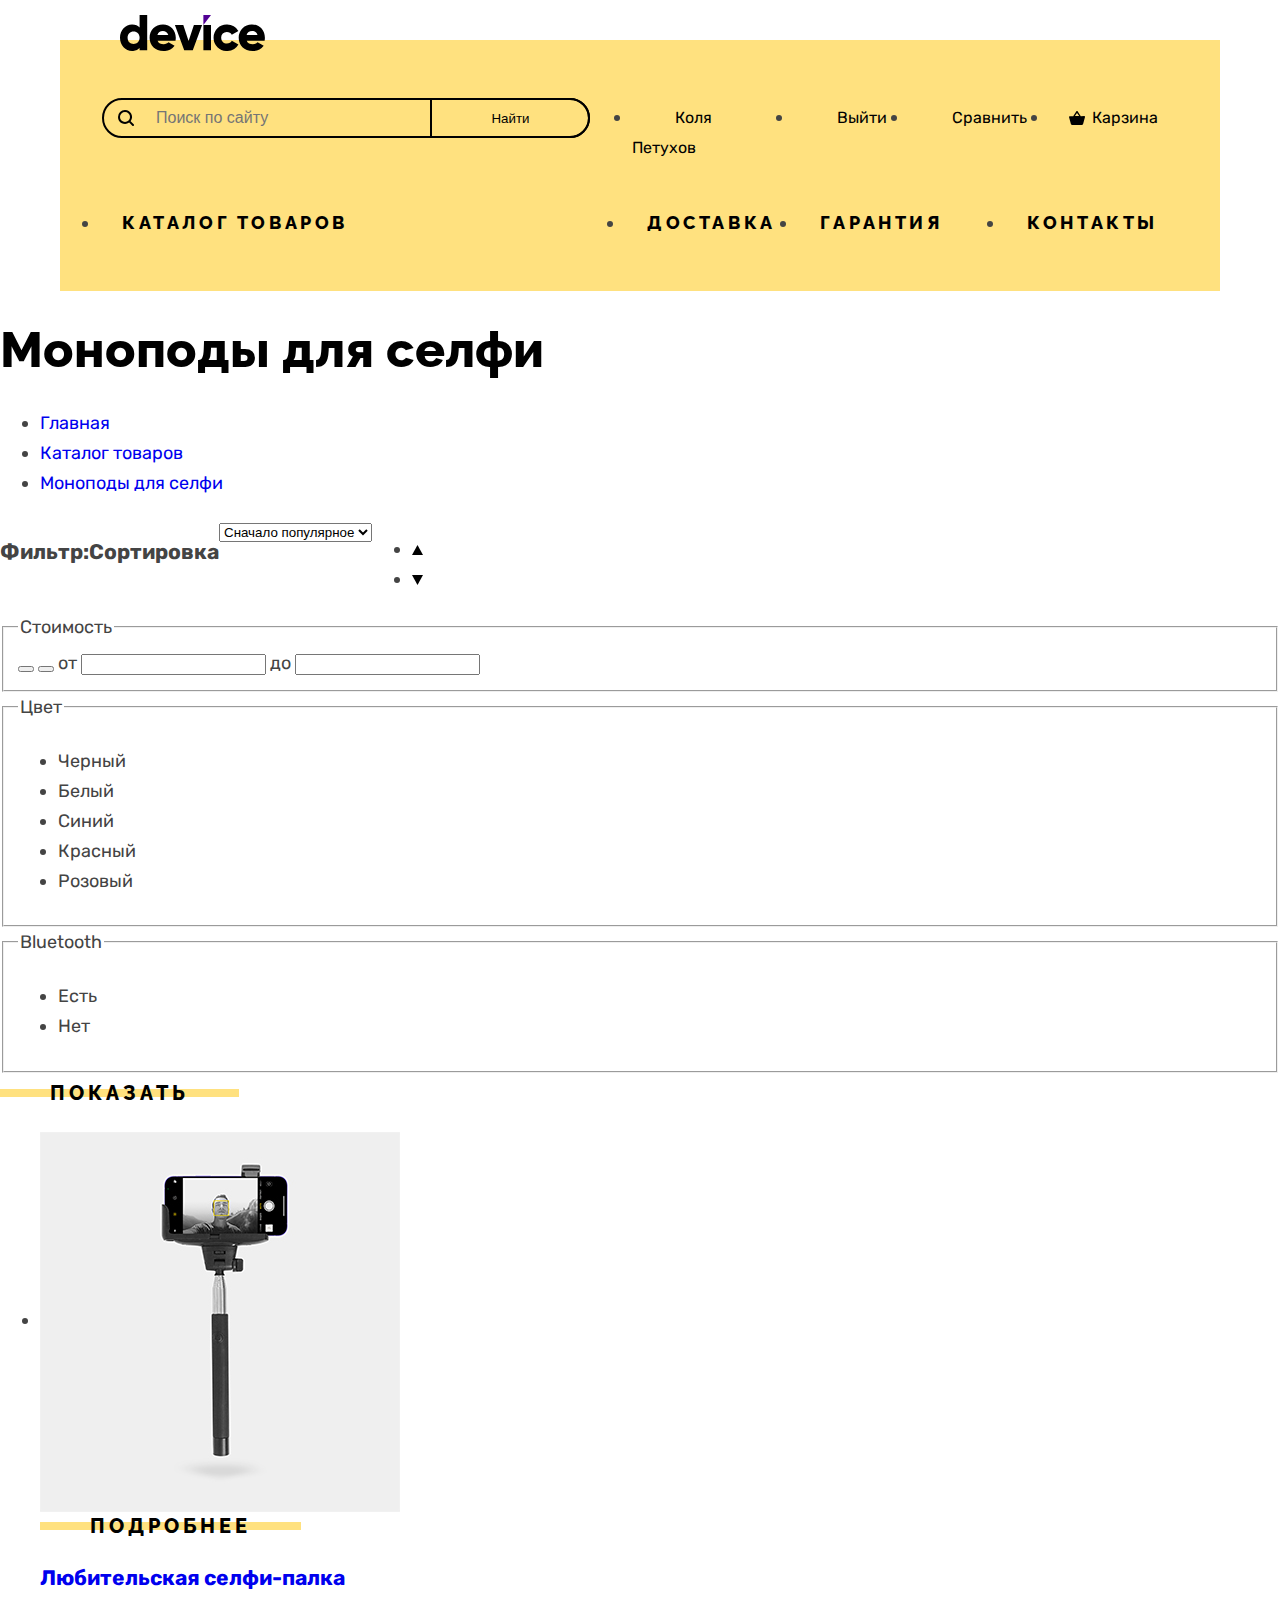
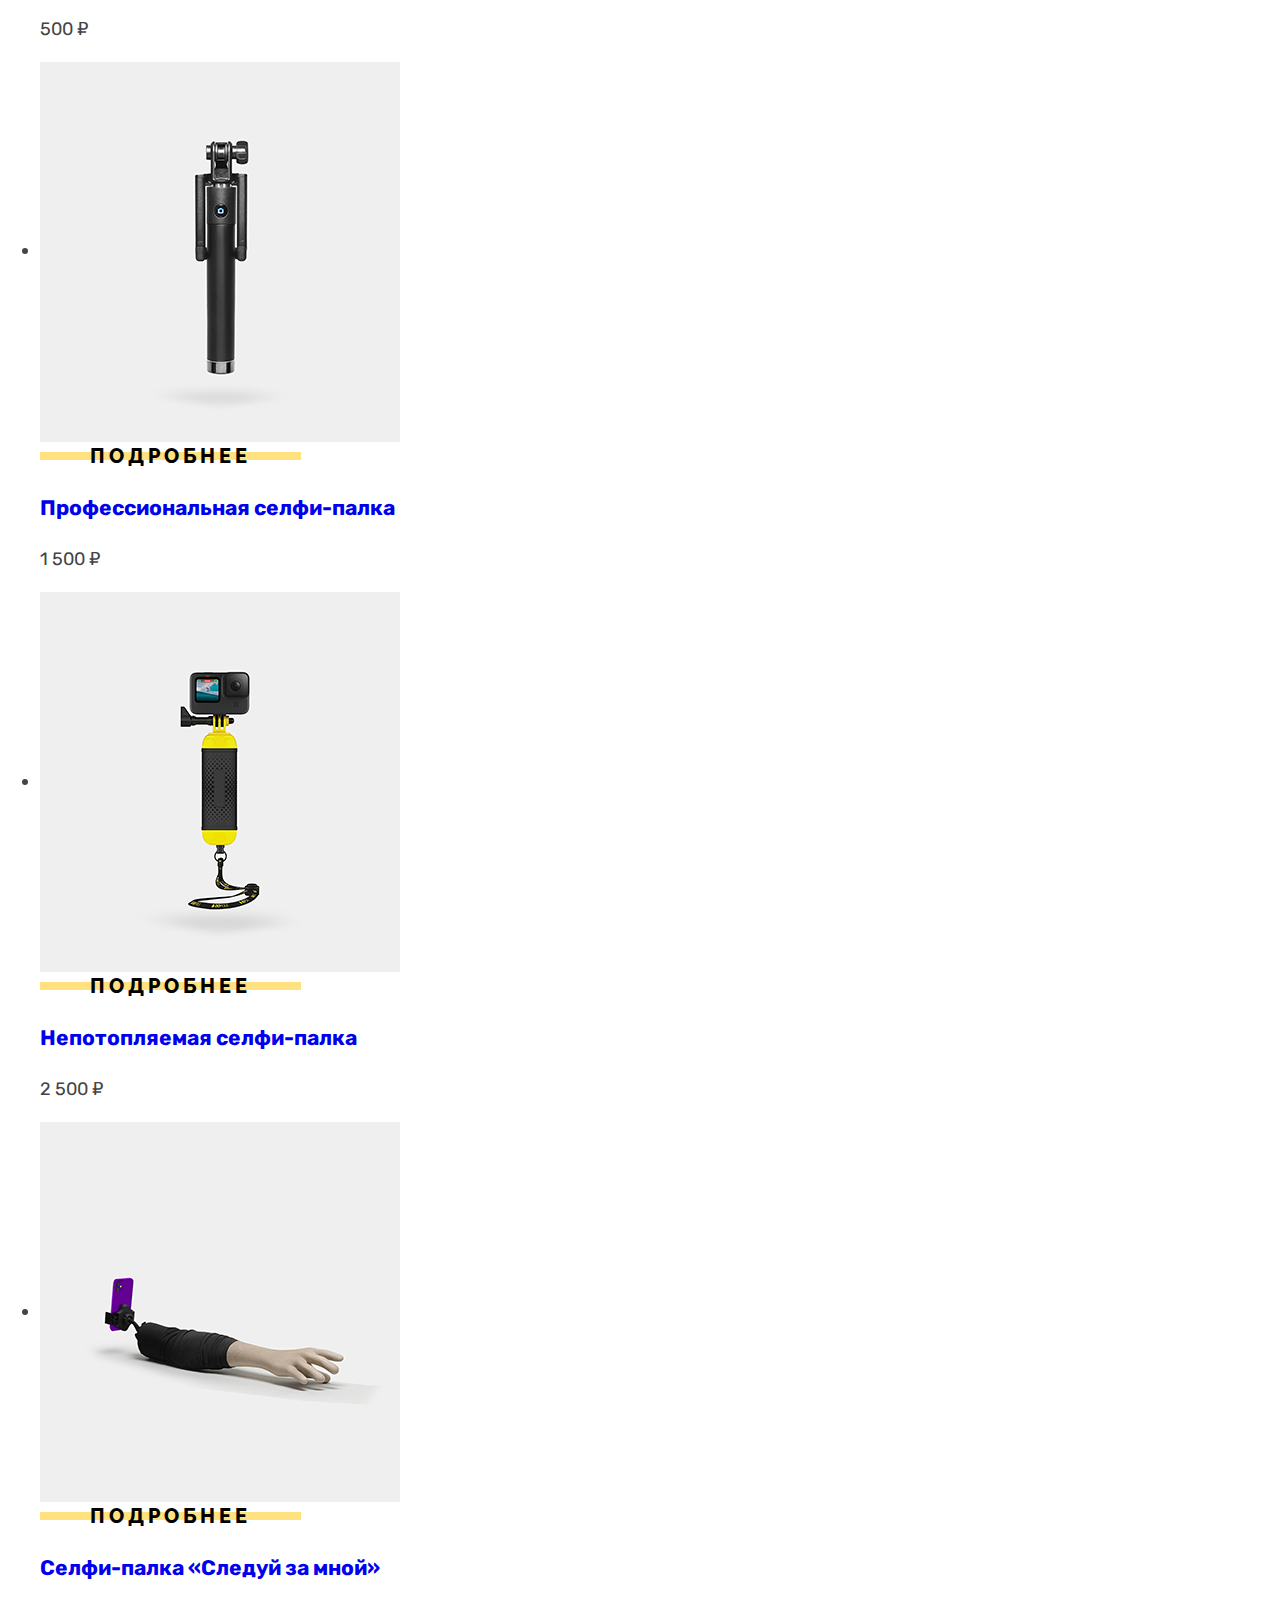
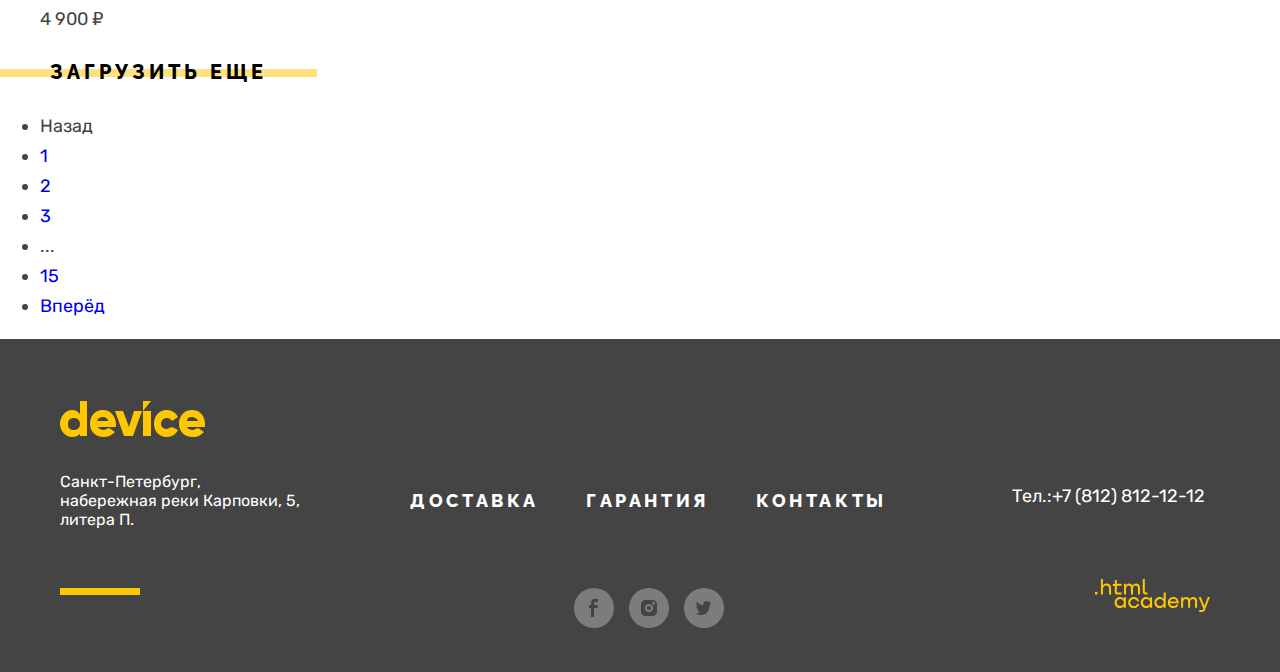
==== catalog.html @ 6f9716b8 "верстка основной страницы" ====
<!DOCTYPE html>
<html lang="ru">
<head>
  <meta charset="UTF-8">
  <meta http-equiv="X-UA-Compatible" content="IE=edge">
  <meta name="viewport" content="width=device-width, initial-scale=1.0">
  <link rel="stylesheet" href="css/style.css">
  <title>HTML Academy: Девайс</title>
</head>
<body>
<!-- HEADER START -->
<header class="container page-header">
  <a class="logo" href="index.html" title="logo-device">
    <span class="visually-hidden">Магазин Device</span>
    <img class="logo-img" src="./img/logo.svg" width="145" height="36" alt="Магазин Device">
  </a>
  <!-- HEADER-ROW START -->
  <div class="header-row">
    <form class="header-search" action="https://echo.htmlacademy.ru/" method="POST">
      <label class="visually-hidden" for="search-btn">Поиск</label>
      <input class="header-search-input" type="search" id="search-btn" name="search" placeholder="Поиск по сайту">

      <button class="header-search-btn" type="submit">
        Найти
      </button>
    </form>

    <ul class="user-menu profile">
      <li class="user-menu-item">
        <a href="#" class="user-menu-link">Коля Петухов</a>
      </li>
      <li class="user-menu-item">
        <a href="#" class="user-menu-link user-menu-link-exit">Выйти</a>
      </li>
      <li class="user-menu-item">
        <a href="#" class="user-menu-link">Сравнить</a>
      </li>
      <li class="user-menu-item">
        <a href="#" class="user-menu-link user-menu-link-basket">Карзина</a>
      </li>
    </ul>
  </div>
  <!-- HEADER-ROW END -->

  <!-- NAVIGATION START -->
  <nav class="navigation">
    <ul class="navigation-list">
      <li class="navigation-item">
        <a class="navigation-link" href="#">Каталог товаров</a>
        <ul class="sub-menu">
          <li class="submenu-item">
            <a href="#" class="submenu-link">Виртуальная реальность</a>
          </li>
          <li class="submenu-item">
            <a href="#" class="submenu-link">Моноподы для cелфи</a>
          </li>
          <li class="submenu-item">
            <a href="#" class="submenu-link">Экшн-камеры</a>
          </li>
          <li class="submenu-item">
            <a href="#" class="submenu-link">Фитнес-браслеты</a>
          </li>
          <li class="submenu-item">
            <a href="#" class="submenu-link">Умные часы</a>
          </li>
          <li class="submenu-item">
            <a href="#" class="submenu-link">Квадрокоптеры</a>
          </li>
        </ul>
      </li>
      <li class="navigation-item">
        <a class="navigation-link" href="#">Доставка</a>
      </li>
      <li class="navigation-item">
        <a class="navigation-link" href="#">Гарантия</a>
      </li>
      <li class="navigation-item">
        <a class="navigation-link" href="#">Контакты</a>
      </li>
    </ul>
  </nav>
  <!-- NAVIGATION END -->
</header>
<!-- HEADER END -->

<!-- MAIN START -->
<main class="inner-main">
  <!-- HEADER-MAIN START -->
  <header class="page-intro">
    <h1 class="title page-title">Моноподы для селфи</h1>

    <ul class="breadcrumbs">
      <li class="breadcrumbs-item">
        <a class="breadcrumbs-link" href="index.html">Главная</a>
      </li>
      <li class="breadcrumbs-item">
        <a class="breadcrumbs-link" href="#">Каталог товаров</a>
      </li>
      <li class="breadcrumbs-item">
        <a class="breadcrumbs-link" href="#">Моноподы для селфи</a>
      </li>
    </ul>
  </header>
  <!-- HEADER-MAIN END -->

  <!-- CATALOG START -->
  <section class="catalog">
    <!-- CATALOG-HEADER START -->
    <div class="catalog-header">
      <h3 class="catalog-title catalog-filter-title">Фильтр:</h3>
      <div class="catalog-sort">
        <h3 class="catalog-title catalog-sort-title">Сортировка</h3>
        <form action="https://echo.htmlacademy.ru/" class="sorting-type">
          <label class="visually-hidden" for="sorting">Сортировка:</label>
          <select class="select-control" name="sorting" id="sorting">
            <option value="popular">Сначало популярное</option>
            <option value="cheap">Сначало дешёвое</option>
            <option value="expensive">Сначало дорогое</option>
          </select>
        </form>

        <ul class="catalog-direction">
          <li class="catalog-direction-item">
            <a href="#" class="catalog-direction-link catalog-direction-link-up ">
              <span class="visually-hidden">Показать по-возрастанию</span>
              <svg class="arrow-up" width="11" height="10" viewBox="0 0 11 10" fill="none"
                   xmlns="http://www.w3.org/2000/svg">
                <path d="M5.5 0L11 10H0" fill="black"/>
              </svg>
            </a>
          </li>
          <li class="catalog-direction-item">
            <a href="#" class="catalog-direction-link catalog-direction-link-down catalog-direction-link-current">
              <span class="visually-hidden">Показать по-убыванию</span>
              <svg class="arrow-down" width="11" height="10" viewBox="0 0 11 10" fill="none"
                   xmlns="http://www.w3.org/2000/svg">
                <path d="M5.5 10L0 0H11" fill="black"/>
              </svg>
            </a>
          </li>
        </ul>
      </div>
    </div>
    <!-- CATALOG-HEADER END -->

    <!-- CATALOG-BODY START -->
    <div class="catalog-body">
      <form class="catalog-filter" action="https://echo.htmlacademy.ru/" method="GET">
        <fieldset class="catalog-filter-group">
          <legend class="catalog-filter-legend">Стоимость</legend>
          <button class="range-toggle toggle-min" type="button">
            <span class="visually-hidden">Изменить минимальную цену</span>
          </button>
          <button class="range-toggle toggle-max" type="button">
            <span class="visually-hidden">Изменить максимальную цену</span>
          </button>
          <label class="catalog-filter-label">
            от <input class="catalog-filter-input" type="number" name="min-price">
          </label>
          <label class="catalog-filter-label">
            до <input class="catalog-filter-input" type="number" name="max-price">
          </label>
        </fieldset>

        <fieldset class="catalog-filter-group">
          <legend class="catalog-filter-title">Цвет</legend>
          <ul class="catalog-filter-list">
            <li class="catalog-filter-item">
              <label class="catalog-filter-label">
                <input class="visually-hidden" type="checkbox" name="black" checked>
                <span class="filter-checkbox"></span>
                <span class="filter-label">Черный</span>
              </label>
            </li>
            <li class="catalog-filter-item">
              <label class="control">
                <input class="visually-hidden" type="checkbox" name="white" checked>
                <span class="filter-checkbox"></span>
                <span class="filter-label">Белый</span>
              </label>
            </li>
            <li class="catalog-filter-item">
              <label class="control">
                <input class="visually-hidden" type="checkbox" name="blue">
                <span class="filter-checkbox"></span>
                <span class="filter-label">Синий</span>
              </label>
            </li>
            <li class="catalog-filter-item">
              <label class="control">
                <input class="visually-hidden" type="checkbox" name="red">
                <span class="filter-checkbox"></span>
                <span class="filter-label">Красный</span>
              </label>
            </li>
            <li class="catalog-filter-item">
              <label class="control">
                <input class="visually-hidden" type="checkbox" name="pink">
                <span class="filter-checkbox"></span>
                <span class="filter-label">Розовый</span>
              </label>
            </li>
          </ul>
        </fieldset>

        <fieldset class="catalog-filter-group">
          <legend class="catalog-filter-title">Bluetooth</legend>
          <ul class="catalog-filter-list">
            <li class="catalog-filter-item">
              <label class="control">
                <input class="visually-hidden color-input" type="radio" name="Bluetooth" value="Yes" checked>
                <span class="filter-radio"></span>
                <span class="filter-label">Есть</span>
              </label>
            </li>
            <li class="catalog-filter-item">
              <label class="control">
                <input class="visually-hidden color-input" type="radio" name="Bluetooth" value="No">
                <span class="filter-radio "></span>
                <span class="filter-label">Нет</span>
              </label>
            </li>
          </ul>
        </fieldset>
        <button class="button" type="submit">Показать</button>
      </form>
      <div class="catalog-result">
        <ul class="catalog-result-list">
          <li class="card">
            <div class="card-header">
              <a class="card-link" href="product.html">
                <img src="./img/catalog/product-1.png" width="360" height="380" alt="Любительская селфи-палка"
                     class="card-previwe">
                <div class="card-overlay">
                  <span class="button">Подробнее</span>
                </div>
              </a>
            </div>
            <div class="card-footer">
              <a href="#" class="card-footer-link">
                <h3 class="card-title">Любительская селфи-палка</h3>
              </a>
              <p class="card-price">500 ₽</p>
            </div>
          </li>

          <li class="card">
            <div class="card-header">
              <a class="card-link" href="product.html">
                <img src="./img/catalog/product-2.png" width="360" height="380" alt="Любительская селфи-палка"
                     class="card-previwe">
                <div class="card-overlay">
                  <span class="button">Подробнее</span>
                </div>
              </a>
            </div>
            <div class="card-footer">
              <a href="#" class="card-footer-link">
                <h3 class="card-title">Профессиональная селфи-палка</h3>
              </a>
              <p class="card-price">1 500 ₽</p>
            </div>
          </li>

          <li class="card">
            <div class="card-header">
              <a class="card-link" href="product.html">
                <img src="./img/catalog/product-3.png" width="360" height="380" alt="Любительская селфи-палка"
                     class="card-previwe">
                <div class="card-overlay">
                  <span class="button">Подробнее</span>
                </div>
              </a>
            </div>
            <div class="card-footer">
              <a href="#" class="card-footer-link">
                <h3 class="card-title">Непотопляемая селфи-палка</h3>
              </a>
              <p class="card-price">2 500 ₽</p>
            </div>
          </li>

          <li class="card">
            <div class="card-header">
              <a class="card-link" href="product.html">
                <img src="./img/catalog/product-4.png" width="360" height="380" alt="Любительская селфи-палка"
                     class="card-previwe">
                <div class="card-overlay">
                  <span class="button">Подробнее</span>
                </div>
              </a>
            </div>
            <div class="card-footer">
              <a href="#" class="card-footer-link">
                <h3 class="card-title">Селфи-палка «Следуй за мной»</h3>
              </a>
              <p class="card-price">4 900 ₽</p>
            </div>
          </li>
        </ul>
        <button class="button show-more" type="button">Загрузить еще</button>
        <!-- PAGINATION START -->
        <ul class="pagination-list">
          <li class="pagination-item">
            <a class="pagination-link pagination-prev pagination-disabled">Назад</a>
          </li>
          <li class="pagination-item">
            <a href="#" class="pagination-link">1</a>
          </li>
          <li class="pagination-item">
            <a href="#" class="pagination-link">2</a>
          </li>
          <li class="pagination-item">
            <a href="#" class="pagination-link">3</a>
          </li>
          <li class="pagination-item">
            <a class="pagination-link">...</a>
          </li>
          <li class="pagination-item">
            <a href="#" class="pagination-link">15</a>
          </li>
          <li class="pagination-item">
            <a href="#" class="pagination-link pagination-next">Вперёд</a>
          </li>
        </ul>
        <!-- PAGINATION END -->
      </div>


    </div>
    <!-- CATALOG-BODY END -->
  </section>
  <!-- CATALOG END -->

</main>
<!-- MAIN END -->

<!-- FOOTER START -->
<footer class="page-footer">
  <div class="page-footer-container container">
    <div class="footer-address">
      <a class="footer-logo" title="footer-logo-device">
        <span class="visually-hidden">Магазин Device</span>
        <img class="footer-logo-img" src="./img/footer-logo.svg" width="145" height="36" alt="Магазин Device">
      </a>
      <p class="footer-address-text">Санкт-Петербург, набережная реки Карповки, 5, литера П.</p>
    </div>

    <div class="footer-information">
      <ul class="footer-menu rs-list">
        <li class="footer-menu-item"><a class="footer-menu-link" href="#">Доставка</a></li>
        <li class="footer-menu-item"><a class="footer-menu-link" href="#">Гарантия</a></li>
        <li class="footer-menu-item"><a class="footer-menu-link" href="#">Контакты</a></li>
      </ul>

      <ul class="social rs-list">
        <li class="social-item">
          <a class="social-link" href="#">
            <svg class="social-icon" width="9" height="18" viewBox="0 0 9 18" fill="none"
                 xmlns="http://www.w3.org/2000/svg">
              <path d="M6.5 3H9V0H5.6C2.8 0 2 1.7 2 4.2V6H0V9H2V18H5V9H8.3L8.9 6H5V4.5C5 3.7 5.3 3 6.5 3Z" fill="none"/>
            </svg>
            <span class="visually-hidden">Facebook</span>
          </a>
        </li>
        <li class="social-item">
          <a class="social-link" href="#">
            <svg class="social-icon" width="16" height="16" viewBox="0 0 16 16" fill="none"
                 xmlns="http://www.w3.org/2000/svg">
              <path
                d="M8 10C9.10457 10 10 9.10457 10 8C10 6.89543 9.10457 6 8 6C6.89543 6 6 6.89543 6 8C6 9.10457 6.89543 10 8 10Z"
                fill="none"/>
              <path
                d="M14.7 1.3C13.8 0.4 12.7 0 11.3 0H4.7C1.9 0 0 1.9 0 4.7V11.3C0 12.7 0.4 13.9 1.4 14.7C2.3 15.6 3.4 16 4.7 16H11.3C12.7 16 13.9 15.6 14.7 14.7C15.5 13.8 16 12.7 16 11.3V4.7C16 3.3 15.6 2.1 14.7 1.3ZM8 12.1C5.8 12.1 3.9 10.3 3.9 8C3.9 5.7 5.8 3.9 8 3.9C10.2 3.9 12.1 5.7 12.1 8C12.1 10.3 10.2 12.1 8 12.1ZM12.6 4.7C11.9 4.7 11.3 4.2 11.3 3.4C11.3 2.6 11.8 2.1 12.6 2.1C13.3 2.1 13.9 2.7 13.9 3.4C13.9 4.1 13.3 4.7 12.6 4.7Z"
                fill="none"/>
            </svg>
            <span class="visually-hidden">Instagram</span>
          </a>
        </li>
        <li class="social-item">
          <a class="social-link" href="#">
            <svg class="social-icon" width="15" height="14" viewBox="0 0 15 14" fill="none"
                 xmlns="http://www.w3.org/2000/svg">
              <path
                d="M9.7 0.0999675C11.2 -0.400033 12.3 0.399967 12.9 1.19997C13.4 0.999967 14 0.799967 14.6 0.599967C14.6 1.39997 14.1 1.99997 13.8 2.19997C14.5 2.39997 15 1.79997 15 1.79997C14.9 2.69997 14.1 3.49997 13.6 3.69997C13.4 9.99997 10.8 14.1 4.7 14C4.2 14 4.8 14 4.3 14C4 14 0.6 13.6 0 12.2C2 12.4 3.4 11.8 4.1 11.1C3.3 10.8 1.7 10.7 1.5 8.29997C1.8 8.49997 2 8.59997 2.6 8.49997C1.5 7.69997 0.3 6.99997 0.4 4.99997C0.7 5.29997 1.3 5.49997 1.6 5.39997C1 5.19997 -0.2 2.29997 0.8 0.799967C2.4 2.49997 4.1 4.19997 7.1 4.29997C7.3 2.19997 8.1 0.799967 9.7 0.0999675Z"
                fill="none"/>
            </svg>
            <span class="visually-hidden">Twitter</span>
          </a>
        </li>
      </ul>
    </div>

    <div class="footer-authors">
      <a class="footer-phone" href="tel:+78128121212">Тел.:+7 (812) 812-12-12</a>
      <a class="footer-copyright" href="https://up.htmlacademy.ru/">
        <svg class="footer-copyright-svg" width="115" height="34" viewBox="0 0 115 34" fill="none"
             xmlns="http://www.w3.org/2000/svg">
          <path d="M0 12.9V15.5H2.5V12.9H0Z" fill="#FFC700"/>
          <path
            d="M11.5999 4.5C9.9999 4.5 8.7999 5.2 7.9999 6.2H7.8999V0H5.8999V15.5H7.8999V10.2C7.8999 8.1 9.1999 6.6 11.1999 6.6C12.9999 6.6 14.0999 8 14.0999 9.8V15.5H16.0999V9.4C16.1999 6.4 14.2999 4.5 11.5999 4.5Z"
            fill="#FFC700"/>
          <path
            d="M26.5999 4.79998H21.7999V1.09998H19.7999V4.89998H17.8999V6.89998H19.7999V12.9C19.7999 14.6 20.7999 15.6 22.4999 15.6H26.5999V13.6H22.8999C22.1999 13.6 21.7999 13.2 21.7999 12.5V6.79998H26.5999V4.79998Z"
            fill="#FFC700"/>
          <path
            d="M41.1 4.59998C39.5 4.59998 38.2 5.39998 37.6 6.69998H37.5C36.9 5.49998 35.7 4.59998 34.1 4.59998C32.7 4.59998 31.6 5.39998 31 6.39998H30.9V4.79998H29V15.4H31V9.99998C31 7.99998 32 6.49998 33.6 6.49998C35.1 6.49998 36 7.49998 36 9.09998V15.4H38V9.79998C38 7.39998 39.4 6.49998 40.6 6.49998C42.1 6.49998 43 7.49998 43 9.09998V15.4H45V8.89998C45.1 6.39998 43.6 4.59998 41.1 4.59998Z"
            fill="#FFC700"/>
          <path
            d="M47.8 12.7C47.8 14.4 48.8 15.4 50.6 15.4H52.6V13.4H50.9001C50.2001 13.4 49.8 13 49.8 12.3V0H47.8V12.7Z"
            fill="#FFC700"/>
          <path
            d="M28.9001 19.7C28.0001 18.6 26.7001 17.9 25.0001 17.9C21.9001 17.9 19.6001 20.2 19.6001 23.5C19.6001 26.8 21.9001 29.1 25.0001 29.1C26.8001 29.1 28.0001 28.3 28.8001 27.2H28.9001V28.8H30.9001V18.2H28.9001V19.7ZM25.3001 27.1C23.1001 27.1 21.7001 25.5 21.7001 23.5C21.7001 21.5 23.1001 19.9 25.3001 19.9C27.5001 19.9 28.9001 21.5 28.9001 23.5C28.9001 25.4 27.5001 27.1 25.3001 27.1Z"
            fill="#FFC700"/>
          <path
            d="M44.2 22C43.7 19.6 41.5999 17.9 38.7999 17.9C35.3999 17.9 33.2 20.4 33.2 23.5C33.2 26.6 35.3999 29.1 38.7999 29.1C41.5999 29.1 43.7 27.3 44.2 24.9H42.0999C41.6999 26.2 40.3999 27.2 38.7999 27.2C36.5999 27.2 35.2 25.6 35.2 23.6C35.2 21.6 36.5999 20 38.7999 20C40.3999 20 41.5999 21 42.0999 22.2H44.2V22Z"
            fill="#FFC700"/>
          <path
            d="M55.1 19.7C54.2 18.6 52.9001 17.9 51.2001 17.9C48.1001 17.9 45.8 20.2 45.8 23.5C45.8 26.8 48.1001 29.1 51.2001 29.1C53.0001 29.1 54.2 28.3 55 27.2H55.1V28.8H57.1V18.2H55.1V19.7ZM51.5 27.1C49.3 27.1 47.9001 25.5 47.9001 23.5C47.9001 21.5 49.3 19.9 51.5 19.9C53.7 19.9 55.1 21.5 55.1 23.5C55.1 25.4 53.6 27.1 51.5 27.1Z"
            fill="#FFC700"/>
          <path
            d="M68.6999 19.8C67.7999 18.7 66.4999 17.9 64.7999 17.9C61.6999 17.9 59.3999 20.2 59.3999 23.5C59.3999 26.8 61.5999 29.1 64.7999 29.1C66.4999 29.1 67.7999 28.3 68.5999 27.3H68.6999V28.8H70.6999V13.4H68.6999V19.8ZM65.0999 27.1C62.8999 27.1 61.4999 25.5 61.4999 23.5C61.4999 21.5 62.8999 19.9 65.0999 19.9C67.2999 19.9 68.6999 21.5 68.6999 23.5C68.5999 25.5 67.1999 27.1 65.0999 27.1Z"
            fill="#FFC700"/>
          <path
            d="M78.3 17.9C75 17.9 72.8 20.4 72.8 23.5C72.8 26.5 74.9 29.1 78.3 29.1C80.8 29.1 82.8 27.8 83.5 25.5H81.4C80.9 26.5 79.8 27.1 78.4 27.1C76.5 27.1 75.1 25.8 75 24.2H83.8C84 20.6 81.8 17.9 78.3 17.9ZM78.3 19.8C80 19.8 81.3 20.8 81.6 22.4H75.1C75.4 20.9 76.6 19.8 78.3 19.8Z"
            fill="#FFC700"/>
          <path
            d="M98.2001 17.9C96.6001 17.9 95.3001 18.7 94.6001 19.9H94.5001C93.9001 18.7 92.7001 17.9 91.1001 17.9C89.7001 17.9 88.6001 18.6 88.0001 19.7V18.2H86.1001V28.8H88.1001V23.4C88.1001 21.4 89.1001 20 90.7001 19.9C92.2001 19.9 93.1001 20.9 93.1001 22.5V28.8H95.1001V23.2C95.1001 20.8 96.5001 19.9 97.7001 19.9C99.2001 19.9 100.1 20.9 100.1 22.5V28.8H102.1V22.3C102.2 19.7 100.7 17.9 98.2001 17.9Z"
            fill="#FFC700"/>
          <path
            d="M109.4 27L105.8 18.1H103.6L108.4 29.7C108.1 30.6 107.7 30.9 106.7 30.9H104.2V32.9H106.7C108.5 32.9 109.5 32.1 110.2 30.3L114.9 18.1H112.8L109.4 27Z"
            fill="#FFC700"/>
        </svg>
      </a>
    </div>
  </div>
</footer>
<!-- FOOTER END -->
</body>
</html>
---- css/style.css ----
/* СЕКЦИЯ ШРИФТЫ */
@font-face {
  font-family: "Raleway";
  font-weight: 800;
  font-style: normal;
  src: url("../fonts/raleway/raleway-800.woff2") format("woff2");
  font-display: swap;
}

@font-face {
  font-family: "Rubik";
  font-weight: 400;
  font-style: normal;
  src: url("../fonts/rubik/rubik-400.woff2") format("woff2");
  font-display: swap;
}

@font-face {
  font-family: "Rubik";
  font-weight: 700;
  font-style: normal;
  src: url("../fonts/rubik/rubik-700.woff2") format("woff2");
  font-display: swap;
}

@font-face {
  font-family: "Rubik";
  font-weight: 800;
  font-style: normal;
  src: url("../fonts/rubik/rubik-800.woff2") format("woff2");
  font-display: swap;
}

/* ГЛОБАЛЬНЫЕ СТИЛИ */
html {
  height: 100%;
  box-sizing: border-box;
}

*,
*::after,
*::before {
  box-sizing: inherit;
}

body {
  padding: 0;
  margin: 0;
  margin-left: auto;
  margin-right: auto;
  font-family: "Rubik", Arial, Helvetica, sans-serif;
  font-weight: 400;
  font-size: 18px;
  line-height: 30px;
  color: #444444;
  display: flex;
  flex-direction: column;
  height: 100%;
  min-height: 100%;
}

a {
  text-decoration: none;
}

img {
  max-width: 100%;
  height: auto;
  vertical-align: middle;
}

/* ПОВТОРЯЮЩИЕСЯ КЛАССЫ */

.container {
  max-width: 1160px;
  width: 100%;
  margin-left: auto;
  margin-right: auto;
}

.visually-hidden {
  position: absolute;
  width: 1px;
  height: 1px;
  margin: -1px;
  padding: 0;
  border: 0;
  white-space: nowrap;
  clip-path: inset(100%);
  clip: rect(0 0 0 0);
  overflow: hidden;
}

.rs-list {
  list-style-type: none;
  padding: 0;
  margin: 0;
}

.rs-indent {
  padding: 0;
  margin: 0;
}

.title {
  font-family: "Raleway";
  font-size: 50px;
  line-height: 50px;
  font-weight: 800;
  color: #000;
}

.categories-item-title {
  font-family: "Raleway";
  font-size: 18px;
  line-height: 24px;
  font-weight: 800;
  color: #000;
}

/* КНОПКИ */


.button {
  position: relative;
  padding: 10px 50px;
  font-family: "Raleway";
  font-size: 18px;
  line-height: 21px;
  font-weight: 800;
  font-size: 20px;
  background-color: transparent;
  border: none;
  cursor: pointer;
  text-decoration: none;
  text-transform: uppercase;
  letter-spacing: 0.2em;
  color: #000000;
}

.button > span {
  color: #000000;
  font-weight: 800;
  font-size: 18px;
  line-height: 21px;
}

.button::before {
  content: '';
  height: 8px;
  position: absolute;
  top: 50%;
  left: 0;
  right: 0;
  z-index: -1;
  transform: translateY(-50%);
  background-color: #FFE17F;
}

.button:focus::before {
  background-color: #AF4FFF;
}

.button:hover,
.button:active {
  background-color: #FFE17F;
}


.button:active > span {
  color: #000000;
  opacity: 0.3;
}


/* HEADER */

.page-header {
  margin-top: 40px;
  background-color: #FFE17F;
}

.logo {
  display: block;
  margin-top: -25px;
  margin-left: 60px;
}

.header-row {
  display: flex;
  align-items: baseline;
  margin-top: 33px;
  margin-right: 40px;
  margin-left: 40px;
}

.header-search {
  position: relative;
  width: 500px;
  margin-right: auto;
  border-radius: 40px;
  display: flex;
  border: 2px solid transparent;
  color: #000000;
}

.header-search-input {
  padding: 0 165px 0 52px;
  background-color: transparent;
  border-radius: 20px;
  border: 2px solid transparent;
  font-size: 16px;
  line-height: 19px;
  width: 100%;
  height: 40px;
  outline: none;
  opacity: 0.3;
}

.header-search:before {
  content: '';
  position: absolute;
  width: 16px;
  height: 16px;
  left: 16px;
  top: 50%;
  transform: translateY(-50%);
  background-image: url('../img/search.svg');
  background-repeat: no-repeat;
  opacity: 1;
  z-index: 1;
}

.header-search-input:hover {
  opacity: 0.6;
}

.header-search-input:focus {
  opacity: 1;
  border: 2px solid #AF4FFF;
}

.header-search-input:active,
.header-search-input:valid {
  opacity: 1;
  border: 2px solid #000000;
}

.header-search-input:valid + .header-search-btn {
  opacity: 1;
}

.header-search-input:hover + .header-search-btn:hover {
  opacity: 1;

}

/*.header-search-input:focus + .header-search-btn {*/
/*  opacity: 1;*/
/*  cursor: pointer;*/
/*  border-color: #000000;*/
/*}*/

.header-search-btn {
  position: absolute;
  top: 0;
  right: 0;
  bottom: 0;
  z-index: 1;
  width: 160px;
  opacity: 0;
  background-color: transparent;
  color: #000000;
  border: 2px solid #000000;
  border-radius: 0 20px 20px 0;
}

.header-search-btn:hover {
  color: #ffffff;
  background-color: #000000;
}

.header-search-btn:focus {
  border-color: #AF4FFF;
}

.header-search-btn:active {
  border-color: #000000;
  color: rgba(255, 255, 255, 0.3);
  opacity: 1;
}

.user-menu {
  display: flex;
}

.user-menu-link {
  padding-top: 10px;
  padding-bottom: 10px;
  padding-right: 20px;
  padding-left: 41px;
  border: 2px solid transparent;
  color: #000000;
  font-size: 16px;
  line-height: 19px;
}

.user-menu-link:hover {
  border-color: transparent;
  opacity: 0.6;
}

.user-menu-link:focus {
  padding-top: 10px;
  padding-bottom: 10px;
  padding-right: 20px;
  padding-left: 41px;
  border: 2px solid;
  border-color: #AF4FFF;
  border-radius: 20px;
  opacity: 1;
}

.user-menu-link:active {
  border-color: transparent;
  opacity: 0.3;
}

.user-menu-item-enter {
  margin-right: 120px;
}

.user-menu-link-enter {
  position: relative;
  border: 2px solid transparent;
}

.user-menu-link-enter:before {
  content: '';
  width: 13px;
  height: 12px;
  position: absolute;
  background-image: url('../img/bust.svg');
  top: 50%;
  left: 21px;
  transform: translateY(-50%);
}

.user-menu-item-compare {
  margin-right: 40px;
}

.user-menu-link-compare {
  position: relative;
}

.user-menu-link-compare:before {
  content: '';
  position: absolute;
  width: 10px;
  height: 12px;
  left: 18px;
  top: 50%;
  transform: translateY(-50%);
  background-image: url("../img/compare.svg");
}

.user-menu-item-numb {
  flex-shrink: 0;
  display: inline-block;
  width: 21px;
  height: 21px;
  text-align: center;
  border-radius: 50%;
  background-color: #ffffff;
  font-size: 14px;
  line-height: 21px;
  z-index: 1;
  position: absolute;
  top: 50%;
  transform: translateY(-50%);
  left: 3px;
}

.user-menu-link-basket {
  position: relative;
}

.user-menu-link-basket:before {
  position: absolute;
  content: '';
  width: 16px;
  height: 14px;
  left: 18px;
  top: 50%;
  transform: translateY(-50%);
  background-image: url('../img/basket.svg');
}

.navigation {
  margin-top: 28px;
  margin-bottom: 53px;
  margin-right: 40px;
  margin-left: 40px;
}

.navigation-item:nth-child(2) {
  margin-left: 255px;
}

.navigation-item:nth-child(3) {
  margin-right: 20px;
}

.navigation-link {
  font-family: "Raleway", sans-serif;
  letter-spacing: 0.2em;
  text-transform: uppercase;
  line-height: 21px;
  color: #000000;
  padding: 15px 20px;
  border: 2px solid transparent;
  border-radius: 25px;
  position: relative;
}

.navigation-link::before {
  content: '';
  position: absolute;
  height: 2px;
  background-color: #000000;
  right: 22px;
  left: 20px;
  bottom: 8px;
  opacity: 0;
}

.navigation-link:hover {
  /*padding: 0;*/
  /*padding-bottom: 8px;*/
  /*margin: 0 20px;*/
  /*border: 2px solid transparent;*/
  /*border-radius: 0;*/
  /*border-bottom: 2px solid #000000;*/
}

.navigation-link:hover::before {
  opacity: 1;
}

.navigation-link:focus {
  padding: 13px 20px;
  border: 2px solid;
  border-color: #AF4FFF;
  border-radius: 25px;
  margin: 0;
}

.navigation-link:focus::before {
  opacity: 0;
}

.navigation-link:active {
  /*padding: 15px 20px;*/
  border: 2px solid transparent;
  border-radius: 25px;
  opacity: 0.3;
}

.navigation-link:active::before {
  opacity: 1;
}

.navigation-list {
  display: flex;
  margin: 0;
  padding: 0;
}

.product-catalog {
  margin-right: auto;
  position: relative;
}

.product-catalog:hover > .sub-menu {
  display: flex;
}

.product-catalog-link:hover::before {
  opacity: 0;
}

.product-catalog::before {
  content: '';
  position: absolute;
  min-width: 50px;
  height: 50px;
  box-sizing: border-box;
  border: 2px solid #000000;
  border-radius: 50%;
  opacity: 0.2;
  background-image: url("../img/plus.svg");
  background-repeat: no-repeat;
  background-position: center;
  right: -50px;
  top: -10px;
}

.product-catalog::after {
  content: '';
  position: absolute;
  min-width: 50px;
  height: 50px;
  box-sizing: border-box;
  border: 2px solid #000000;
  border-radius: 50%;
  opacity: 0.2;
  background-image: url("../img/minus.svg");
  background-repeat: no-repeat;
  background-position: center;
  right: -50px;
  top: -10px;
}

.product-catalog:hover::after {
  opacity: 1;
}

.product-catalog:hover::before {
  opacity: 0;
}

.product-catalog:active::after {
  opacity: 0.3;
}



.navigation-item:nth-last-child(1) {
  margin-left: auto;
}

/*.navigation-item:nth-child(2) {*/
/*  margin-left: auto;*/
/*}*/

.sub-menu {
  display: none;
  position: absolute;
  /*display: flex;*/
  background-color: #FFE17F;
  z-index: 1;
  width: 1160px;
  left: -40px;
  top: 42px;
  padding-top: 30px;
  padding-bottom: 30px;
  padding-left: 45px;
  padding-right: 60px;
  line-height: 40px;
}

.sub-menu-column {
  margin-right: 30px;
}

.submenu-link {
  color: #000000;
  padding: 5px 15px;
  border: 2px solid transparent;
  border-radius: 25px;
}

.submenu-link:hover {
  opacity: 0.6;
}

.submenu-link:focus {
  border-color: #AF4FFF;
  opacity: 1;
}

.submenu-link:active {
  border-color: transparent;
  opacity: 0.3;
}

/* MAIN */
.index-main {
  flex-grow: 1;
}

/* CAROUSEL */

.carousel {
  position: relative;
}

.carousel::before {
  content: "";
  width: 1160px;
  height: 114px;
  background-color: #FFE17F;
  top: 0;
  right: 0;
  position: absolute;
  z-index: -1;
}

.carousel-images-item {
  /* display: flex;
  justify-content: space-between; */
  display: grid;
  grid-template-columns: repeat(2, 1fr);
  column-gap: 40px;
}

.slider-image {
  margin-top: -40px;
}

.carousel-title {
  margin-top: 83px;
  margin-bottom: 19px;
}

.description-feature-text {

}

.carousel-column {
  /* width: calc(100% / 2 - 20px);*/
  outline: 1px solid #000;
  position: relative;
}

.carousel-column-btn {
  margin-top: 30px;
  margin-bottom: 70px;
}

.description-feature {
  display: flex;

}

.description-feature-item {
  margin-right: 20px;
}

.description-feature-meaning {
  font-size: 36px;
  line-height: 30px;
  color: #000000;
}

.slider-numb {
  position: absolute;
  font-size: 180px;
  line-height: 30px;
  font-weight: 800;
  color: #ffffff;
  top: 53px;
  right: 49px;
  z-index: -1;
}

/* CATEGORIES */

.categories {
  margin-top: 70px;
}

.categories-list {
  display: flex;
  justify-content: space-between;
  padding-bottom: 169px;
}

.categories-item {
  width: calc(100% / 6 - 20px);
}

.categories-item-title {
  margin-top: 33px;
}

.categories-item-box {
  display: flex;
  justify-content: center;
  align-items: center;
  width: 100%;
  height: 160px;
  background-color: #FFE17F;
}

.categories-item-box-bottom {
  align-items: flex-end;
}

.categories-item-link > .categories-item-box {
  border: 5px solid transparent;
}

.categories-item-link > .categories-item-box:hover {
  border: 5px solid transparent;
  background-color: #FFC700;
}

.categories-item-link:focus .categories-item-box{
  background-color: #FFE17F;
  border: 5px solid #AF4FFF;
}

.categories-item-link:focus .categories-item-title {
  color: #AF4FFF;
}

.categories-item-link:active > .categories-item-box {
  background-color: #red;
  border: 5px solid transparent;
  opacity: 0.3;
}

.categories-item-link:active .categories-item-title {
  opacity: 0.3;
  color: #000000;
}

/* SERVISES */

.services {
  background: #f0f0f0;
  padding-bottom: 110px;
}

.services-flex {
  display: flex;
}

.tabs-controls {
  width: 280px;
  flex-shrink: 0;
  margin-top: -20px;
  position: relative;
}

.tabs-controls::before {
  content: '';
  position: absolute;
  width: 7px;
  height: 319px;
  background-color: #000000;
  right: 0;
  top: -80px;
}

.tabs-controls-btn {
  width: 160px;
  z-index: 0;
  margin-bottom: 20px;
  padding: 10px 20px;
}

.tabs-controls-btn::before {
  content: '';
  height: 8px;
  width: 160px;
  position: absolute;
  top: 50%;
  left: 0;
  right: 0;
  z-index: -1;
  transform: translateY(-50%);
  background-color: #FFE17F;
}

.tabs-content {
  width: 100%;
  margin-top: -28px;
}

.tabs-content-item {
  padding-left: 116px;
}

.tabs-content-title {
  margin: 0;
}

.tabs-content-item:nth-child(1) {
  background: url("../img/tabs/delivery-2.svg") no-repeat top right 70px;
}

.tabs-content-item:nth-child(2) {
  background: url("../img/tabs/warranty-1.svg") no-repeat top right 70px;
}

.tabs-content-item:nth-child(3) {
  background: url("../img/tabs/credit-1.svg") no-repeat top right 70px;
}

.tabs-content-title {
  width: 560px;
}

.tabs-content-text {
  width: 497px;
}

/* DELIVERY */

.delivery {
  background-color: #F0F0F0;
  margin-top: 90px;
  margin-bottom: 97px;
}

.delivery-link {
  display: flex;
  justify-content: space-between;
  align-items: center;
  color: #000000;
  /*border: 5px solid transparent;*/
}

.delivery-image-block {
  display: flex;
  justify-content: center;
  align-items: center;
  width: 125px;
  height: 100px;
  background-color: #FFE17F;
  border: none;
  cursor: pointer;
}

.delivery-info {
  display: flex;
  align-items: center;
  justify-content: center;
  width: 40px;
  height: 40px;
  margin-right: 33px;
  border-radius: 50%;
  background-color: #DCDCDC80;
}

.delivery-link:hover {
  background-color: #EBEBEB;
}

.delivery-link:hover .delivery-image-block {
  background-color: #FFC700;
}

.delivery-link:hover .delivery-info {
  background-color: #DCDCDC;
}

.delivery-link:hover .delivery-info-svg g {
  opacity: 1;
}

.delivery-link:focus {
  box-shadow: 0 0 0 5px #AF4FFF;
}

.delivery-link:active {
  box-shadow: none;
  opacity: 0.3;
}

  /* COMPANY */

.company {
  display: flex;
  justify-content: space-between;
  padding-bottom: 87px;
}

/* ABOUT */

.about {
  max-width: 560px;
  position: relative;
}

.about::before {
  content: '';
  position: absolute;
  top: 0;
  left: 0;
  width: 80px;
  height: 7px;
  background-color: #000000;
}

.about-text {
  margin-bottom: 40px;
}

.about-list {
  margin-top: 80px;
  list-style-type: disc;
  padding-left: 20px;
}

.about-item {
  font-weight: 700;
  font-size: 18px;
  line-height: 20px;
  color: #FFE17F;
  padding-bottom: 31px;
}

.about-item:last-child {
  margin-bottom: 26px;
}

.about-item-text {
  color: #000000;
}

.about-button {
  margin-top: 20px;
}

/* CONTACTS */

.contacts {
  max-width: 560px;
  position: relative;
}

.contacts::before {
  content: '';
  position: absolute;
  top: 0;
  left: 0;
  width: 80px;
  height: 7px;
  background-color: #000000;
}

.contacts-text {
  margin-bottom: 40px;
}

.contacts-lead {
  font-weight: 700;
  font-size: 24px;
  line-height: 30px;
}

.contacts-time {
  margin-bottom: 67px;
}

.contacts-phone {
  text-decoration: underline;
  color: #444444;
}

/* SUBSCRIPTION */

.subscription {
  background-color: #F0F0F0;
  padding-bottom: 134px;
}

.subscription-top {
  display: flex;
  justify-content: space-between;
}

.subscription-title,
.subscription-text {
  width: 560px;
}

.subscription-title {
  margin-top: 75px;
}

.subscription-text {
  margin-top: 86px;
}


.subscription-bottom {
  display: flex;
  justify-content: space-between;
  align-items: baseline;
  margin-top: 50px;
}

.subscription-form-label {
  display: flex;
}

.subscription-search {
  padding: 0;
  width: 600px;
  border: none;
  color: #444444;
  background-color: transparent;
  opacity: 0.5;
  border-bottom: 3px solid rgba(0, 0, 0, 0.1);
  outline: none;
}

.subscription-search:active {
  color: #444444;
  opacity: 1;
  background-color: transparent;
  border-bottom: 3px solid #000000;
}

.subscription-search:focus {
  background-color: #DCDCDC;
  border: none;
  opacity: 0.5;
}

.subscription-search:focus-visible {
  border: none;
}

.subscription-search:hover {
  opacity: 0.7;
  border-bottom: 3px solid rgba(0, 0, 0, 0.2);
}

.subscription-search:invalid {
  border-bottom: 2px solid #FF3D3D;
}

.subscription-btn {
  padding: 10px 50px;
  font-family: "Raleway";
  font-size: 18px;
  line-height: 21px;
  font-weight: 800;
  font-size: 20px;
  background-color: transparent;
  border: none;
  cursor: pointer;
  text-decoration: none;
  text-transform: uppercase;
  letter-spacing: 0.2em;
  color: #000000;
  border: 3px solid rgba(0, 0, 0, 0.1);
}

.subscription-btn:focus {
  border: 3px solid #AF4FFF;
}

.subscription-btn:hover {
  border: none;
  background-color: #000000;
  color: #ffffff;
  border: 3px solid rgba(0, 0, 0, 1);
}

.subscription-btn:active {
  background-color: #000000;
  color: rgba(255, 255, 255, 0.3);
  border: 3px solid #000000;
}


.subscription-info {
  position: relative;
  padding-left: 25px;
  margin: 0;
}

.subscription-info::before {
  position: absolute;
  content: '';
  width: 14px;
  height: 14px;
  background-image: url(../img/check.png);
  background-repeat: no-repeat;
  left: 0;
  top: 7px;
}

/* FOOTER */

.page-footer {
  background-color: #444444;
  color: #ffffff;
}

.page-footer a {
  color: #ffffff;
}

.page-footer-container {
  display: flex;
  justify-content: space-between;
}

.footer-address {
  position: relative;
  width: 240px;
  font-size: 16px;
  line-height: 19px;
  margin-bottom: 77px;
  margin-top: 62px;
}

.footer-address::before {
  content: '';
  position: absolute;
  bottom: 0;
  left: 0;
  width: 80px;
  height: 7px;
  background-color: #FFC700;
}

.footer-address-text {
  margin-top: 35px;
  margin-bottom: 66px;
}

.footer-information {
  margin-top: 137px;
}

.footer-menu {
  display: flex;
}

.footer-menu-item {
  margin-right: 7px;
}

.footer-menu-item:last-child {
  margin-right: 0;
}

.footer-menu-link {
  position: relative;
  display: block;
  font-family: "Raleway";
  letter-spacing: 0.2em;
  text-transform: uppercase;
  font-weight: 800;
  font-size: 18px;
  line-height: 21px;
  padding: 14px 20px;
  border-radius: 25px;
}

.footer-menu-link:hover {
  color: #FFC700;
}

.footer-menu-link:focus {
  background-color: transparent;
  box-shadow: 0 0 0 2px #AF4FFF;
}

.footer-menu-link:hover::before {
  position: absolute;
  content: '';
  height: 2px;
  bottom: 8px;
  right: 20px;
  left: 20px;
  background-color: #FFC700;
  box-shadow: none;
}

.footer-menu-link:active {
  box-shadow: none;
  opacity: 0.3;
}


.social {
  display: flex;
  justify-content: center;
  margin-top: 63px;
}

.social-item {
  width: 40px;
  height: 40px;
  margin-right: 15px;
}

.social-item:last-child {
  margin-right: 0;
}

.social-link {
  background-color: rgba(255, 255, 255, 0.3);
  border-radius: 50%;
  width: 100%;
  height: 100%;
  display: flex;
  justify-content: center;
  align-items: center;
}

.social-icon path {
  fill: #444444;
}

.social-link:hover {
  background-color: #FFC700;
}

.social-link:hover .social-icon path {
  fill: #444444;
}

.social-link:focus {
  background-color: transparent;
  box-shadow: 0 0 0 5px #AF4FFF;
  /* border: 5px solid #AF4FFF; */
}

.social-link:focus .social-icon path {
  fill: #fff;
}

.social-link:active {
  background-color: #FFC700;
  box-shadow: none;
}

.social-link:active .social-icon path {
  fill: #444444;
  opacity: 0.3;
}

.footer-authors {
  display: flex;
  flex-direction: column;
  align-items: flex-end;
  margin-top: 137px;
}

.footer-phone {
  padding: 5px 15px;
  border-radius: 25px;
}

.footer-phone:focus {
  background-color: transparent;
  box-shadow: 0 0 0 2px #AF4FFF;
}

.footer-phone:hover {
  color: #FFC700;
  box-shadow: none;
}

.footer-phone:active {
  color: #FFC700;
  opacity: 0.3;
}


.footer-copyright {
  margin-top: 53px;
  padding: 10px;
  border-radius: 10px;
}

.footer-copyright-svg path {
  fill: #FFC700;
}

.footer-copyright:focus {
  background-color: transparent;
  box-shadow: 0 0 0 2px #AF4FFF;
}

.footer-copyright:hover {
  box-shadow: none;
}

.footer-copyright-svg:hover path {
  fill: #ffffff;
}

.footer-copyright:active {
  box-shadow: none;
}

.footer-copyright-svg:active path {
  fill: #ffffff;
  opacity: 0.3;
}

/* CATALOG */

.catalog {
  display: flex;
  flex-direction: column;
}

.catalog-header {
  display: flex;
}

.catalog-sort {
  display: flex;
}
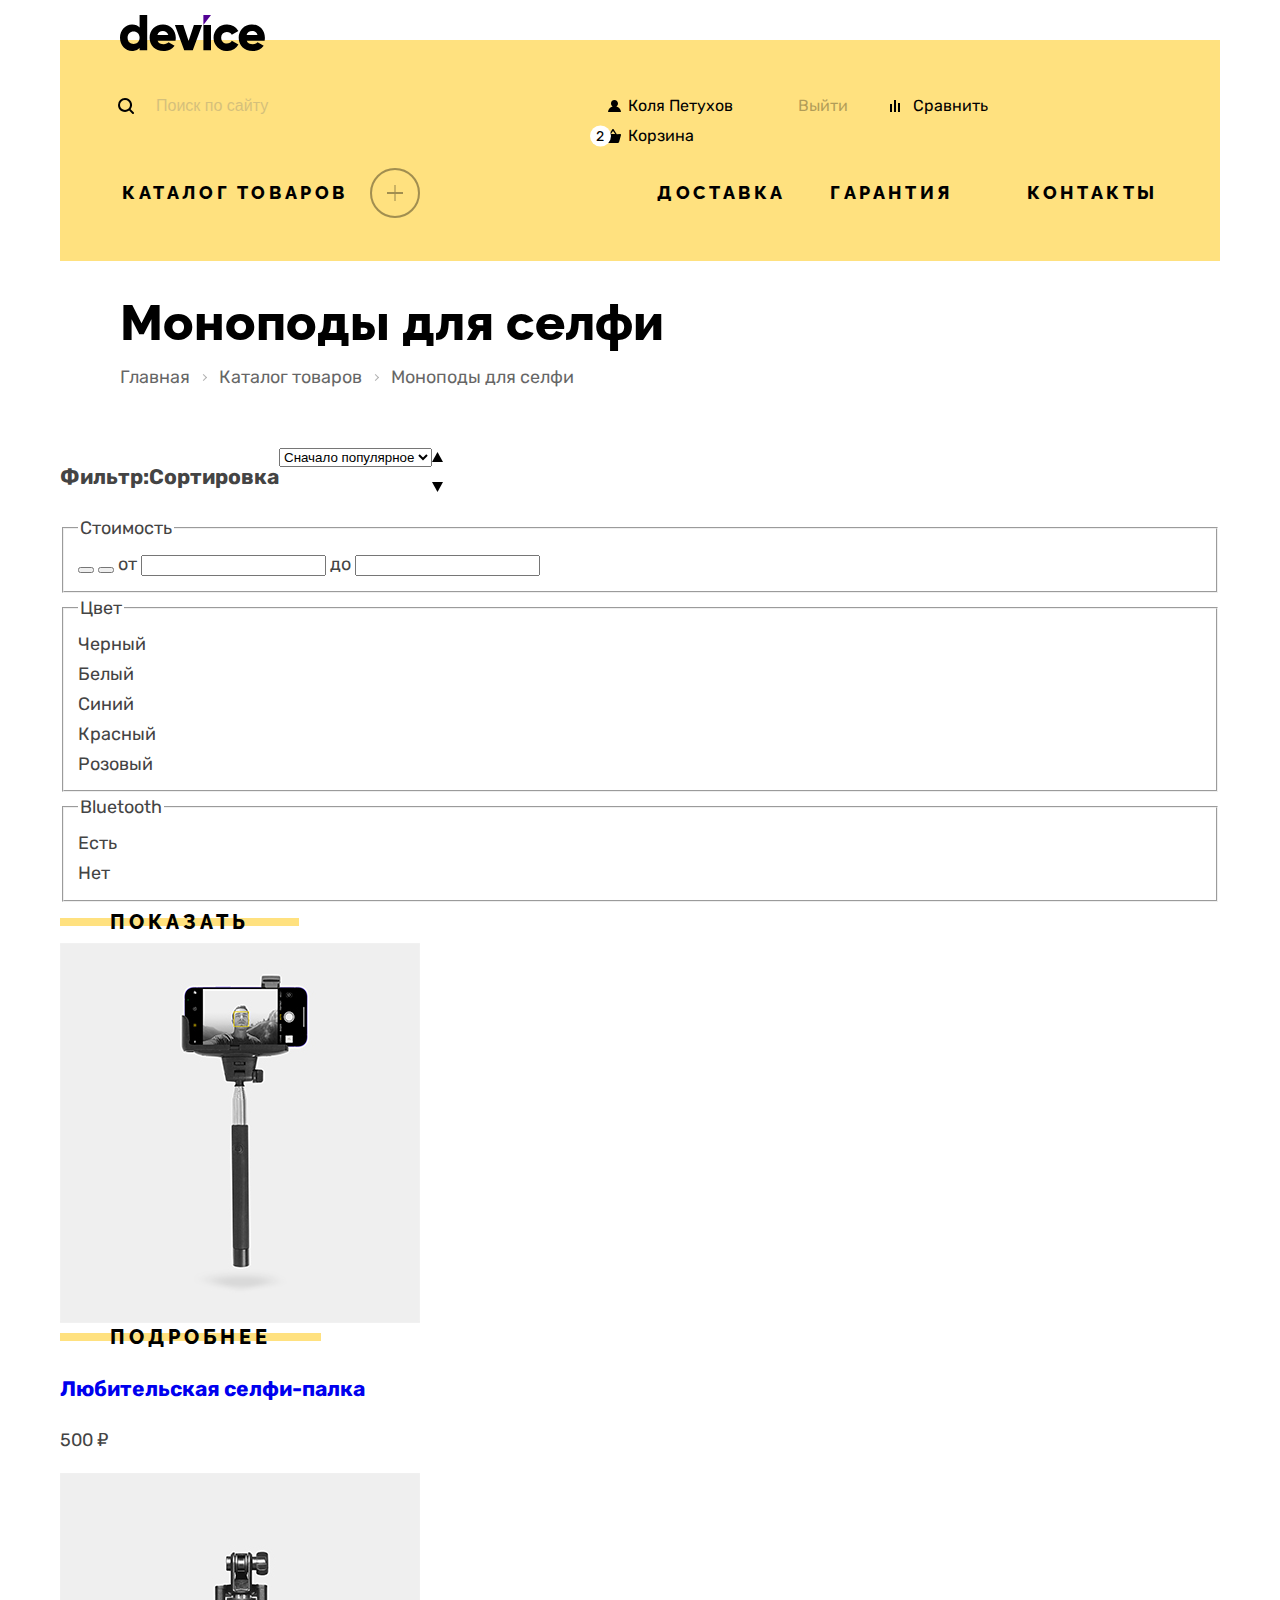
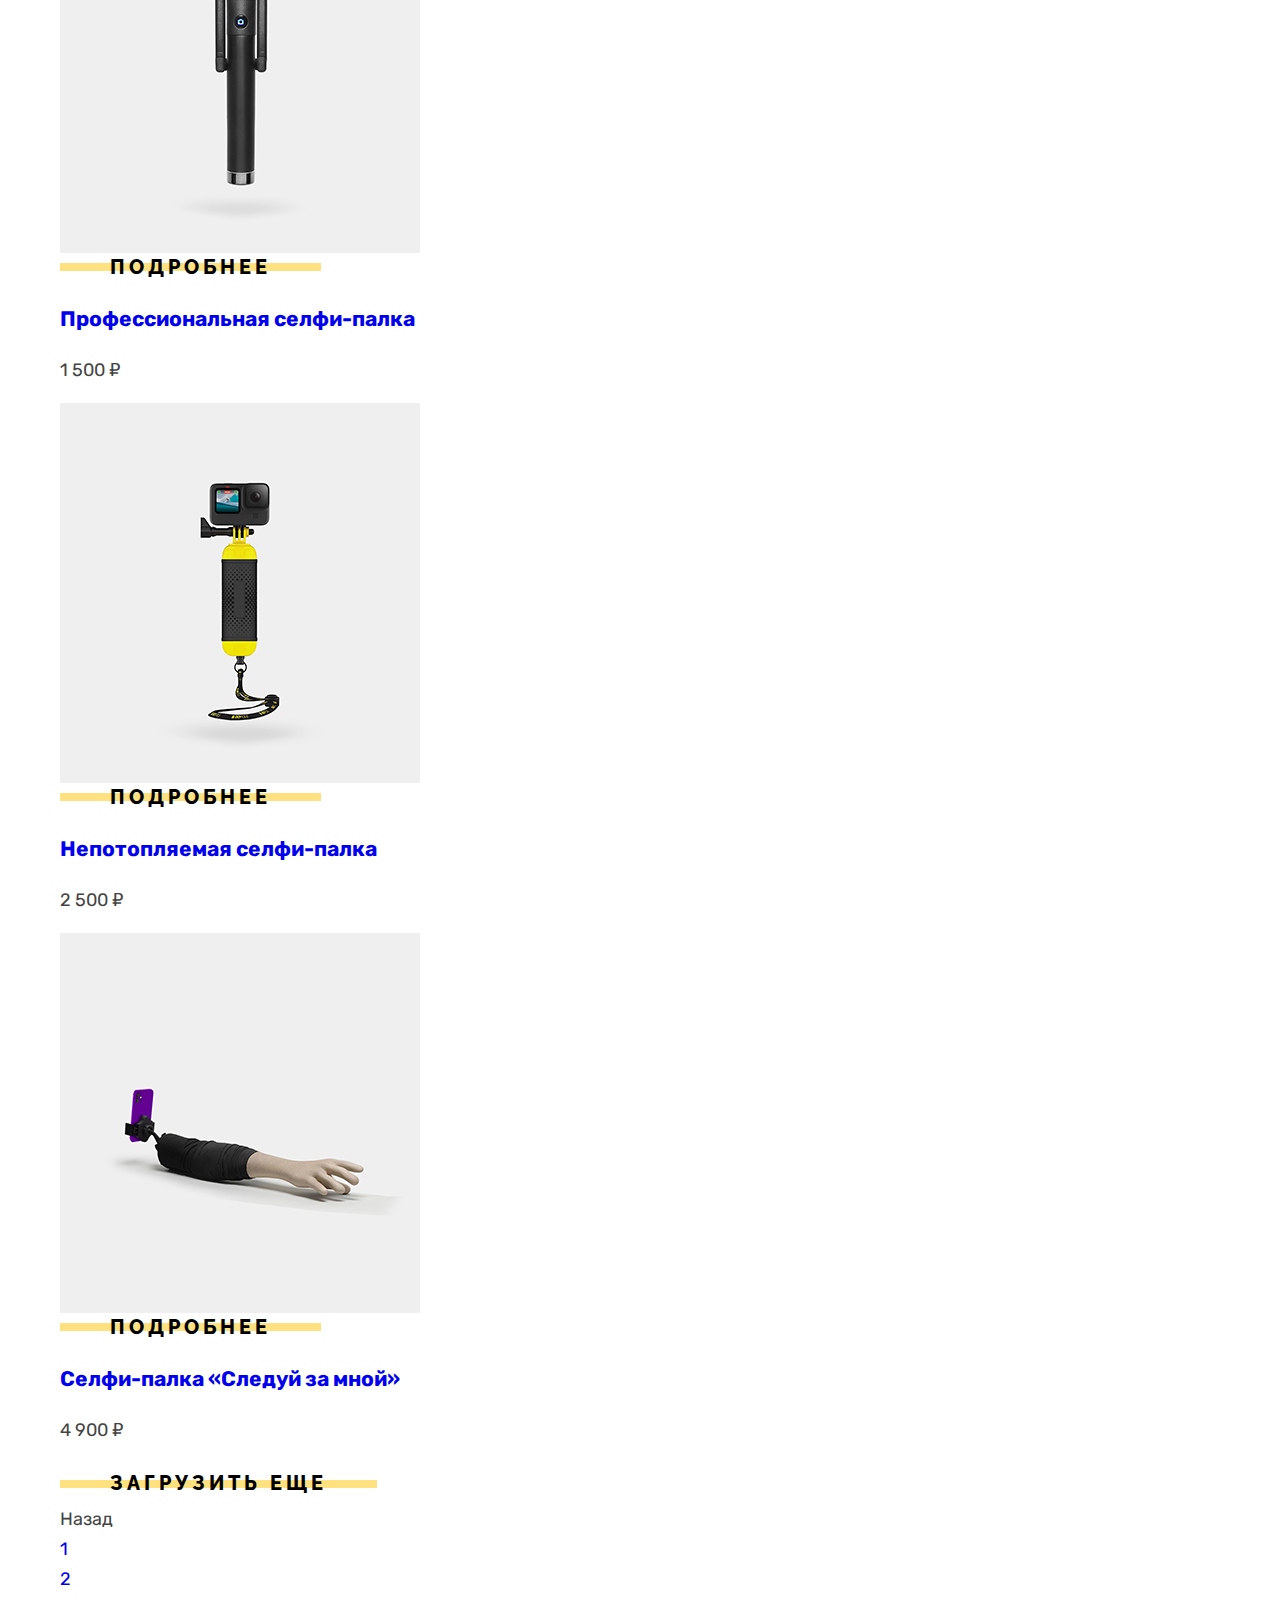
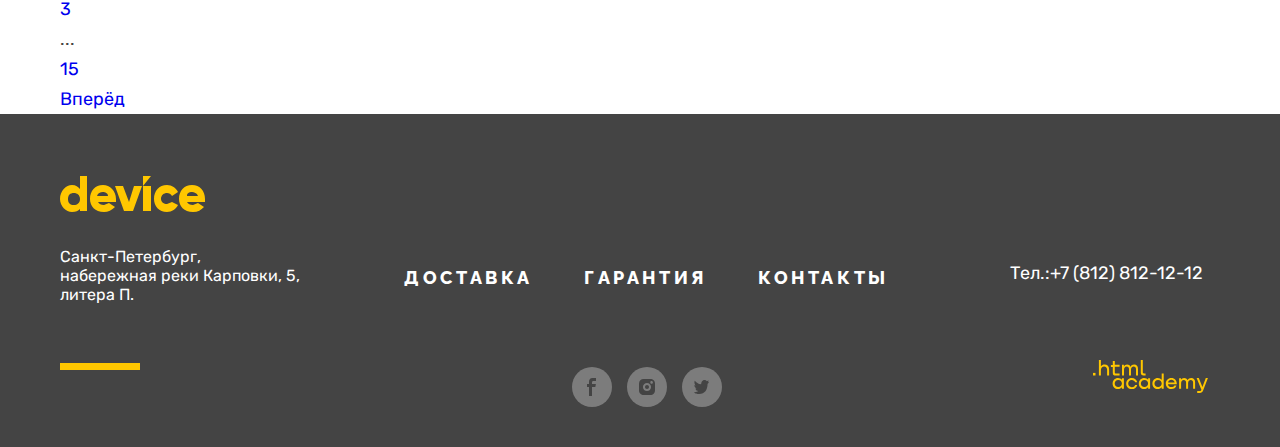
==== commit 8db8542f: "проверка" ====
--- a/catalog.html
+++ b/catalog.html
@@ -10,7 +10,8 @@
 <body>
 <!-- HEADER START -->
 <header class="container page-header">
-  <a class="logo" href="index.html" title="logo-device">
+
+  <a class="logo" title="logo-device">
     <span class="visually-hidden">Магазин Device</span>
     <img class="logo-img" src="./img/logo.svg" width="145" height="36" alt="Магазин Device">
   </a>
@@ -18,54 +19,71 @@
   <div class="header-row">
     <form class="header-search" action="https://echo.htmlacademy.ru/" method="POST">
       <label class="visually-hidden" for="search-btn">Поиск</label>
-      <input class="header-search-input" type="search" id="search-btn" name="search" placeholder="Поиск по сайту">
+      <input class="header-search-input" type="search" id="search-btn" name="search" placeholder="Поиск по сайту"
+             required autocomplete="off">
 
       <button class="header-search-btn" type="submit">
         Найти
       </button>
     </form>
 
-    <ul class="user-menu profile">
+    <ul class="user-menu rs-list">
       <li class="user-menu-item">
-        <a href="#" class="user-menu-link">Коля Петухов</a>
+        <a href="#" class="user-menu-link user-menu-link-enter">Коля Петухов</a>
       </li>
       <li class="user-menu-item">
         <a href="#" class="user-menu-link user-menu-link-exit">Выйти</a>
       </li>
-      <li class="user-menu-item">
-        <a href="#" class="user-menu-link">Сравнить</a>
-      </li>
-      <li class="user-menu-item">
-        <a href="#" class="user-menu-link user-menu-link-basket">Карзина</a>
+
+      <li class="user-menu-item user-menu-item-compare">
+        <a class="user-menu-link user-menu-link-compare" href="#">Сравнить</a>
+      </li>
+
+      <li class="user-menu-item user-menu-item-basket">
+        <a class="user-menu-link user-menu-link-basket" href="#">
+          <span class="user-menu-item-numb">2</span>
+          Корзина
+        </a>
       </li>
     </ul>
   </div>
   <!-- HEADER-ROW END -->
 
   <!-- NAVIGATION START -->
+
   <nav class="navigation">
-    <ul class="navigation-list">
-      <li class="navigation-item">
-        <a class="navigation-link" href="#">Каталог товаров</a>
-        <ul class="sub-menu">
-          <li class="submenu-item">
-            <a href="#" class="submenu-link">Виртуальная реальность</a>
-          </li>
-          <li class="submenu-item">
-            <a href="#" class="submenu-link">Моноподы для cелфи</a>
-          </li>
-          <li class="submenu-item">
-            <a href="#" class="submenu-link">Экшн-камеры</a>
-          </li>
-          <li class="submenu-item">
-            <a href="#" class="submenu-link">Фитнес-браслеты</a>
-          </li>
-          <li class="submenu-item">
-            <a href="#" class="submenu-link">Умные часы</a>
-          </li>
-          <li class="submenu-item">
-            <a href="#" class="submenu-link">Квадрокоптеры</a>
-          </li>
+    <ul class="navigation-list rs-list">
+      <li class="navigation-item product-catalog">
+        <a class="navigation-link product-catalog-link" href="#">Каталог товаров</a>
+
+        <ul class="sub-menu rs-list">
+          <ul class="sub-menu-column rs-list">
+            <li class="submenu-item">
+              <a href="#" class="submenu-link">Виртуальная реальность</a>
+            </li>
+            <li class="submenu-item">
+              <a href="#" class="submenu-link">Моноподы для cелфи</a>
+            </li>
+            <li class="submenu-item">
+              <a href="#" class="submenu-link">Экшн-камеры</a>
+            </li>
+          </ul>
+
+          <ul class="sub-menu-column rs-list">
+            <li class="submenu-item">
+              <a href="#" class="submenu-link">Фитнес-браслеты</a>
+            </li>
+            <li class="submenu-item">
+              <a href="#" class="submenu-link">Умные часы</a>
+            </li>
+          </ul>
+
+          <ul class="sub-menu-column rs-list">
+            <li class="submenu-item">
+              <a href="#" class="submenu-link">Квадрокоптеры</a>
+            </li>
+          </ul>
+
         </ul>
       </li>
       <li class="navigation-item">
@@ -84,12 +102,12 @@
 <!-- HEADER END -->
 
 <!-- MAIN START -->
-<main class="inner-main">
+<main class="inner-main container">
   <!-- HEADER-MAIN START -->
   <header class="page-intro">
     <h1 class="title page-title">Моноподы для селфи</h1>
 
-    <ul class="breadcrumbs">
+    <ul class="breadcrumbs rs-list">
       <li class="breadcrumbs-item">
         <a class="breadcrumbs-link" href="index.html">Главная</a>
       </li>
@@ -119,7 +137,7 @@
           </select>
         </form>
 
-        <ul class="catalog-direction">
+        <ul class="catalog-direction rs-list">
           <li class="catalog-direction-item">
             <a href="#" class="catalog-direction-link catalog-direction-link-up ">
               <span class="visually-hidden">Показать по-возрастанию</span>
@@ -164,7 +182,7 @@
 
         <fieldset class="catalog-filter-group">
           <legend class="catalog-filter-title">Цвет</legend>
-          <ul class="catalog-filter-list">
+          <ul class="catalog-filter-list rs-list">
             <li class="catalog-filter-item">
               <label class="catalog-filter-label">
                 <input class="visually-hidden" type="checkbox" name="black" checked>
@@ -205,7 +223,7 @@
 
         <fieldset class="catalog-filter-group">
           <legend class="catalog-filter-title">Bluetooth</legend>
-          <ul class="catalog-filter-list">
+          <ul class="catalog-filter-list rs-list">
             <li class="catalog-filter-item">
               <label class="control">
                 <input class="visually-hidden color-input" type="radio" name="Bluetooth" value="Yes" checked>
@@ -225,7 +243,7 @@
         <button class="button" type="submit">Показать</button>
       </form>
       <div class="catalog-result">
-        <ul class="catalog-result-list">
+        <ul class="catalog-result-list rs-list">
           <li class="card">
             <div class="card-header">
               <a class="card-link" href="product.html">
@@ -300,7 +318,7 @@
         </ul>
         <button class="button show-more" type="button">Загрузить еще</button>
         <!-- PAGINATION START -->
-        <ul class="pagination-list">
+        <ul class="pagination-list rs-list">
           <li class="pagination-item">
             <a class="pagination-link pagination-prev pagination-disabled">Назад</a>
           </li>
@@ -438,3 +456,4 @@
 <!-- FOOTER END -->
 </body>
 </html>
+
--- a/css/style.css
+++ b/css/style.css
@@ -161,6 +161,10 @@
   background-color: #AF4FFF;
 }
 
+.button:hover::before {
+  background-color: #FFE17F;
+}
+
 .button:hover,
 .button:active {
   background-color: #FFE17F;
@@ -196,7 +200,7 @@
 
 .header-search {
   position: relative;
-  width: 500px;
+  width: 485px;
   margin-right: auto;
   border-radius: 40px;
   display: flex;
@@ -252,14 +256,7 @@
 
 .header-search-input:hover + .header-search-btn:hover {
   opacity: 1;
-
-}
-
-/*.header-search-input:focus + .header-search-btn {*/
-/*  opacity: 1;*/
-/*  cursor: pointer;*/
-/*  border-color: #000000;*/
-/*}*/
+}
 
 .header-search-btn {
   position: absolute;
@@ -275,23 +272,27 @@
   border-radius: 0 20px 20px 0;
 }
 
+.header-search-btn:focus {
+  border-color: #AF4FFF;
+  background-color: transparent;
+}
+
 .header-search-btn:hover {
+  border: 2px solid #000000;
   color: #ffffff;
   background-color: #000000;
-}
-
-.header-search-btn:focus {
-  border-color: #AF4FFF;
 }
 
 .header-search-btn:active {
   border-color: #000000;
   color: rgba(255, 255, 255, 0.3);
   opacity: 1;
+  background-color: #000000;
 }
 
 .user-menu {
   display: flex;
+  flex-wrap: wrap;
 }
 
 .user-menu-link {
@@ -303,11 +304,6 @@
   color: #000000;
   font-size: 16px;
   line-height: 19px;
-}
-
-.user-menu-link:hover {
-  border-color: transparent;
-  opacity: 0.6;
 }
 
 .user-menu-link:focus {
@@ -321,6 +317,11 @@
   opacity: 1;
 }
 
+.user-menu-link:hover {
+  border-color: transparent;
+  opacity: 0.6;
+}
+
 .user-menu-link:active {
   border-color: transparent;
   opacity: 0.3;
@@ -333,6 +334,10 @@
 .user-menu-link-enter {
   position: relative;
   border: 2px solid transparent;
+}
+
+.user-menu-link-exit {
+  opacity: 0.3;
 }
 
 .user-menu-link-enter:before {
@@ -540,14 +545,9 @@
   margin-left: auto;
 }
 
-/*.navigation-item:nth-child(2) {*/
-/*  margin-left: auto;*/
-/*}*/
-
 .sub-menu {
   display: none;
   position: absolute;
-  /*display: flex;*/
   background-color: #FFE17F;
   z-index: 1;
   width: 1160px;
@@ -571,13 +571,13 @@
   border-radius: 25px;
 }
 
-.submenu-link:hover {
-  opacity: 0.6;
-}
-
 .submenu-link:focus {
   border-color: #AF4FFF;
   opacity: 1;
+}
+
+.submenu-link:hover {
+  opacity: 0.6;
 }
 
 .submenu-link:active {
@@ -608,8 +608,6 @@
 }
 
 .carousel-images-item {
-  /* display: flex;
-  justify-content: space-between; */
   display: grid;
   grid-template-columns: repeat(2, 1fr);
   column-gap: 40px;
@@ -619,6 +617,7 @@
   margin-top: -40px;
 }
 
+
 .carousel-title {
   margin-top: 83px;
   margin-bottom: 19px;
@@ -629,7 +628,6 @@
 }
 
 .carousel-column {
-  /* width: calc(100% / 2 - 20px);*/
   outline: 1px solid #000;
   position: relative;
 }
@@ -665,7 +663,68 @@
   z-index: -1;
 }
 
-/* CATEGORIES */
+.slider-list-btn {
+  position: absolute;
+  width: 560px;
+  display: flex;
+  justify-content: space-between;
+  left: 0;
+  top: 190px;
+  padding-right: 9px;
+  padding-left: 9px;
+}
+
+.slider-navigation-button {
+  padding: 10px;
+  background-color: transparent;
+  border-radius: 6px;
+  border: 2px solid transparent;
+  cursor: pointer;
+}
+
+.slider-navigation-button:focus {
+  border-color: #AF4FFF;
+}
+
+.slider-navigation-button:hover {
+  border-color: transparent;
+  opacity: 0.6;
+}
+
+.slider-navigation-button:active {
+  border-color: transparent;
+  opacity: 0.3;
+}
+
+.slider-dots {
+  position: absolute;
+  right: 60px;
+  display: flex;
+  justify-content: space-between;
+  top: 260px;
+}
+
+.slider-dots-item {
+  width: 12px;
+  padding: 11px;
+}
+
+.slider-dots-button {
+  padding: 0;
+  width: 12px;
+  height: 12px;
+  border-radius: 50%;
+  border: 2px solid #000000;
+  font-size: 0;
+  background-color: transparent;
+  cursor: pointer;
+}
+
+.slider-dots-button-current {
+  background-color: #000000;
+}
+
+  /* CATEGORIES */
 
 .categories {
   margin-top: 70px;
@@ -702,22 +761,32 @@
   border: 5px solid transparent;
 }
 
+.categories-item-link:focus .categories-item-box{
+  background-color: #FFE17F;
+  border: 5px solid #AF4FFF;
+}
+
+.categories-item-link:focus .categories-item-title {
+  color: #AF4FFF;
+}
+
+.categories-item-link:hover .categories-item-title {
+  color: #000000;
+}
+
+.categories-item-link:hover .categories-item-box {
+  background-color: #FFC700;
+  border-color: transparent;
+  color: #000000;
+}
+
 .categories-item-link > .categories-item-box:hover {
   border: 5px solid transparent;
   background-color: #FFC700;
 }
 
-.categories-item-link:focus .categories-item-box{
-  background-color: #FFE17F;
-  border: 5px solid #AF4FFF;
-}
-
-.categories-item-link:focus .categories-item-title {
-  color: #AF4FFF;
-}
-
 .categories-item-link:active > .categories-item-box {
-  background-color: #red;
+  background-color: #FFC700;
   border: 5px solid transparent;
   opacity: 0.3;
 }
@@ -772,7 +841,54 @@
   right: 0;
   z-index: -1;
   transform: translateY(-50%);
-  background-color: #FFE17F;
+  background-color: #FFC700;
+}
+
+.tabs-controls-btn:hover {
+  background-color: #FFC700;
+}
+
+.tabs-controls-btn:hover::before {
+  background-color: #FFC700;
+}
+
+.tabs-controls-btn:active {
+  background-color: #FFC700;
+}
+
+.tabs-controls-btn:active::before {
+  background-color: #FFC700;
+}
+
+.tabs-controls-btn-current {
+  width: 100%;
+  text-align: inherit;
+  background-color: #000000;
+}
+
+.tabs-controls-btn-current > span {
+  color: #FFE17F;
+}
+
+.tabs-controls-btn-current::before {
+  content: '';
+  height: 8px;
+  width: 160px;
+  position: absolute;
+  top: 50%;
+  left: 0;
+  right: 0;
+  z-index: -1;
+  transform: translateY(-50%);
+  background-color: #000000;
+}
+
+.tabs-controls-btn-current:hover {
+  width: 160px;
+}
+
+.tabs-controls-btn-current:hover > span {
+  color: #000000;
 }
 
 .tabs-content {
@@ -846,7 +962,12 @@
   background-color: #DCDCDC80;
 }
 
+.delivery-link:focus {
+  box-shadow: 0 0 0 5px #AF4FFF;
+}
+
 .delivery-link:hover {
+  box-shadow: none;
   background-color: #EBEBEB;
 }
 
@@ -860,10 +981,6 @@
 
 .delivery-link:hover .delivery-info-svg g {
   opacity: 1;
-}
-
-.delivery-link:focus {
-  box-shadow: 0 0 0 5px #AF4FFF;
 }
 
 .delivery-link:active {
@@ -1010,6 +1127,17 @@
   outline: none;
 }
 
+.subscription-search:focus {
+  background-color: #DCDCDC;
+  border-bottom: 3px solid transparent;
+  opacity: 0.5;
+}
+
+.subscription-search:hover {
+  opacity: 0.7;
+  border-bottom: 3px solid rgba(0, 0, 0, 0.2);
+}
+
 .subscription-search:active {
   color: #444444;
   opacity: 1;
@@ -1017,19 +1145,8 @@
   border-bottom: 3px solid #000000;
 }
 
-.subscription-search:focus {
-  background-color: #DCDCDC;
-  border: none;
-  opacity: 0.5;
-}
-
 .subscription-search:focus-visible {
   border: none;
-}
-
-.subscription-search:hover {
-  opacity: 0.7;
-  border-bottom: 3px solid rgba(0, 0, 0, 0.2);
 }
 
 .subscription-search:invalid {
@@ -1058,7 +1175,6 @@
 }
 
 .subscription-btn:hover {
-  border: none;
   background-color: #000000;
   color: #ffffff;
   border: 3px solid rgba(0, 0, 0, 1);
@@ -1155,16 +1271,19 @@
   line-height: 21px;
   padding: 14px 20px;
   border-radius: 25px;
-}
-
-.footer-menu-link:hover {
-  color: #FFC700;
+  border: 2px solid transparent;
 }
 
 .footer-menu-link:focus {
   background-color: transparent;
-  box-shadow: 0 0 0 2px #AF4FFF;
-}
+  border-color:  #AF4FFF;
+}
+
+.footer-menu-link:hover {
+  border-color: transparent;
+  color: #FFC700;
+}
+
 
 .footer-menu-link:hover::before {
   position: absolute;
@@ -1178,7 +1297,6 @@
 }
 
 .footer-menu-link:active {
-  box-shadow: none;
   opacity: 0.3;
 }
 
@@ -1207,6 +1325,7 @@
   display: flex;
   justify-content: center;
   align-items: center;
+  border: 5px solid transparent;
 }
 
 .social-icon path {
@@ -1223,8 +1342,7 @@
 
 .social-link:focus {
   background-color: transparent;
-  box-shadow: 0 0 0 5px #AF4FFF;
-  /* border: 5px solid #AF4FFF; */
+  border: 5px solid #AF4FFF;
 }
 
 .social-link:focus .social-icon path {
@@ -1233,7 +1351,7 @@
 
 .social-link:active {
   background-color: #FFC700;
-  box-shadow: none;
+  border-color: transparent;
 }
 
 .social-link:active .social-icon path {
@@ -1251,16 +1369,17 @@
 .footer-phone {
   padding: 5px 15px;
   border-radius: 25px;
+  border: 2px solid transparent;
 }
 
 .footer-phone:focus {
   background-color: transparent;
-  box-shadow: 0 0 0 2px #AF4FFF;
+  border-color: #AF4FFF;
 }
 
 .footer-phone:hover {
   color: #FFC700;
-  box-shadow: none;
+  border-color: transparent;
 }
 
 .footer-phone:active {
@@ -1273,6 +1392,7 @@
   margin-top: 53px;
   padding: 10px;
   border-radius: 10px;
+  border: 2px solid transparent;
 }
 
 .footer-copyright-svg path {
@@ -1281,11 +1401,11 @@
 
 .footer-copyright:focus {
   background-color: transparent;
-  box-shadow: 0 0 0 2px #AF4FFF;
+  border-color: #AF4FFF;
 }
 
 .footer-copyright:hover {
-  box-shadow: none;
+  border-color: transparent;
 }
 
 .footer-copyright-svg:hover path {
@@ -1301,7 +1421,72 @@
   opacity: 0.3;
 }
 
-/* CATALOG */
+/* CATALOG.HTML */
+
+/*HEADER INTRO*/
+
+.page-intro {
+  margin-right: 60px;
+  margin-left: 48px;
+}
+
+.page-title {
+  margin-top: 37px;
+  margin-bottom: 14px;
+  padding-left: 12px;
+  padding-right: 12px;
+}
+
+/*BREADCRUMBS*/
+
+.breadcrumbs {
+  display: flex;
+  flex-wrap: wrap;
+  margin-bottom: 49px;
+}
+
+.breadcrumbs-item {
+  position: relative;
+  margin-right: 5px;
+}
+
+.breadcrumbs-item:after {
+  position: absolute;
+  content: '';
+  width: 5px;
+  height: 5px;
+  border-top: 1px solid #000000;
+  border-right: 1px solid #000000;
+  opacity: 0.3;
+  transform: rotate(45deg);
+  right: -4px;
+  top: 13px;
+}
+
+.breadcrumbs-item:last-child:after {
+  display: none;
+}
+
+.breadcrumbs-link {
+  color: #000000;
+  opacity: 0.6;
+  padding: 6px 12px;
+  box-shadow: inset 0 0 0 5px transparent;
+}
+
+.breadcrumbs-link:focus {
+  opacity: 1;
+  box-shadow: inset 0 0 0 5px #AF4FFF;
+}
+
+.breadcrumbs-link:hover {
+  box-shadow: inset 0 0 0 5px transparent;
+  opacity: 1;
+}
+
+.breadcrumbs-link:active {
+  opacity: 0.3;
+}
 
 .catalog {
   display: flex;
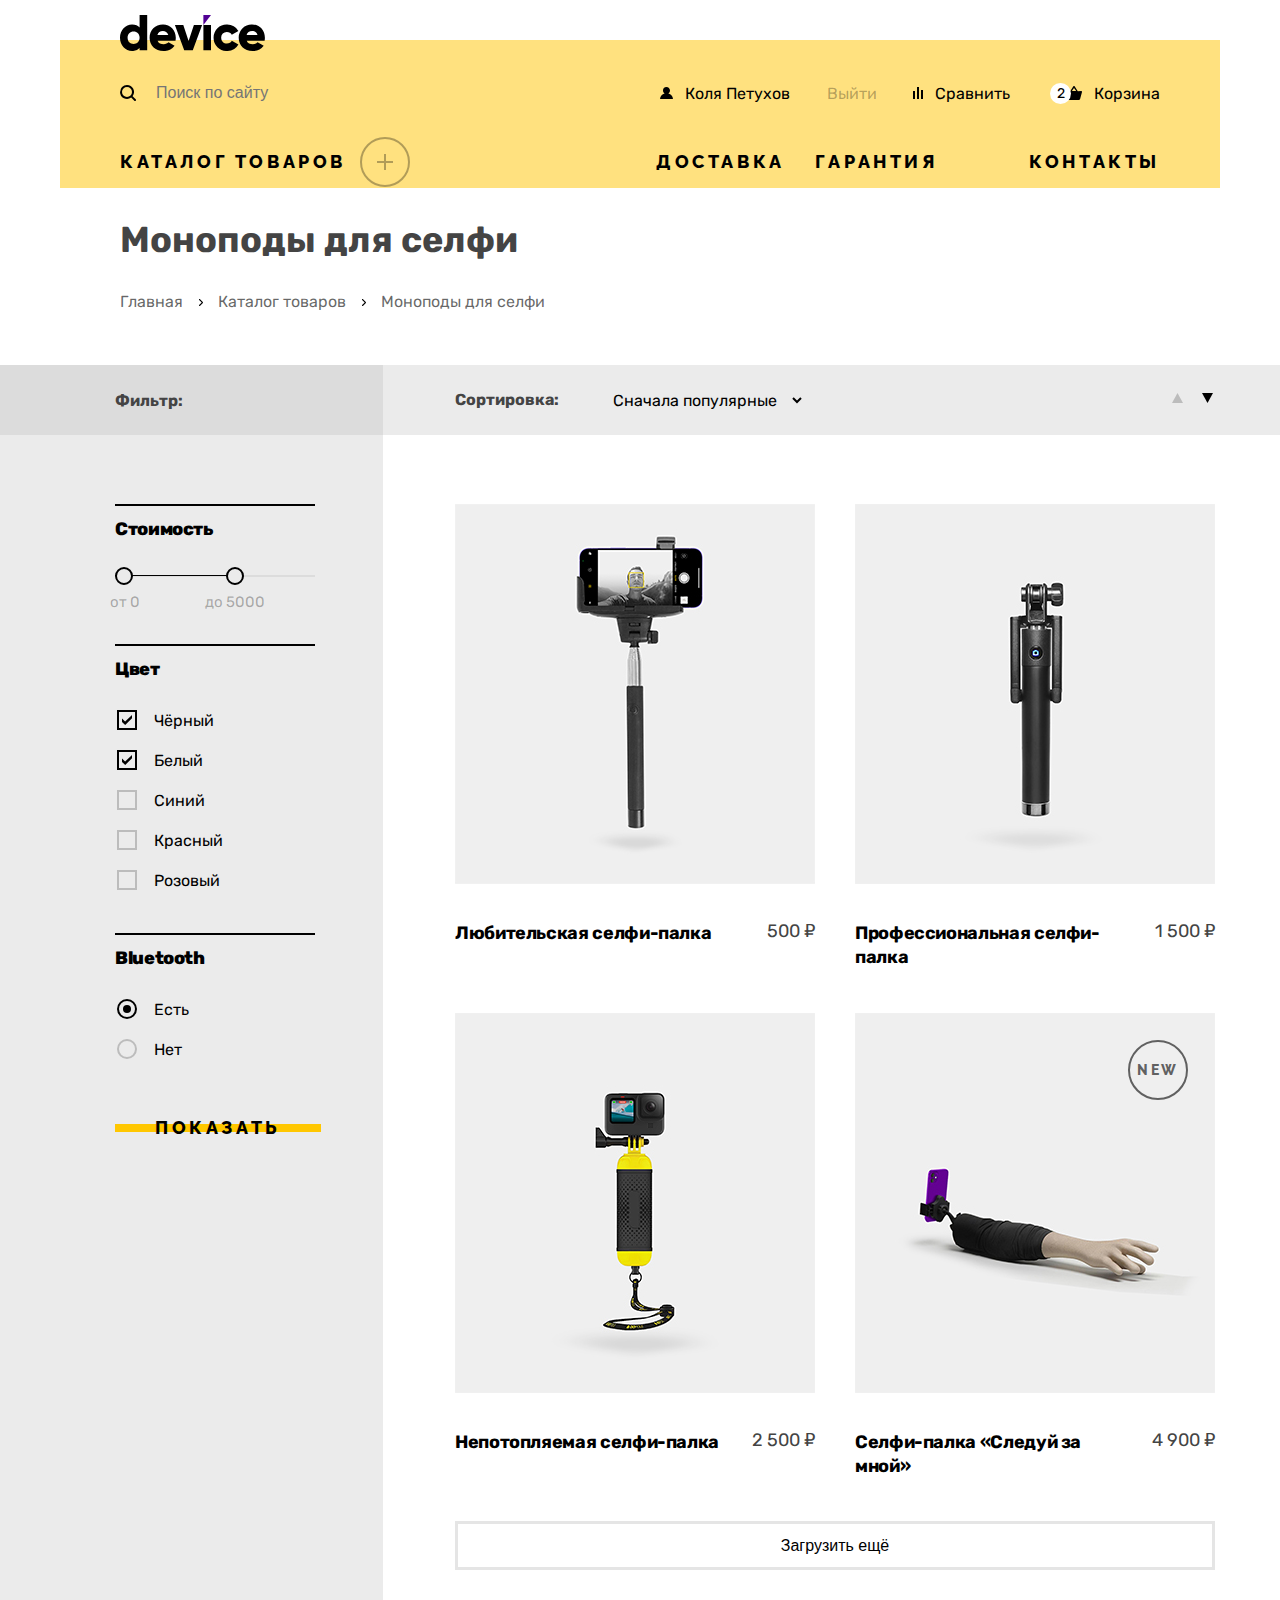
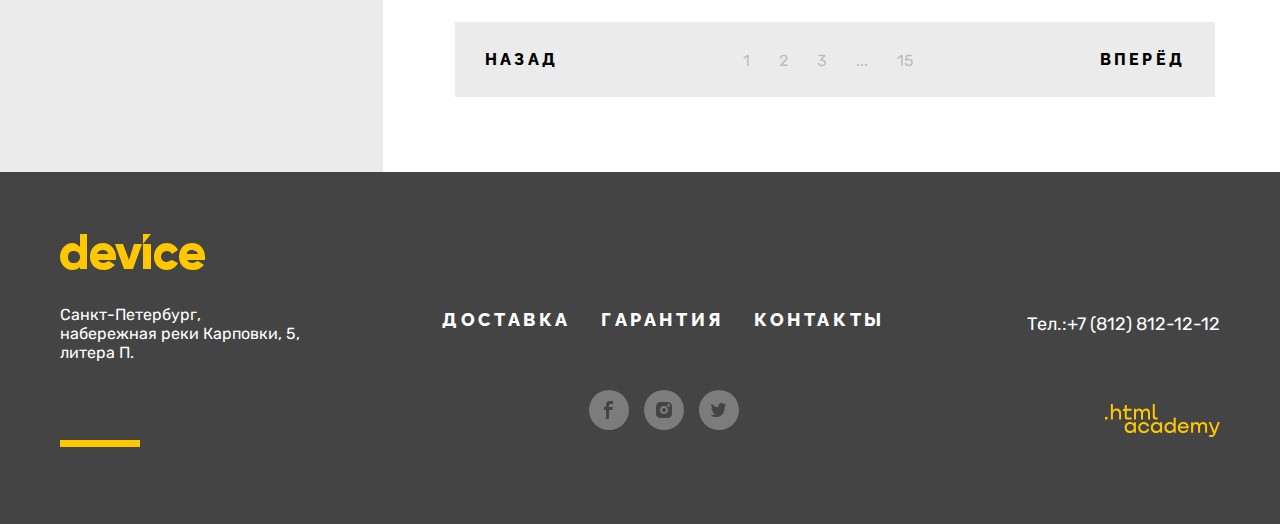
==== commit 5c659e1b: "проверка" ====
--- a/catalog.html
+++ b/catalog.html
@@ -11,9 +11,9 @@
 <!-- HEADER START -->
 <header class="container page-header">
 
-  <a class="logo" title="logo-device">
+  <a class="logo" title="Магазин Device">
     <span class="visually-hidden">Магазин Device</span>
-    <img class="logo-img" src="./img/logo.svg" width="145" height="36" alt="Магазин Device">
+    <img class="logo-img" src="img/svg/logo.svg" width="145" height="36" alt="Магазин Device">
   </a>
   <!-- HEADER-ROW START -->
   <div class="header-row">
@@ -28,21 +28,32 @@
     </form>
 
     <ul class="user-menu rs-list">
-      <li class="user-menu-item">
-        <a href="#" class="user-menu-link user-menu-link-enter">Коля Петухов</a>
-      </li>
-      <li class="user-menu-item">
-        <a href="#" class="user-menu-link user-menu-link-exit">Выйти</a>
+      <li class="user-menu-item user-menu-item-enter">
+        <a class="user-menu-link user-menu-link-enter" href="#">
+          <img class="user-menu-link-ico" src="img/svg/bust.svg" alt="Войти" width="13" height="12">
+          <span class="user-menu-link-text">Коля Петухов</span>
+        </a>
+      </li>
+
+      <li class="user-menu-item user-menu-item-enter">
+        <a class="user-menu-link user-menu-link-exit" href="#">
+          <span class="user-menu-link-text">Выйти</span>
+        </a>
       </li>
 
       <li class="user-menu-item user-menu-item-compare">
-        <a class="user-menu-link user-menu-link-compare" href="#">Сравнить</a>
+        <a class="user-menu-link user-menu-link-compare" href="#">
+          <img class="user-menu-link-ico" src="img/svg/compare.svg" alt="Войти" width="10" height="12">
+          <span class="user-menu-link-text">Сравнить</span>
+        </a>
       </li>
 
       <li class="user-menu-item user-menu-item-basket">
         <a class="user-menu-link user-menu-link-basket" href="#">
           <span class="user-menu-item-numb">2</span>
-          Корзина
+          <img class="user-menu-link-ico" src="img/svg/basket.svg" alt="Войти" width="16" height="14">
+          <span class="user-menu-link-text">Корзина</span>
+
         </a>
       </li>
     </ul>
@@ -56,35 +67,35 @@
       <li class="navigation-item product-catalog">
         <a class="navigation-link product-catalog-link" href="#">Каталог товаров</a>
 
-        <ul class="sub-menu rs-list">
+        <div class="sub-menu rs-list">
           <ul class="sub-menu-column rs-list">
-            <li class="submenu-item">
-              <a href="#" class="submenu-link">Виртуальная реальность</a>
-            </li>
-            <li class="submenu-item">
-              <a href="#" class="submenu-link">Моноподы для cелфи</a>
-            </li>
-            <li class="submenu-item">
-              <a href="#" class="submenu-link">Экшн-камеры</a>
+            <li class="sub-menu-item">
+              <a href="#" class="sub-menu-link">Виртуальная реальность</a>
+            </li>
+            <li class="sub-menu-item">
+              <a href="#" class="sub-menu-link">Моноподы для cелфи</a>
+            </li>
+            <li class="sub-menu-item">
+              <a href="#" class="sub-menu-link">Экшн-камеры</a>
             </li>
           </ul>
 
           <ul class="sub-menu-column rs-list">
-            <li class="submenu-item">
-              <a href="#" class="submenu-link">Фитнес-браслеты</a>
-            </li>
-            <li class="submenu-item">
-              <a href="#" class="submenu-link">Умные часы</a>
+            <li class="sub-menu-item">
+              <a href="#" class="sub-menu-link">Фитнес-браслеты</a>
+            </li>
+            <li class="sub-menu-item">
+              <a href="#" class="sub-menu-link">Умные часы</a>
             </li>
           </ul>
 
           <ul class="sub-menu-column rs-list">
-            <li class="submenu-item">
-              <a href="#" class="submenu-link">Квадрокоптеры</a>
+            <li class="sub-menu-item">
+              <a href="#" class="sub-menu-link">Квадрокоптеры</a>
             </li>
           </ul>
 
-        </ul>
+        </div>
       </li>
       <li class="navigation-item">
         <a class="navigation-link" href="#">Доставка</a>
@@ -102,11 +113,9 @@
 <!-- HEADER END -->
 
 <!-- MAIN START -->
-<main class="inner-main container">
-  <!-- HEADER-MAIN START -->
-  <header class="page-intro">
-    <h1 class="title page-title">Моноподы для селфи</h1>
-
+<main class="main">
+  <header class="inner-header container">
+    <h1 class="inner-header-title reset-indent title-1">Моноподы для селфи</h1>
     <ul class="breadcrumbs rs-list">
       <li class="breadcrumbs-item">
         <a class="breadcrumbs-link" href="index.html">Главная</a>
@@ -115,241 +124,248 @@
         <a class="breadcrumbs-link" href="#">Каталог товаров</a>
       </li>
       <li class="breadcrumbs-item">
-        <a class="breadcrumbs-link" href="#">Моноподы для селфи</a>
+        <a class="breadcrumbs-link">Моноподы для селфи</a>
       </li>
     </ul>
   </header>
-  <!-- HEADER-MAIN END -->
-
-  <!-- CATALOG START -->
+
   <section class="catalog">
-    <!-- CATALOG-HEADER START -->
-    <div class="catalog-header">
-      <h3 class="catalog-title catalog-filter-title">Фильтр:</h3>
-      <div class="catalog-sort">
-        <h3 class="catalog-title catalog-sort-title">Сортировка</h3>
-        <form action="https://echo.htmlacademy.ru/" class="sorting-type">
-          <label class="visually-hidden" for="sorting">Сортировка:</label>
-          <select class="select-control" name="sorting" id="sorting">
-            <option value="popular">Сначало популярное</option>
-            <option value="cheap">Сначало дешёвое</option>
-            <option value="expensive">Сначало дорогое</option>
-          </select>
+    <h2 class="visually-hidden">Каталог</h2>
+    <div class="catalog-column catalog-left">
+      <div class="catalog-filters-row">
+        <h3 class="catalog-filters-title reset-indent title-3">Фильтр:</h3>
+      </div>
+      <!-- Фильтр -->
+      <div class="catalog-filter-wrapper">
+        <form class="catalog-filter" action="https://echo.htmlacademy.ru/" method="get">
+          <fieldset class="catalog-filter-group">
+            <legend class="catalog-filter-title">Стоимость</legend>
+
+            <div class="range">
+              <div class="range-scale">
+                <div class="range-bar">
+                  <button class="range-toggle toggle-min" type="button">
+                    <span class="visually-hidden">Изменить минимальную цену.</span>
+                  </button>
+                  <button class="range-toggle toggle-max" type="button">
+                    <span class="visually-hidden">Изменить максимальную цену.</span>
+                  </button>
+                </div>
+              </div>
+            </div>
+
+            <div class="range-wrapper-inputs">
+              <label class="catalog-filter-label">
+                от <input class="range-input" type="number" value="0" name="min-price">
+              </label>
+              <label class="catalog-filter-label">
+                до <input class="range-input range-input-right" type="number" value="5000" name="max-price">
+              </label>
+            </div>
+          </fieldset>
+
+          <fieldset class="catalog-filter-group">
+            <legend class="catalog-filter-title">Цвет</legend>
+            <ul class="catalog-filter-list rs-list">
+              <li class="catalog-filter-item">
+                <label class="control">
+                  <input class="visually-hidden control-input" type="checkbox" name="black" checked>
+                  <span class="control-mark"></span>
+                  <span class="control-label">Чёрный</span>
+                </label>
+              </li>
+              <li class="catalog-filter-item">
+                <label class="control">
+                  <input class="visually-hidden control-input" type="checkbox" name="white" checked>
+                  <span class="control-mark"></span>
+                  <span class="control-label">Белый</span>
+                </label>
+              </li>
+              <li class="catalog-filter-item">
+                <label class="control">
+                  <input class="visually-hidden control-input" type="checkbox" name="blue">
+                  <span class="control-mark"></span>
+                  <span class="control-label">Синий</span>
+                </label>
+              </li>
+              <li class="catalog-filter-item">
+                <label class="control">
+                  <input class="visually-hidden control-input" type="checkbox" name="red">
+                  <span class="control-mark"></span>
+                  <span class="control-label">Красный</span>
+                </label>
+              </li>
+              <li class="catalog-filter-item">
+                <label class="control">
+                  <input class="visually-hidden control-input" type="checkbox" name="pink">
+                  <span class="control-mark">
+<!--                    <img class="control-mark-img" width="10" height="10" src="img/svg/tick.svg" alt="check">-->
+                  </span>
+                  <span class="control-label">Розовый</span>
+                </label>
+              </li>
+            </ul>
+          </fieldset>
+
+          <fieldset class="catalog-filter-group">
+            <legend class="catalog-filter-title">Bluetooth</legend>
+            <ul class="catalog-filter-list rs-list">
+              <li class="catalog-filter-item">
+                <label class="control">
+                  <input class="visually-hidden control-input" type="radio" name="bluetooth" value="yes" checked>
+                  <span class="control-mark control-mark-radio"></span>
+                  <span class="control-label">Есть</span>
+                </label>
+              </li>
+              <li class="catalog-filter-item">
+                <label class="control">
+                  <input class="visually-hidden control-input" type="radio" name="bluetooth" value="no">
+                  <span class="control-mark control-mark-radio"></span>
+                  <span class="control-label">Нет</span>
+                </label>
+              </li>
+            </ul>
+          </fieldset>
+
+          <button class="button catalog-button" type="submit">Показать</button>
         </form>
-
-        <ul class="catalog-direction rs-list">
-          <li class="catalog-direction-item">
-            <a href="#" class="catalog-direction-link catalog-direction-link-up ">
-              <span class="visually-hidden">Показать по-возрастанию</span>
-              <svg class="arrow-up" width="11" height="10" viewBox="0 0 11 10" fill="none"
-                   xmlns="http://www.w3.org/2000/svg">
-                <path d="M5.5 0L11 10H0" fill="black"/>
-              </svg>
+      </div>
+    </div>
+    <div class="catalog-column catalog-right">
+      <div class="catalog-sort-wrapper">
+        <div class="catalog-sort">
+          <h3 class="catalog-sort-title reset-indent title-3">Сортировка:</h3>
+          <form class="sorting-type">
+            <label class="visually-hidden">Сортировка:</label>
+            <select class="select-control" id="sorting">
+              <option value="popular">Сначала популярные</option>
+              <option value="cheap">Сначала дешёвое</option>
+              <option value="expensive">Сначала дорогое</option>
+            </select>
+            <button class="visually-hidden" type="submit">Отсортировать</button>
+          </form>
+          <ul class="sort-dir rs-list">
+            <li class="sort-dir-item ">
+              <a href="#" class="sort-dir-link">
+                <svg class="sort-dir-icon" width="11" height="10" viewBox="0 0 11 10"
+                     xmlns="http://www.w3.org/2000/svg">
+                  <path d="M5.5 0L11 10H0" />
+                </svg>
+                <span class="visually-hidden">Сортировка вврех</span>
+              </a>
+            </li>
+            <li class="sort-dir-item">
+              <a href="#" class="sort-dir-link sort-dir-active">
+                <svg class="sort-dir-icon" width="11" height="10" viewBox="0 0 11 10"
+                     xmlns="http://www.w3.org/2000/svg">
+                  <path d="M5.5 10L0 0H11" />
+                </svg>
+                <span class="visually-hidden is-active">Сортировка вниз</span>
+              </a>
+            </li>
+          </ul>
+        </div>
+      </div>
+      <div class="catalog-wrapper">
+        <ul class="product-list rs-list">
+          <li class="product-card">
+            <a class="product-card-header" href="#">
+              <img class="product-card-image" src="img/catalog/product-1.png" width="360" height="380"
+                   alt="Любительская селфи-палка">
+              <div class="product-card-overlay">
+                <span class="button link-detailed">Подробнее</span>
+              </div>
+              <div class="product-card-body">
+                <h3 class="product-card-title">
+                  Любительская селфи-палка
+                </h3>
+                <p class="product-card-price">500 ₽</p>
+              </div>
             </a>
           </li>
-          <li class="catalog-direction-item">
-            <a href="#" class="catalog-direction-link catalog-direction-link-down catalog-direction-link-current">
-              <span class="visually-hidden">Показать по-убыванию</span>
-              <svg class="arrow-down" width="11" height="10" viewBox="0 0 11 10" fill="none"
-                   xmlns="http://www.w3.org/2000/svg">
-                <path d="M5.5 10L0 0H11" fill="black"/>
-              </svg>
+
+          <li class="product-card">
+            <a class="product-card-header" href="#">
+              <img class="product-card-image" src="img/catalog/product-2.png" width="360" height="380"
+                   alt="Профессиональная селфи-палка">
+              <div class="product-card-overlay">
+                <span class="button link-detailed">Подробнее</span>
+              </div>
+              <div class="product-card-body">
+                <h3 class="product-card-title">
+                  Профессиональная селфи-палка
+                </h3>
+                <p class="product-card-price">1 500 ₽</p>
+              </div>
+            </a>
+          </li>
+
+          <li class="product-card">
+            <a class="product-card-header" href="#">
+              <img class="product-card-image" src="img/catalog/product-3.png" width="360" height="380"
+                   alt="Непотопляемая селфи-палка">
+              <div class="product-card-overlay">
+                <span class="button link-detailed">Подробнее</span>
+              </div>
+              <div class="product-card-body">
+                <h3 class="product-card-title">
+                  Непотопляемая селфи-палка
+                </h3>
+                <p class="product-card-price">2 500 ₽</p>
+              </div>
+            </a>
+          </li>
+
+          <li class="product-card product-card-new">
+            <a class="product-card-header" href="#">
+              <img class="product-card-image" src="img/catalog/product-4.png" width="360" height="380"
+                   alt="Селфи-палка «Следуй за мной»">
+              <div class="product-card-overlay">
+                <span class="button link-detailed">Подробнее</span>
+              </div>
+              <div class="product-card-body">
+                <h3 class="product-card-title">
+                  Селфи-палка «Следуй за мной»
+                </h3>
+                <p class="product-card-price">4 900 ₽</p>
+              </div>
+            </a>
+          </li>
+        </ul>
+        <button class="pagination-show-more title-3">Загрузить ещё</button>
+        <ul class="pagination rs-list">
+          <li class="pagination-item pagination-item-prev">
+              <a class="pagination-link pagination-prev">Назад</a>
+          </li>
+          <li class="pagination-item pagination-item-sublist">
+            <ol class="pagination-sublist rs-list">
+              <li class="sublist-item">
+                <a class="sublist-link" href="#">1</a>
+              </li>
+              <li class="sublist-item">
+                <a class="sublist-link" href="#">2</a>
+              </li>
+              <li class="sublist-item">
+                <a class="sublist-link" href="#">3</a>
+              </li>
+              <li class="sublist-item">
+                <a class="sublist-link" href="#">...</a>
+              </li>
+              <li class="sublist-item">
+                <a class="sublist-link" href="#">15</a>
+              </li>
+            </ol>
+          </li>
+
+          <li class="pagination-item pagination-item-next">
+            <a class="pagination-link pagination-next" href="#">
+              Вперёд
             </a>
           </li>
         </ul>
       </div>
     </div>
-    <!-- CATALOG-HEADER END -->
-
-    <!-- CATALOG-BODY START -->
-    <div class="catalog-body">
-      <form class="catalog-filter" action="https://echo.htmlacademy.ru/" method="GET">
-        <fieldset class="catalog-filter-group">
-          <legend class="catalog-filter-legend">Стоимость</legend>
-          <button class="range-toggle toggle-min" type="button">
-            <span class="visually-hidden">Изменить минимальную цену</span>
-          </button>
-          <button class="range-toggle toggle-max" type="button">
-            <span class="visually-hidden">Изменить максимальную цену</span>
-          </button>
-          <label class="catalog-filter-label">
-            от <input class="catalog-filter-input" type="number" name="min-price">
-          </label>
-          <label class="catalog-filter-label">
-            до <input class="catalog-filter-input" type="number" name="max-price">
-          </label>
-        </fieldset>
-
-        <fieldset class="catalog-filter-group">
-          <legend class="catalog-filter-title">Цвет</legend>
-          <ul class="catalog-filter-list rs-list">
-            <li class="catalog-filter-item">
-              <label class="catalog-filter-label">
-                <input class="visually-hidden" type="checkbox" name="black" checked>
-                <span class="filter-checkbox"></span>
-                <span class="filter-label">Черный</span>
-              </label>
-            </li>
-            <li class="catalog-filter-item">
-              <label class="control">
-                <input class="visually-hidden" type="checkbox" name="white" checked>
-                <span class="filter-checkbox"></span>
-                <span class="filter-label">Белый</span>
-              </label>
-            </li>
-            <li class="catalog-filter-item">
-              <label class="control">
-                <input class="visually-hidden" type="checkbox" name="blue">
-                <span class="filter-checkbox"></span>
-                <span class="filter-label">Синий</span>
-              </label>
-            </li>
-            <li class="catalog-filter-item">
-              <label class="control">
-                <input class="visually-hidden" type="checkbox" name="red">
-                <span class="filter-checkbox"></span>
-                <span class="filter-label">Красный</span>
-              </label>
-            </li>
-            <li class="catalog-filter-item">
-              <label class="control">
-                <input class="visually-hidden" type="checkbox" name="pink">
-                <span class="filter-checkbox"></span>
-                <span class="filter-label">Розовый</span>
-              </label>
-            </li>
-          </ul>
-        </fieldset>
-
-        <fieldset class="catalog-filter-group">
-          <legend class="catalog-filter-title">Bluetooth</legend>
-          <ul class="catalog-filter-list rs-list">
-            <li class="catalog-filter-item">
-              <label class="control">
-                <input class="visually-hidden color-input" type="radio" name="Bluetooth" value="Yes" checked>
-                <span class="filter-radio"></span>
-                <span class="filter-label">Есть</span>
-              </label>
-            </li>
-            <li class="catalog-filter-item">
-              <label class="control">
-                <input class="visually-hidden color-input" type="radio" name="Bluetooth" value="No">
-                <span class="filter-radio "></span>
-                <span class="filter-label">Нет</span>
-              </label>
-            </li>
-          </ul>
-        </fieldset>
-        <button class="button" type="submit">Показать</button>
-      </form>
-      <div class="catalog-result">
-        <ul class="catalog-result-list rs-list">
-          <li class="card">
-            <div class="card-header">
-              <a class="card-link" href="product.html">
-                <img src="./img/catalog/product-1.png" width="360" height="380" alt="Любительская селфи-палка"
-                     class="card-previwe">
-                <div class="card-overlay">
-                  <span class="button">Подробнее</span>
-                </div>
-              </a>
-            </div>
-            <div class="card-footer">
-              <a href="#" class="card-footer-link">
-                <h3 class="card-title">Любительская селфи-палка</h3>
-              </a>
-              <p class="card-price">500 ₽</p>
-            </div>
-          </li>
-
-          <li class="card">
-            <div class="card-header">
-              <a class="card-link" href="product.html">
-                <img src="./img/catalog/product-2.png" width="360" height="380" alt="Любительская селфи-палка"
-                     class="card-previwe">
-                <div class="card-overlay">
-                  <span class="button">Подробнее</span>
-                </div>
-              </a>
-            </div>
-            <div class="card-footer">
-              <a href="#" class="card-footer-link">
-                <h3 class="card-title">Профессиональная селфи-палка</h3>
-              </a>
-              <p class="card-price">1 500 ₽</p>
-            </div>
-          </li>
-
-          <li class="card">
-            <div class="card-header">
-              <a class="card-link" href="product.html">
-                <img src="./img/catalog/product-3.png" width="360" height="380" alt="Любительская селфи-палка"
-                     class="card-previwe">
-                <div class="card-overlay">
-                  <span class="button">Подробнее</span>
-                </div>
-              </a>
-            </div>
-            <div class="card-footer">
-              <a href="#" class="card-footer-link">
-                <h3 class="card-title">Непотопляемая селфи-палка</h3>
-              </a>
-              <p class="card-price">2 500 ₽</p>
-            </div>
-          </li>
-
-          <li class="card">
-            <div class="card-header">
-              <a class="card-link" href="product.html">
-                <img src="./img/catalog/product-4.png" width="360" height="380" alt="Любительская селфи-палка"
-                     class="card-previwe">
-                <div class="card-overlay">
-                  <span class="button">Подробнее</span>
-                </div>
-              </a>
-            </div>
-            <div class="card-footer">
-              <a href="#" class="card-footer-link">
-                <h3 class="card-title">Селфи-палка «Следуй за мной»</h3>
-              </a>
-              <p class="card-price">4 900 ₽</p>
-            </div>
-          </li>
-        </ul>
-        <button class="button show-more" type="button">Загрузить еще</button>
-        <!-- PAGINATION START -->
-        <ul class="pagination-list rs-list">
-          <li class="pagination-item">
-            <a class="pagination-link pagination-prev pagination-disabled">Назад</a>
-          </li>
-          <li class="pagination-item">
-            <a href="#" class="pagination-link">1</a>
-          </li>
-          <li class="pagination-item">
-            <a href="#" class="pagination-link">2</a>
-          </li>
-          <li class="pagination-item">
-            <a href="#" class="pagination-link">3</a>
-          </li>
-          <li class="pagination-item">
-            <a class="pagination-link">...</a>
-          </li>
-          <li class="pagination-item">
-            <a href="#" class="pagination-link">15</a>
-          </li>
-          <li class="pagination-item">
-            <a href="#" class="pagination-link pagination-next">Вперёд</a>
-          </li>
-        </ul>
-        <!-- PAGINATION END -->
-      </div>
-
-
-    </div>
-    <!-- CATALOG-BODY END -->
   </section>
-  <!-- CATALOG END -->
-
 </main>
 <!-- MAIN END -->
 
@@ -359,7 +375,7 @@
     <div class="footer-address">
       <a class="footer-logo" title="footer-logo-device">
         <span class="visually-hidden">Магазин Device</span>
-        <img class="footer-logo-img" src="./img/footer-logo.svg" width="145" height="36" alt="Магазин Device">
+        <img class="footer-logo-img" src="./img/svg/footer-logo.svg" width="145" height="36" alt="Магазин Device">
       </a>
       <p class="footer-address-text">Санкт-Петербург, набережная реки Карповки, 5, литера П.</p>
     </div>
--- a/css/style.css
+++ b/css/style.css
@@ -61,6 +61,7 @@
 
 a {
   text-decoration: none;
+  cursor: pointer;
 }
 
 img {
@@ -103,7 +104,7 @@
 }
 
 .title {
-  font-family: "Raleway";
+  font-family: "Raleway", sans-serif;
   font-size: 50px;
   line-height: 50px;
   font-weight: 800;
@@ -111,7 +112,7 @@
 }
 
 .categories-item-title {
-  font-family: "Raleway";
+  font-family: "Raleway", sans-serif;
   font-size: 18px;
   line-height: 24px;
   font-weight: 800;
@@ -123,12 +124,11 @@
 
 .button {
   position: relative;
-  padding: 10px 50px;
-  font-family: "Raleway";
+  padding: 10px 40px;
+  font-family: "Raleway", sans-serif;
   font-size: 18px;
   line-height: 21px;
   font-weight: 800;
-  font-size: 20px;
   background-color: transparent;
   border: none;
   cursor: pointer;
@@ -136,6 +136,7 @@
   text-transform: uppercase;
   letter-spacing: 0.2em;
   color: #000000;
+  z-index: 1;
 }
 
 .button > span {
@@ -162,14 +163,9 @@
 }
 
 .button:hover::before {
+  height: 100%;
   background-color: #FFE17F;
 }
-
-.button:hover,
-.button:active {
-  background-color: #FFE17F;
-}
-
 
 .button:active > span {
   color: #000000;
@@ -182,72 +178,62 @@
 .page-header {
   margin-top: 40px;
   background-color: #FFE17F;
+  position: relative;
 }
 
 .logo {
-  display: block;
-  margin-top: -25px;
-  margin-left: 60px;
+  position: absolute;
+  left: 60px;
+  top: -25px;
 }
 
 .header-row {
   display: flex;
-  align-items: baseline;
-  margin-top: 33px;
-  margin-right: 40px;
-  margin-left: 40px;
+  align-items: center;
+  padding-top: 33px;
+  padding-right: 60px;
+  padding-left: 60px;
+  /*margin-bottom: 34px;*/
 }
 
 .header-search {
   position: relative;
-  width: 485px;
+  width: 516px;
   margin-right: auto;
   border-radius: 40px;
   display: flex;
-  border: 2px solid transparent;
-  color: #000000;
+
 }
 
 .header-search-input {
-  padding: 0 165px 0 52px;
+  padding: 0 165px 0 36px;
   background-color: transparent;
-  border-radius: 20px;
-  border: 2px solid transparent;
+  background-image: url(../img/svg/search.svg);
+  background-repeat: no-repeat;
+  background-position: 0 50%;
+  border: none;
   font-size: 16px;
   line-height: 19px;
   width: 100%;
   height: 40px;
   outline: none;
-  opacity: 0.3;
-}
-
-.header-search:before {
-  content: '';
-  position: absolute;
-  width: 16px;
-  height: 16px;
-  left: 16px;
-  top: 50%;
-  transform: translateY(-50%);
-  background-image: url('../img/search.svg');
-  background-repeat: no-repeat;
-  opacity: 1;
-  z-index: 1;
+  color: #000000;
+  border-radius: 25px;
 }
 
 .header-search-input:hover {
-  opacity: 0.6;
+  color: rgba(0, 0, 0, 0.3);
 }
 
 .header-search-input:focus {
   opacity: 1;
-  border: 2px solid #AF4FFF;
+  outline: 2px solid #AF4FFF;
 }
 
 .header-search-input:active,
 .header-search-input:valid {
   opacity: 1;
-  border: 2px solid #000000;
+  outline: 2px solid #000000;
 }
 
 .header-search-input:valid + .header-search-btn {
@@ -268,17 +254,17 @@
   opacity: 0;
   background-color: transparent;
   color: #000000;
-  border: 2px solid #000000;
+  border: none;
+  outline: 2px solid #000000;
   border-radius: 0 20px 20px 0;
 }
 
 .header-search-btn:focus {
-  border-color: #AF4FFF;
+  outline-color: #AF4FFF;
   background-color: transparent;
 }
 
 .header-search-btn:hover {
-  border: 2px solid #000000;
   color: #ffffff;
   background-color: #000000;
 }
@@ -293,128 +279,89 @@
 .user-menu {
   display: flex;
   flex-wrap: wrap;
+  align-items: center;
+  width: 500px;
+}
+
+.user-menu-link-ico {
+  margin-right: 12px;
 }
 
 .user-menu-link {
-  padding-top: 10px;
-  padding-bottom: 10px;
-  padding-right: 20px;
-  padding-left: 41px;
-  border: 2px solid transparent;
+  display: flex;
+  align-items: center;
   color: #000000;
   font-size: 16px;
   line-height: 19px;
+
 }
 
 .user-menu-link:focus {
-  padding-top: 10px;
-  padding-bottom: 10px;
-  padding-right: 20px;
-  padding-left: 41px;
-  border: 2px solid;
-  border-color: #AF4FFF;
-  border-radius: 20px;
-  opacity: 1;
+  border-radius: 25px;
+  outline: 2px solid #AF4FFF;
+  outline-offset: 11px;
 }
 
 .user-menu-link:hover {
-  border-color: transparent;
   opacity: 0.6;
 }
 
 .user-menu-link:active {
-  border-color: transparent;
   opacity: 0.3;
 }
 
 .user-menu-item-enter {
-  margin-right: 120px;
-}
-
-.user-menu-link-enter {
-  position: relative;
-  border: 2px solid transparent;
+  margin-right: auto;
 }
 
 .user-menu-link-exit {
-  opacity: 0.3;
-}
-
-.user-menu-link-enter:before {
-  content: '';
-  width: 13px;
-  height: 12px;
-  position: absolute;
-  background-image: url('../img/bust.svg');
-  top: 50%;
-  left: 21px;
-  transform: translateY(-50%);
+  color: rgba(0, 0, 0, 0.3)
 }
 
 .user-menu-item-compare {
   margin-right: 40px;
 }
 
-.user-menu-link-compare {
-  position: relative;
-}
-
-.user-menu-link-compare:before {
-  content: '';
-  position: absolute;
-  width: 10px;
-  height: 12px;
-  left: 18px;
-  top: 50%;
-  transform: translateY(-50%);
-  background-image: url("../img/compare.svg");
-}
-
 .user-menu-item-numb {
   flex-shrink: 0;
-  display: inline-block;
   width: 21px;
   height: 21px;
-  text-align: center;
+  display: flex;
+  justify-content: center;
+  align-items: center;
+  margin-right: -5px;
   border-radius: 50%;
   background-color: #ffffff;
   font-size: 14px;
   line-height: 21px;
   z-index: 1;
-  position: absolute;
-  top: 50%;
-  transform: translateY(-50%);
-  left: 3px;
 }
 
 .user-menu-link-basket {
-  position: relative;
-}
-
-.user-menu-link-basket:before {
-  position: absolute;
-  content: '';
-  width: 16px;
-  height: 14px;
-  left: 18px;
-  top: 50%;
-  transform: translateY(-50%);
-  background-image: url('../img/basket.svg');
+  display: flex;
 }
 
 .navigation {
-  margin-top: 28px;
-  margin-bottom: 53px;
-  margin-right: 40px;
-  margin-left: 40px;
+  padding-right: 60px;
+  padding-left: 60px;
+  /*padding-bottom: 50px;*/
+  padding-top: 34px;
+}
+
+.navigation-item:first-child {
+  margin-right: 310px;
 }
 
 .navigation-item:nth-child(2) {
-  margin-left: 255px;
+  margin-right: 30px;
 }
 
 .navigation-item:nth-child(3) {
-  margin-right: 20px;
+  margin-right: 90px;
+}
+
+.navigation-item:nth-last-child(1) {
+  margin-left: auto;
 }
 
 .navigation-link {
@@ -423,8 +370,6 @@
   text-transform: uppercase;
   line-height: 21px;
   color: #000000;
-  padding: 15px 20px;
-  border: 2px solid transparent;
   border-radius: 25px;
   position: relative;
 }
@@ -434,19 +379,10 @@
   position: absolute;
   height: 2px;
   background-color: #000000;
-  right: 22px;
-  left: 20px;
-  bottom: 8px;
+  right: 3px;
+  left: 1px;
+  bottom: -5px;
   opacity: 0;
-}
-
-.navigation-link:hover {
-  /*padding: 0;*/
-  /*padding-bottom: 8px;*/
-  /*margin: 0 20px;*/
-  /*border: 2px solid transparent;*/
-  /*border-radius: 0;*/
-  /*border-bottom: 2px solid #000000;*/
 }
 
 .navigation-link:hover::before {
@@ -454,11 +390,9 @@
 }
 
 .navigation-link:focus {
-  padding: 13px 20px;
-  border: 2px solid;
-  border-color: #AF4FFF;
+  outline: 2px solid #AF4FFF;
+  outline-offset: 12px;
   border-radius: 25px;
-  margin: 0;
 }
 
 .navigation-link:focus::before {
@@ -466,8 +400,6 @@
 }
 
 .navigation-link:active {
-  /*padding: 15px 20px;*/
-  border: 2px solid transparent;
   border-radius: 25px;
   opacity: 0.3;
 }
@@ -485,6 +417,7 @@
 .product-catalog {
   margin-right: auto;
   position: relative;
+  padding-bottom: 11px;
 }
 
 .product-catalog:hover > .sub-menu {
@@ -503,46 +436,17 @@
   box-sizing: border-box;
   border: 2px solid #000000;
   border-radius: 50%;
-  opacity: 0.2;
-  background-image: url("../img/plus.svg");
+  opacity: 0.3;
+  background-image: url("../img/svg/plus.svg");
   background-repeat: no-repeat;
   background-position: center;
-  right: -50px;
+  right: -64px;
   top: -10px;
 }
 
-.product-catalog::after {
-  content: '';
-  position: absolute;
-  min-width: 50px;
-  height: 50px;
-  box-sizing: border-box;
-  border: 2px solid #000000;
-  border-radius: 50%;
-  opacity: 0.2;
-  background-image: url("../img/minus.svg");
-  background-repeat: no-repeat;
-  background-position: center;
-  right: -50px;
-  top: -10px;
-}
-
-.product-catalog:hover::after {
+.product-catalog:hover::before {
+  background-image: url("../img/svg/minus.svg");
   opacity: 1;
-}
-
-.product-catalog:hover::before {
-  opacity: 0;
-}
-
-.product-catalog:active::after {
-  opacity: 0.3;
-}
-
-
-
-.navigation-item:nth-last-child(1) {
-  margin-left: auto;
 }
 
 .sub-menu {
@@ -551,37 +455,37 @@
   background-color: #FFE17F;
   z-index: 1;
   width: 1160px;
-  left: -40px;
-  top: 42px;
-  padding-top: 30px;
-  padding-bottom: 30px;
-  padding-left: 45px;
-  padding-right: 60px;
-  line-height: 40px;
+  left: -60px;
+  top: 40px;
+  padding: 30px 60px;
 }
 
 .sub-menu-column {
+  min-width: 200px;
   margin-right: 30px;
 }
 
-.submenu-link {
-  color: #000000;
-  padding: 5px 15px;
-  border: 2px solid transparent;
+.sub-menu-item:not(.sub-menu-item:last-child) {
+  margin-bottom: 15px;
+}
+
+.sub-menu-link {
+  color: #000000;
   border-radius: 25px;
-}
-
-.submenu-link:focus {
-  border-color: #AF4FFF;
+  line-height: 18px;
+}
+
+.sub-menu-link:focus {
+  outline: 2px solid #AF4FFF;
+  outline-offset: 4px;
   opacity: 1;
 }
 
-.submenu-link:hover {
+.sub-menu-link:hover {
   opacity: 0.6;
 }
 
-.submenu-link:active {
-  border-color: transparent;
+.sub-menu-link:active {
   opacity: 0.3;
 }
 
@@ -590,13 +494,18 @@
   flex-grow: 1;
 }
 
-/* CAROUSEL */
-
-.carousel {
-  position: relative;
-}
-
-.carousel::before {
+/* SLIDER */
+
+.slider {
+  position: relative;
+}
+
+.slider-list {
+  counter-reset: slider-counter 0;
+
+}
+
+.slider-list::before {
   content: "";
   width: 1160px;
   height: 114px;
@@ -607,60 +516,75 @@
   z-index: -1;
 }
 
-.carousel-images-item {
+.slider-item {
   display: grid;
   grid-template-columns: repeat(2, 1fr);
   column-gap: 40px;
-}
-
-.slider-image {
-  margin-top: -40px;
-}
-
-
-.carousel-title {
-  margin-top: 83px;
-  margin-bottom: 19px;
-}
-
-.description-feature-text {
-
-}
-
-.carousel-column {
+  position: relative;
+  background-image: linear-gradient( to bottom, #FFE17F 150px, #ffffff 140px );
+}
+
+.slider-item::before {
+  position: absolute;
+  top: 15px;
+  right: 50px;
+  color: #ffffff;
+  line-height: 1;
+  font-weight: 800;
+  font-size: 180px;
+  content: "0" counter(slide-counter);
+  counter-increment: slide-counter;
+  z-index: 0;
+}
+
+.slider-item:not(.slider-item-current) {
+  display: none;
+}
+
+.slider-column {
   outline: 1px solid #000;
   position: relative;
 }
 
-.carousel-column-btn {
-  margin-top: 30px;
-  margin-bottom: 70px;
-}
-
-.description-feature {
-  display: flex;
-
-}
-
-.description-feature-item {
-  margin-right: 20px;
-}
-
-.description-feature-meaning {
+.slider-column-right {
+  padding-top: 120px;
+  padding-bottom: 36px;
+}
+
+.slider-title {
+  margin: 0;
+  margin-bottom: 25px;
+}
+
+.slider-text {
+  margin: 0;
+  margin-bottom: 30px;
+}
+
+.slider-feature {
+  display: flex;
+  flex-wrap: wrap;
+}
+
+.slider-feature-meaning {
+  margin: 0;
+  margin-bottom: 12px;
   font-size: 36px;
   line-height: 30px;
   color: #000000;
 }
 
-.slider-numb {
-  position: absolute;
-  font-size: 180px;
-  line-height: 30px;
-  font-weight: 800;
-  color: #ffffff;
-  top: 53px;
-  right: 49px;
-  z-index: -1;
+.slider-feature-text {
+  margin: 0;
+}
+
+.slider-column-btn {
+  display: inline-block;
+  margin-bottom: 50px;
+}
+
+.slider-feature-item {
+  margin-right: 20px;
 }
 
 .slider-list-btn {
@@ -669,7 +593,7 @@
   display: flex;
   justify-content: space-between;
   left: 0;
-  top: 190px;
+  top: 240px;
   padding-right: 9px;
   padding-left: 9px;
 }
@@ -678,21 +602,19 @@
   padding: 10px;
   background-color: transparent;
   border-radius: 6px;
-  border: 2px solid transparent;
+  border: none;
   cursor: pointer;
 }
 
 .slider-navigation-button:focus {
-  border-color: #AF4FFF;
+  outline: 2px solid #AF4FFF;
 }
 
 .slider-navigation-button:hover {
-  border-color: transparent;
   opacity: 0.6;
 }
 
 .slider-navigation-button:active {
-  border-color: transparent;
   opacity: 0.3;
 }
 
@@ -700,26 +622,38 @@
   position: absolute;
   right: 60px;
   display: flex;
-  justify-content: space-between;
-  top: 260px;
-}
-
-.slider-dots-item {
-  width: 12px;
-  padding: 11px;
+  top: 335px;
+}
+
+.slider-dots-item:not(.slider-dots-item:last-child) {
+  margin-right: 22px;
 }
 
 .slider-dots-button {
   padding: 0;
-  width: 12px;
-  height: 12px;
+  min-width: 11px;
+  min-height: 11px;
   border-radius: 50%;
-  border: 2px solid #000000;
+  border: none;
+  outline: 2px solid #000000;
   font-size: 0;
   background-color: transparent;
   cursor: pointer;
 }
 
+.slider-dots-button:focus {
+  outline-color: #AF4FFF;
+}
+
+.slider-dots-button:hover {
+  outline-color: #000000;
+  opacity: 0.6;
+}
+
+.slider-dots-button:active {
+  opacity: 0.3;
+}
+
 .slider-dots-button-current {
   background-color: #000000;
 }
@@ -727,13 +661,13 @@
   /* CATEGORIES */
 
 .categories {
-  margin-top: 70px;
+  padding-top: 70px;
+  padding-bottom: 169px;
 }
 
 .categories-list {
   display: flex;
   justify-content: space-between;
-  padding-bottom: 169px;
 }
 
 .categories-item {
@@ -798,12 +732,12 @@
 
 /* SERVISES */
 
-.services {
+.tabs {
   background: #f0f0f0;
   padding-bottom: 110px;
 }
 
-.services-flex {
+.tabs-container {
   display: flex;
 }
 
@@ -824,10 +758,13 @@
   top: -80px;
 }
 
+.tabs-controls-item {
+  margin-bottom: 20px;
+}
+
 .tabs-controls-btn {
   width: 160px;
   z-index: 0;
-  margin-bottom: 20px;
   padding: 10px 20px;
 }
 
@@ -844,19 +781,8 @@
   background-color: #FFC700;
 }
 
-.tabs-controls-btn:hover {
-  background-color: #FFC700;
-}
-
 .tabs-controls-btn:hover::before {
-  background-color: #FFC700;
-}
-
-.tabs-controls-btn:active {
-  background-color: #FFC700;
-}
-
-.tabs-controls-btn:active::before {
+  height: 100%;
   background-color: #FFC700;
 }
 
@@ -894,34 +820,37 @@
 .tabs-content {
   width: 100%;
   margin-top: -28px;
+  padding-left: 116px;
+  padding-right: 70px;
 }
 
 .tabs-content-item {
-  padding-left: 116px;
+  padding-right: 191px;
 }
 
 .tabs-content-title {
   margin: 0;
+  margin-bottom: 30px;
+}
+
+.tabs-content-text {
+  margin: 0;
+}
+
+.tabs-content-item:not(.tabs-content-item-current) {
+  display: none;
 }
 
 .tabs-content-item:nth-child(1) {
-  background: url("../img/tabs/delivery-2.svg") no-repeat top right 70px;
+  background: url("../img/tabs/delivery-2.svg") no-repeat top 0 right 0;
 }
 
 .tabs-content-item:nth-child(2) {
-  background: url("../img/tabs/warranty-1.svg") no-repeat top right 70px;
+  background: url("../img/tabs/warranty-1.svg") no-repeat top 0 right 0;
 }
 
 .tabs-content-item:nth-child(3) {
-  background: url("../img/tabs/credit-1.svg") no-repeat top right 70px;
-}
-
-.tabs-content-title {
-  width: 560px;
-}
-
-.tabs-content-text {
-  width: 497px;
+  background: url("../img/tabs/credit-1.svg") no-repeat top 0 right 0;
 }
 
 /* DELIVERY */
@@ -937,7 +866,6 @@
   justify-content: space-between;
   align-items: center;
   color: #000000;
-  /*border: 5px solid transparent;*/
 }
 
 .delivery-image-block {
@@ -951,6 +879,10 @@
   cursor: pointer;
 }
 
+.delivery-title {
+  margin: 0;
+}
+
 .delivery-info {
   display: flex;
   align-items: center;
@@ -963,7 +895,7 @@
 }
 
 .delivery-link:focus {
-  box-shadow: 0 0 0 5px #AF4FFF;
+  outline: 5px solid #AF4FFF;
 }
 
 .delivery-link:hover {
@@ -999,6 +931,7 @@
 /* ABOUT */
 
 .about {
+  padding-top: 50px;
   max-width: 560px;
   position: relative;
 }
@@ -1013,13 +946,19 @@
   background-color: #000000;
 }
 
+.about-title {
+  margin: 0;
+  margin-bottom: 50px;
+}
+
 .about-text {
-  margin-bottom: 40px;
+  margin: 0;
+  margin-bottom: 30px;
 }
 
 .about-list {
   margin-top: 80px;
-  list-style-type: disc;
+  margin-bottom: 47px;
   padding-left: 20px;
 }
 
@@ -1027,12 +966,25 @@
   font-weight: 700;
   font-size: 18px;
   line-height: 20px;
-  color: #FFE17F;
-  padding-bottom: 31px;
+  color: #000000;
+  margin-bottom: 30px;
+  position: relative;
+}
+
+.about-item::after {
+  content: "";
+  position: absolute;
+  top: 50%;
+  transform: translateY(-50%);
+  left: -20px;
+  background-color: #FFE17F;
+  width: 8px;
+  height: 8px;
+  border-radius: 50%;
 }
 
 .about-item:last-child {
-  margin-bottom: 26px;
+  margin-bottom: 0;
 }
 
 .about-item-text {
@@ -1040,12 +992,13 @@
 }
 
 .about-button {
-  margin-top: 20px;
+
 }
 
 /* CONTACTS */
 
 .contacts {
+  padding-top: 50px;
   max-width: 560px;
   position: relative;
 }
@@ -1060,16 +1013,29 @@
   background-color: #000000;
 }
 
+.contacts-title {
+  margin: 0;
+  margin-bottom: 50px;
+}
+
 .contacts-text {
-  margin-bottom: 40px;
+  margin: 0;
+  margin-bottom: 30px;
 }
 
 .contacts-lead {
+  margin: 0;
+  margin-bottom: 15px;
   font-weight: 700;
   font-size: 24px;
   line-height: 30px;
 }
 
+.contacts-address {
+  margin: 0;
+  margin-bottom: 28px;
+}
+
 .contacts-time {
   margin-bottom: 67px;
 }
@@ -1089,6 +1055,8 @@
 .subscription-top {
   display: flex;
   justify-content: space-between;
+  padding-top: 80px;
+  margin-bottom: 50px;
 }
 
 .subscription-title,
@@ -1097,22 +1065,21 @@
 }
 
 .subscription-title {
-  margin-top: 75px;
+  margin: 0;
 }
 
 .subscription-text {
-  margin-top: 86px;
+  margin: 0;
 }
 
 
 .subscription-bottom {
   display: flex;
   justify-content: space-between;
-  align-items: baseline;
-  margin-top: 50px;
-}
-
-.subscription-form-label {
+  align-items: center;
+}
+
+.subscription-form {
   display: flex;
 }
 
@@ -1120,10 +1087,10 @@
   padding: 0;
   width: 600px;
   border: none;
-  color: #444444;
+  color: rgba(68, 68, 68, 0.5);
   background-color: transparent;
-  opacity: 0.5;
-  border-bottom: 3px solid rgba(0, 0, 0, 0.1);
+  /*opacity: 0.5;*/
+  border-bottom: 3px solid rgba(0, 0, 0, 0.5);
   outline: none;
 }
 
@@ -1146,22 +1113,20 @@
 }
 
 .subscription-search:focus-visible {
-  border: none;
-}
-
-.subscription-search:invalid {
-  border-bottom: 2px solid #FF3D3D;
+  border-bottom: 3px solid transparent;
+}
+
+.subscription-search-error {
+  border-bottom: 3px solid #FF3D3D;
 }
 
 .subscription-btn {
   padding: 10px 50px;
-  font-family: "Raleway";
-  font-size: 18px;
+  font-family: "Raleway", sans-serif;
   line-height: 21px;
   font-weight: 800;
   font-size: 20px;
   background-color: transparent;
-  border: none;
   cursor: pointer;
   text-decoration: none;
   text-transform: uppercase;
@@ -1198,7 +1163,7 @@
   content: '';
   width: 14px;
   height: 14px;
-  background-image: url(../img/check.png);
+  background-image: url(../img/svg/check.svg);
   background-repeat: no-repeat;
   left: 0;
   top: 7px;
@@ -1211,13 +1176,11 @@
   color: #ffffff;
 }
 
-.page-footer a {
-  color: #ffffff;
-}
-
 .page-footer-container {
   display: flex;
   justify-content: space-between;
+  padding-top: 62px;
+  padding-bottom: 77px;
 }
 
 .footer-address {
@@ -1225,8 +1188,6 @@
   width: 240px;
   font-size: 16px;
   line-height: 19px;
-  margin-bottom: 77px;
-  margin-top: 62px;
 }
 
 .footer-address::before {
@@ -1239,21 +1200,29 @@
   background-color: #FFC700;
 }
 
+.footer-logo {
+  display: block;
+  margin-bottom: 35px;
+}
+
 .footer-address-text {
-  margin-top: 35px;
+  margin: 0;
   margin-bottom: 66px;
 }
 
 .footer-information {
-  margin-top: 137px;
+  padding-top: 75px;
 }
 
 .footer-menu {
   display: flex;
+  flex-wrap: wrap;
+  margin-bottom: 60px;
+
 }
 
 .footer-menu-item {
-  margin-right: 7px;
+  margin-right: 30px;
 }
 
 .footer-menu-item:last-child {
@@ -1263,20 +1232,19 @@
 .footer-menu-link {
   position: relative;
   display: block;
-  font-family: "Raleway";
+  font-family: "Raleway", sans-serif;
   letter-spacing: 0.2em;
   text-transform: uppercase;
   font-weight: 800;
   font-size: 18px;
   line-height: 21px;
-  padding: 14px 20px;
+  color: #ffffff;
+}
+
+.footer-menu-link:focus {
   border-radius: 25px;
-  border: 2px solid transparent;
-}
-
-.footer-menu-link:focus {
-  background-color: transparent;
-  border-color:  #AF4FFF;
+  outline: 2px solid  #AF4FFF;
+  outline-offset: 14px;
 }
 
 .footer-menu-link:hover {
@@ -1290,8 +1258,9 @@
   content: '';
   height: 2px;
   bottom: 8px;
-  right: 20px;
-  left: 20px;
+  right: 3px;
+  left: 0;
+  top: 25px;
   background-color: #FFC700;
   box-shadow: none;
 }
@@ -1303,13 +1272,12 @@
 
 .social {
   display: flex;
+  flex-wrap: wrap;
   justify-content: center;
-  margin-top: 63px;
+  /*margin-top: 63px;*/
 }
 
 .social-item {
-  width: 40px;
-  height: 40px;
   margin-right: 15px;
 }
 
@@ -1320,12 +1288,12 @@
 .social-link {
   background-color: rgba(255, 255, 255, 0.3);
   border-radius: 50%;
-  width: 100%;
-  height: 100%;
+  width: 40px;
+  height: 40px;
   display: flex;
   justify-content: center;
   align-items: center;
-  border: 5px solid transparent;
+  /*border: 5px solid transparent;*/
 }
 
 .social-icon path {
@@ -1342,7 +1310,8 @@
 
 .social-link:focus {
   background-color: transparent;
-  border: 5px solid #AF4FFF;
+  box-shadow: inset 0 0 0 5px #AF4FFF;
+  outline: none;
 }
 
 .social-link:focus .social-icon path {
@@ -1351,7 +1320,7 @@
 
 .social-link:active {
   background-color: #FFC700;
-  border-color: transparent;
+  /*border-color: transparent;*/
 }
 
 .social-link:active .social-icon path {
@@ -1360,26 +1329,25 @@
 }
 
 .footer-authors {
-  display: flex;
-  flex-direction: column;
-  align-items: flex-end;
-  margin-top: 137px;
+  padding-top: 75px;
+  text-align: right;
 }
 
 .footer-phone {
-  padding: 5px 15px;
-  border-radius: 25px;
-  border: 2px solid transparent;
+  margin-bottom: 65px;
+  display: block;
+  color: #ffffff;
 }
 
 .footer-phone:focus {
   background-color: transparent;
-  border-color: #AF4FFF;
+  outline: 2px solid #AF4FFF;
+  outline-offset: 3px;
+  border-radius: 25px;
 }
 
 .footer-phone:hover {
   color: #FFC700;
-  border-color: transparent;
 }
 
 .footer-phone:active {
@@ -1389,23 +1357,17 @@
 
 
 .footer-copyright {
-  margin-top: 53px;
-  padding: 10px;
-  border-radius: 10px;
-  border: 2px solid transparent;
+  display: inline-block;
+}
+
+.footer-copyright:focus {
+  outline: 2px solid #AF4FFF;
+  outline-offset: 4px;
+  border-radius: 5px;
 }
 
 .footer-copyright-svg path {
   fill: #FFC700;
-}
-
-.footer-copyright:focus {
-  background-color: transparent;
-  border-color: #AF4FFF;
-}
-
-.footer-copyright:hover {
-  border-color: transparent;
 }
 
 .footer-copyright-svg:hover path {
@@ -1425,78 +1387,700 @@
 
 /*HEADER INTRO*/
 
-.page-intro {
-  margin-right: 60px;
-  margin-left: 48px;
-}
-
-.page-title {
-  margin-top: 37px;
-  margin-bottom: 14px;
-  padding-left: 12px;
-  padding-right: 12px;
-}
-
-/*BREADCRUMBS*/
+.catalog {
+  display: flex;
+}
+
+.catalog-column {
+  flex-grow: 1;
+  display: flex;
+  flex-direction: column;
+}
+
+.catalog-filters-row {
+  min-height: 70px;
+  background: #DCDCDC;
+  display: flex;
+  justify-content: flex-end;
+  padding: 25px 0 25px 50px;
+  align-items: center;
+}
+
+.catalog-filters-title {
+  margin: 0;
+  min-width: 268px;
+  font-size: 16px;
+  line-height: 19px;
+}
+
+.catalog-filter-wrapper {
+  display: flex;
+  justify-content: flex-end;
+  padding: 69px 68px 0 0;
+  background-color: #EBEBEB;
+  height: 100%;
+}
+
+.catalog-filter {
+  width: 200px;
+}
+
+.catalog-filter-group {
+  border: none;
+  margin: 0;
+  padding: 0;
+  margin-bottom: 33px;
+  position: relative;
+}
+
+.catalog-filter-group:nth-child(2) {
+  margin-bottom: 28px;
+}
+
+.catalog-filter-title {
+  padding: 0;
+  margin: 0;
+  width: 100%;
+  font-weight: 800;
+  line-height: 20px;
+  letter-spacing: -0.02em;
+  color: #000000;
+  margin-bottom: 26px;
+  padding-top: 15px;
+}
+
+.catalog-filter-title::after {
+  content: "";
+  position: absolute;
+  top: 0;
+  left: 0;
+  width: 100%;
+  height: 2px;
+  background-color: #000000;
+}
+
+.catalog-filter-item {
+  margin-bottom: 10px;
+  padding-left: 2px;
+}
+
+.catalog-sort-wrapper {
+  background: #EBEBEB;
+  display: flex;
+
+}
+
+.catalog-sort {
+  min-height: 70px;
+  width: 830px;
+  display: flex;
+  justify-content: space-between;
+  align-items: center;
+  padding: 15px 0 15px 72px;
+}
+
+.catalog-sort-title {
+  font-size: 16px;
+  line-height: 18px;
+  margin: 0;
+  margin-right: 50px;
+}
+
+.sort-dir {
+  display: flex;
+  justify-content: space-between;
+  margin-left: auto;
+  align-items: center;
+  /*position: relative;*/
+  /*right: -10px;*/
+}
+
+.sort-dir-item:not(:last-child) {
+  margin-right: 19px;
+}
+
+.sort-dir-link {
+  font-size: 0;
+  fill: rgba(0, 0, 0, 0.2);
+}
+
+.sort-dir-link:focus {
+  outline: 5px solid #AF4FFF;
+  outline-offset: 8px;
+  fill: rgba(0, 0, 0, 0.2);
+}
+
+.sort-dir-link:hover {
+  fill: rgba(0, 0, 0, 0.6);
+}
+
+.sort-dir-active {
+  fill: rgba(0, 0, 0, 1);
+}
+
+.catalog-wrapper {
+  width: 832px;
+  padding: 69px 0 75px 72px;
+}
+
+.product-list {
+  display: grid;
+  grid-template-columns: repeat(2, 360px);
+  column-gap: 40px;
+  row-gap: 44px;
+  margin-bottom: 43px;
+}
+
+.user-menu-item {
+  position: relative;
+}
+
+.popover {
+  /* opacity: 0; */
+  /* visibility: hidden; */
+  /* user-select: none; */
+  position: absolute;
+  top: 33px;
+  right: -80px;
+  z-index: 2;
+  width: 320px;
+  background: #000000;
+  box-shadow: 0 10px 0 rgba(0, 0, 0, 0.1);
+  color: #ffffff;
+  min-height: 150px;
+  transition: all 0.25s ease;
+  display: none;
+}
+
+.user-menu-cart:hover .popover {
+  visibility: visible;
+  opacity: 1;
+}
+
+.popover::after {
+  content: "";
+  position: absolute;
+  top: -5px;
+  left: 152px;
+  background-color: #000000;
+  width: 9px;
+  height: 9px;
+  transform: rotate(45deg);
+}
+
+.popover-open {
+  display: block;
+}
+
+.cart-item {
+  display: flex;
+  padding: 20px;
+}
+.cart-item + .cart-item {
+  border-top: 1px solid red;
+}
+
+.cart-item-link {
+  display: flex;
+  align-items: center;
+  color: #ffffff;
+}
+
+.cart-item-link:focus {
+  color: #af4fff;
+}
+.cart-item-link:focus .cart-item-image {
+  outline: 3px solid #AF4FFF;
+}
+
+.cart-item-title {
+  padding-left: 23px;
+  width: 180px;
+  margin-right: auto;
+  line-height: 20px;
+}
+
+.cart-item-button {
+  border: none;
+  background-color: inherit;
+  cursor: pointer;
+  display: flex;
+  padding-top: 6px;
+  padding-right: 0;
+}
+
+.cart-items-result {
+  background-color: #1a1a1a;
+  display: flex;
+  justify-content: space-between;
+  padding: 12px 20px;
+}
+
+.cart-button-wrapper {
+  padding: 20px 20px;
+}
+
+.cart-button {
+  border: none;
+  background-color: #ffffff;
+  width: 100%;
+  padding: 15px 0;
+}
+
+.inner-header {
+  padding: 37px 60px 49px;
+}
+
+.inner-header-title {
+  margin: 0;
+  margin-bottom: 31px;
+}
 
 .breadcrumbs {
   display: flex;
   flex-wrap: wrap;
-  margin-bottom: 49px;
-}
-
-.breadcrumbs-item {
-  position: relative;
+}
+
+.breadcrumbs-item:not(:last-child) {
+  padding-right: 20px;
+  margin-right: 15px;
+  position: relative;
+}
+
+.breadcrumbs-item:not(:last-child)::after {
+  content: "";
+  position: absolute;
+  top: 13px;
+  right: 0;
+  z-index: 1;
+  width: 4px;
+  height: 7px;
+  background: url("../img/svg/nav-arrow-2.svg") no-repeat center/contain;
+}
+
+.breadcrumbs-link {
+  color: rgba(0, 0, 0, 0.6);
+  font-size: 16px;
+  line-height: 19px;
+}
+
+.breadcrumbs-link:focus {
+  outline: 5px solid #AF4FFF;
+  outline-offset: 4px;
+}
+
+.breadcrumbs-link:hover {
+  color: rgba(0, 0, 0, 1);
+}
+
+.breadcrumbs-link:hover {
+  color: rgba(0, 0, 0, 0.3);
+}
+
+/* ==================================
+	 Section - Страница каталог
+	 ================================= */
+
+.catalog-title {
+  font-size: 16px;
+  line-height: 19px;
+  padding-right: 40px;
+}
+
+.content-header-filtr {
+  background-color: #DCDCDC;
+}
+
+.content-header-sort,
+.content-filtr-wrapper {
+  background: #EBEBEB;
+}
+
+.control-label {
+  font-size: 16px;
+  line-height: 19px;
+  color: #000000;
+}
+
+.product-card {
+  position: relative;
+}
+.product-card-new::after {
+  position: absolute;
+  content: "New";
+  top: 27px;
+  right: 27px;
+  width: 60px;
+  height: 60px;
+  border: 2px solid rgba(0, 0, 0, 0.6);
+  border-radius: 50%;
+  display: flex;
+  justify-content: center;
+  align-items: center;
+  text-transform: uppercase;
+  color: rgba(0, 0, 0, 0.6);
+  letter-spacing: 0.2em;
+  font-weight: 800;
+  font-size: 14px;
+  line-height: 16px;
+  font-family: "Raleway", sans-serif;
+}
+
+.product-card-link {
+  font-size: 18px;
+  line-height: 20px;
+  letter-spacing: -0.02em;
+  color: #000000;
+}
+
+.product-card-link span {
+  display: block;
+  line-height: 28px;
+}
+
+.select-control {
+  font-family: "Rubik", sans-serif;
+  font-style: normal;
+  font-size: 16px;
+  line-height: 19px;
+  border: none;
+  background-color: inherit;
+  width: 196px;
+}
+
+.select-control:focus {
+  outline: 5px solid #AF4FFF;
+  outline-offset: 4px;
+}
+
+.select-control:hover {
+  color: rgba(0, 0, 0, 0.6);
+}
+
+.select-control:active {
+  color: rgba(0, 0, 0, 0.3);
+}
+
+.product-card-header {
+  position: relative;
+  display: block;
+  color: #000000;
+  outline: none;
+}
+
+.product-card-header:focus > .product-card-image {
+  box-shadow: 0 0 0 5px #AF4FFF;
+  z-index: 5;
+}
+
+.product-card-header:focus > .product-card-body {
+  color: #AF4FFF;
+}
+
+.product-card-overlay {
+  position: absolute;
+  top: 0;
+  left: 0;
+  width: 100%;
+  height: 100%;
+  display: flex;
+  justify-content: center;
+  align-items: center;
+  opacity: 0;
+  transition: opacity 0.25s ease;
+}
+
+.product-card-image {
+  margin-bottom: 37px;
+  transition: opacity 0.4s ease;
+}
+.product-card-header:hover .product-card-image {
+  opacity: 0.4;
+}
+
+.product-card-header:hover .product-card-overlay {
+  opacity: 1;
+}
+
+.link-detailed {
+  z-index: 3;
+  padding: 0 20px;
+}
+
+.link-detailed:hover::before {
+  height: 8px;
+}
+
+.product-card-body {
+  display: flex;
+  justify-content: space-between;
+  align-items: flex-start;
+}
+
+.product-card-title {
+  width: 280px;
+  font-family: "Rubik", sans-serif;
+  font-weight: 700;
+  font-size: 18px;
+  line-height: 24px;
+  letter-spacing: -0.02em;
+  margin: 0;
+  margin-right: 15px;
+}
+
+.product-card-price {
+  flex-shrink: 0;
+  font-size: 18px;
+  line-height: 21px;
+  color: #444444;
+  margin: 0;
+}
+
+.range-scale {
+  position: relative;
+  height: 2px;
+  margin-bottom: 8px;
+  margin-top: 10px;
+  background-color: #DCDCDC;
+}
+
+.range-bar {
+  position: absolute;
+  left: 0;
+  width: 114px;
+  height: 1px;
+  background-color: #000000;
+}
+
+.range-toggle {
+  position: absolute;
+  width: 18px;
+  height: 18px;
+  background-color: #EBEBEB;
+  border: 2px solid #000000;
+  border-radius: 50%;
+  cursor: pointer;
+}
+
+.range-toggle:focus,
+.catalog-filter-label:focus {
+  border-color: #AF4FFF;
+  color: #AF4FFF;
+}
+
+.range-toggle:active {
+  background-color: #000000;
+  border-color: #000000;
+}
+
+.toggle-min {
+  top: -8px;
+}
+
+.toggle-max {
+  top: -8px;
+  right: -15px;
+}
+
+.range-wrapper-inputs {
+  display: flex;
+  justify-content: space-between;
+  left: -5px;
+  position: relative;
+  padding-right: 43px;
+  font-size: 15px;
+  line-height: 18px;
+  margin-top: 16px;
+}
+
+.catalog-filter-label {
+  display: flex;
+}
+
+.range-input {
+  width: 16px;
+  padding: 0 2px;
+  font: inherit;
+  text-align: center;
+  background-color: transparent;
+  border: none;
+  color: inherit;
+  /*appearance: textfield;*/
+}
+
+.range-input-right {
+  width: 44px;
+}
+
+.range-input::-webkit-outer-spin-button,
+.range-input::-webkit-inner-spin-button {
+  appearance: none;
+  margin: 0;
+}
+
+.control {
+  position: relative;
+  display: block;
+  padding-left: 37px;
+  cursor: pointer;
+}
+
+.control-input:checked + .control-mark {
+  border: 2px solid rgba(0, 0, 0, 1);
+}
+
+.control-input:focus:checked + .control-mark:after {
+  background-image: url(../img/svg/tick-focus.svg);
+}
+
+.control-input:focus + .control-mark {
+  border: 2px solid #AF4FFF;
+}
+
+.control-input:focus ~ .control-label {
+  color: #AF4FFF;
+}
+
+.control-mark {
+  position: absolute;
+  top: 5px;
+  left: 0;
+  width: 20px;
+  height: 20px;
+  border: 2px solid rgba(0, 0, 0, 0.2);
+  display: block;
+  justify-content: center;
+  align-items: center;
+}
+
+.control-mark::after {
+  position: absolute;
+  content: "";
+  width: 10px;
+  height: 10px;
+  top: 50%;
+  left: 50%;
+  transform: translate(-50%, -50%);
+  background: url("../img/svg/tick.svg") no-repeat center/contain;
+  display: none;
+}
+
+.control-mark-radio {
+  border-radius: 50%;
+}
+
+.control-mark-radio::after {
+  width: 8px;
+  height: 8px;
+  border-radius: 50%;
+  background: #000000;
+}
+
+
+.control-input:checked + .control-mark-radio::after,
+.control-input:checked + .control-mark::after {
+  display: block;
+}
+
+.control-input:focus:checked + .control-mark-radio::after {
+  background-color: #AF4FFF;
+}
+
+.control-input:active + .control-mark,
+.control-input:active + .control-mark::after {
+  opacity: 0.3;
+}
+
+.catalog-button {
+  z-index: 1;
+}
+
+.catalog-button::before {
+  background-color: #FFC700;
+}
+
+.catalog-button:hover::before {
+  background-color: #FFC700;
+}
+
+.catalog-button:focus::before {
+  background-color: #AF4FFF;
+}
+
+.catalog-filter-label {
+  color: rgba(0, 0, 0, 0.3);
+}
+
+.pagination-show-more {
+  width: 100%;
+  background-color: #ffffff;
+  border: none;
+  box-shadow: inset 0 0 0 3px rgba(0, 0, 0, 0.1);
+  padding: 15px 0;
+  margin-bottom: 52px;
+  font-size: 16px;
+  line-height: 19px;
+  cursor: pointer;
+}
+
+.pagination-show-more:focus {
+  box-shadow: inset 0 0 0 5px #AF4FFF;
+}
+
+.pagination-show-more:hover {
+  box-shadow: inset 0 0 0 3px rgba(0, 0, 0, 1);
+}
+
+.pagination-show-more:active {
+  box-shadow: inset 0 0 0 3px rgba(0, 0, 0, 0.3);
+  color: rgba(0, 0, 0, 0.3);
+}
+
+.pagination {
+  background-color: #EBEBEB;
+  display: flex;
+  justify-content: space-between;
+  align-items: center;
+}
+
+.pagination-sublist {
+  /*flex-grow: 1;*/
+  display: flex;
+  flex-wrap: wrap;
+  justify-content: center;
+  align-items: center;
+}
+
+.pagination-link {
+  font-size: 16px;
+  line-height: 19px;
+  text-align: center;
+  color: rgba(0, 0, 0, 0.3);
+}
+
+.pagination-next,
+.pagination-prev {
+  font-family: "Raleway", sans-serif;
+  letter-spacing: 0.2em;
+  text-transform: uppercase;
+  color: #000000;
+  padding: 28px 30px;
+  display: block;
+}
+
+.pagination-link:focus,
+.sublist-link:focus {
+  box-shadow: inset 0 0 0 5px #AF4FFF;
+}
+
+.sublist-item:not(.sublist-item:last-child) {
   margin-right: 5px;
 }
 
-.breadcrumbs-item:after {
-  position: absolute;
-  content: '';
-  width: 5px;
-  height: 5px;
-  border-top: 1px solid #000000;
-  border-right: 1px solid #000000;
-  opacity: 0.3;
-  transform: rotate(45deg);
-  right: -4px;
-  top: 13px;
-}
-
-.breadcrumbs-item:last-child:after {
-  display: none;
-}
-
-.breadcrumbs-link {
-  color: #000000;
-  opacity: 0.6;
-  padding: 6px 12px;
-  box-shadow: inset 0 0 0 5px transparent;
-}
-
-.breadcrumbs-link:focus {
-  opacity: 1;
-  box-shadow: inset 0 0 0 5px #AF4FFF;
-}
-
-.breadcrumbs-link:hover {
-  box-shadow: inset 0 0 0 5px transparent;
-  opacity: 1;
-}
-
-.breadcrumbs-link:active {
-  opacity: 0.3;
-}
-
-.catalog {
-  display: flex;
-  flex-direction: column;
-}
-
-.catalog-header {
-  display: flex;
-}
-
-.catalog-sort {
-  display: flex;
-}
+.sublist-link {
+  padding: 8px 12px;
+  font-size: 16px;
+  line-height: 19px;
+  color: rgba(68, 68, 68, 0.3);
+}
+
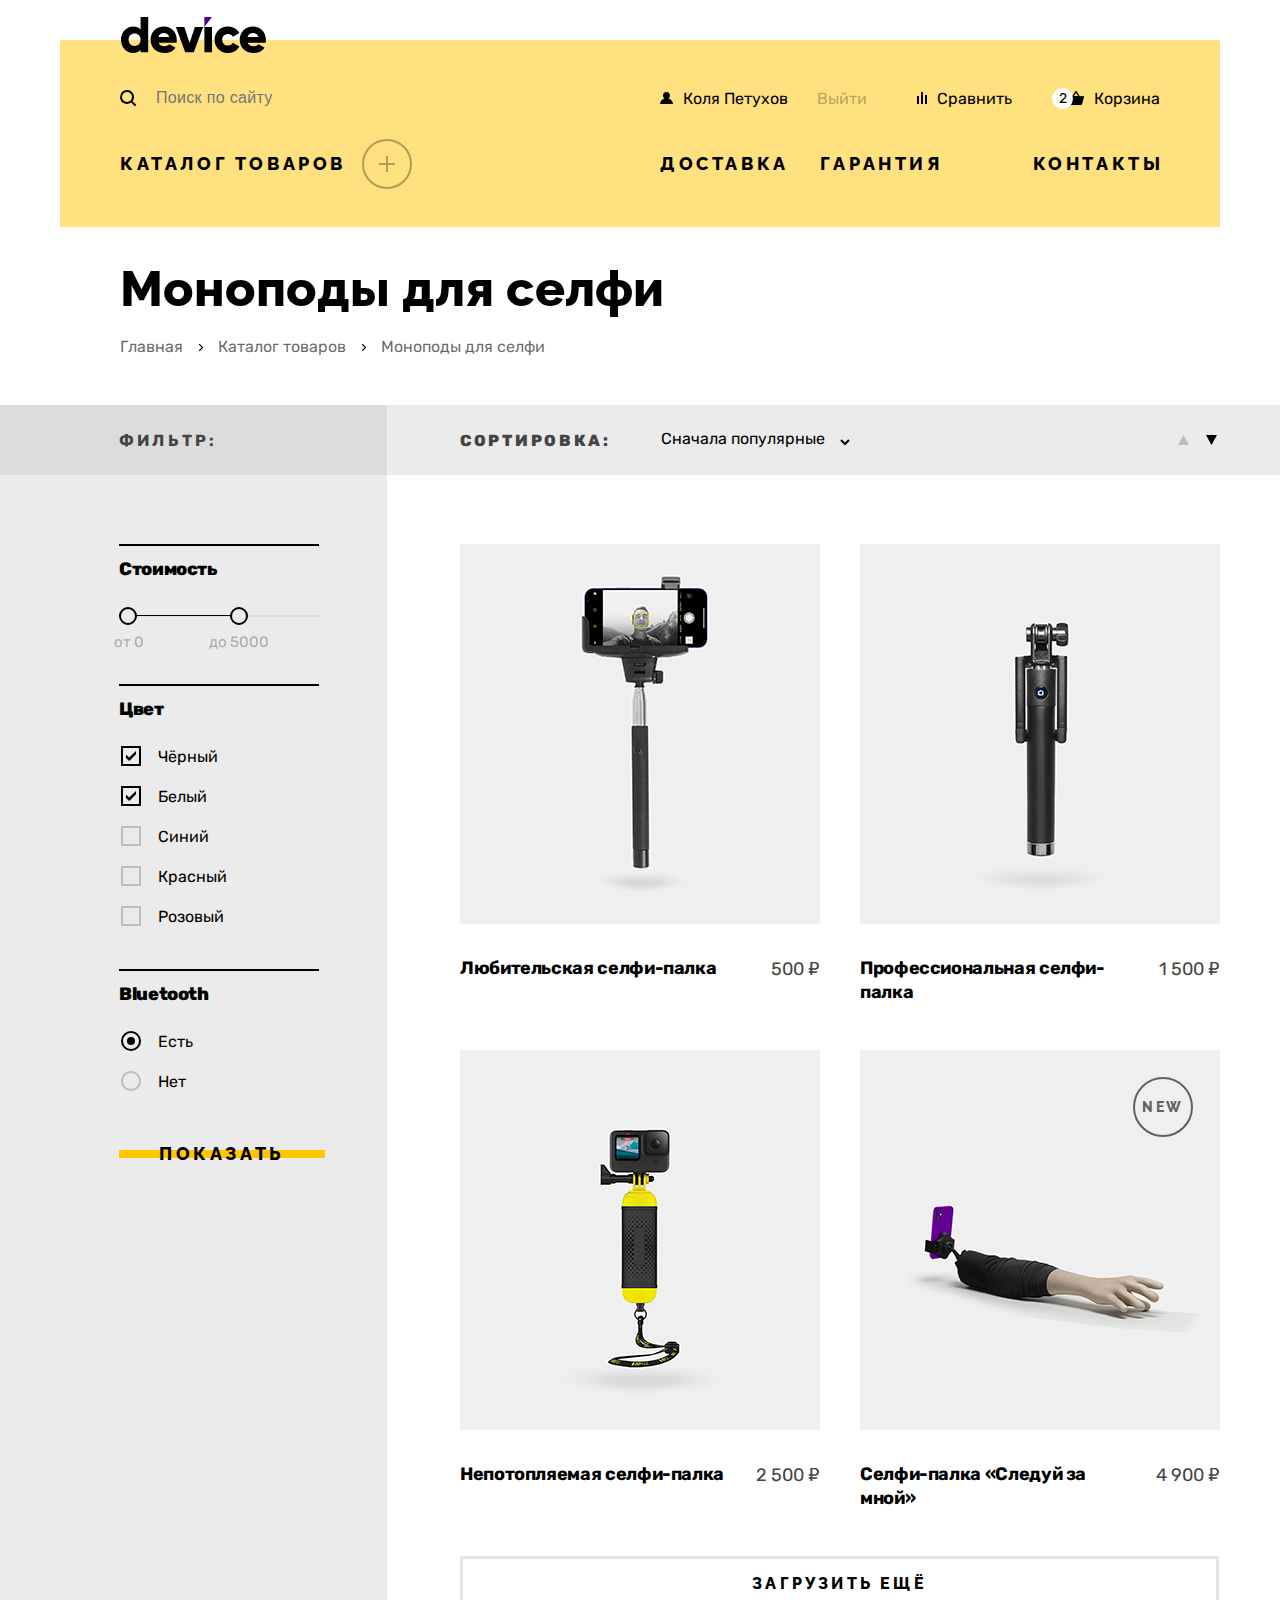
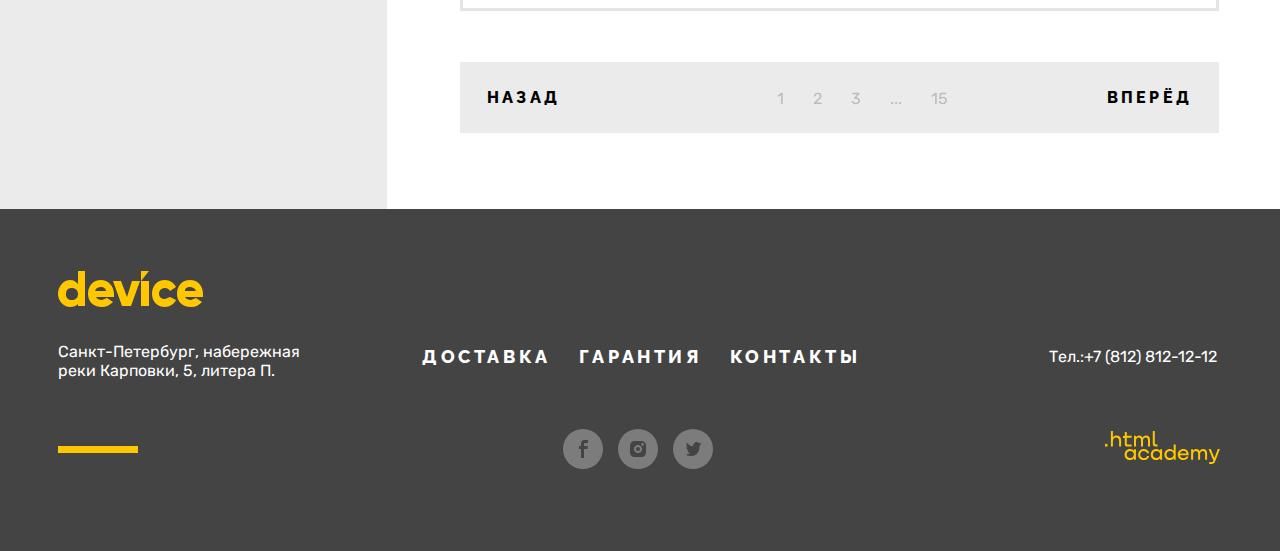
==== commit f6144a3b: "Pixel Perfect страница Каталог" ====
--- a/catalog.html
+++ b/catalog.html
@@ -9,7 +9,7 @@
 </head>
 <body>
 <!-- HEADER START -->
-<header class="container page-header">
+<header class="container page-header catalog-header">
 
   <a class="logo" title="Магазин Device">
     <span class="visually-hidden">Магазин Device</span>
@@ -35,7 +35,7 @@
         </a>
       </li>
 
-      <li class="user-menu-item user-menu-item-enter">
+      <li class="user-menu-item user-menu-item-exit">
         <a class="user-menu-link user-menu-link-exit" href="#">
           <span class="user-menu-link-text">Выйти</span>
         </a>
@@ -43,7 +43,7 @@
 
       <li class="user-menu-item user-menu-item-compare">
         <a class="user-menu-link user-menu-link-compare" href="#">
-          <img class="user-menu-link-ico" src="img/svg/compare.svg" alt="Войти" width="10" height="12">
+          <img class="user-menu-link-ico" src="img/svg/compare.svg" alt="Сравнить" width="10" height="12">
           <span class="user-menu-link-text">Сравнить</span>
         </a>
       </li>
@@ -51,7 +51,7 @@
       <li class="user-menu-item user-menu-item-basket">
         <a class="user-menu-link user-menu-link-basket" href="#">
           <span class="user-menu-item-numb">2</span>
-          <img class="user-menu-link-ico" src="img/svg/basket.svg" alt="Войти" width="16" height="14">
+          <img class="user-menu-link-ico" src="img/svg/basket.svg" alt="Корзина" width="16" height="14">
           <span class="user-menu-link-text">Корзина</span>
 
         </a>
@@ -115,7 +115,7 @@
 <!-- MAIN START -->
 <main class="main">
   <header class="inner-header container">
-    <h1 class="inner-header-title reset-indent title-1">Моноподы для селфи</h1>
+    <h1 class="inner-header-title title">Моноподы для селфи</h1>
     <ul class="breadcrumbs rs-list">
       <li class="breadcrumbs-item">
         <a class="breadcrumbs-link" href="index.html">Главная</a>
@@ -133,7 +133,7 @@
     <h2 class="visually-hidden">Каталог</h2>
     <div class="catalog-column catalog-left">
       <div class="catalog-filters-row">
-        <h3 class="catalog-filters-title reset-indent title-3">Фильтр:</h3>
+        <h3 class="catalog-filters-title">Фильтр:</h3>
       </div>
       <!-- Фильтр -->
       <div class="catalog-filter-wrapper">
@@ -165,7 +165,7 @@
           </fieldset>
 
           <fieldset class="catalog-filter-group">
-            <legend class="catalog-filter-title">Цвет</legend>
+            <legend class="catalog-filter-title catalog-filter-color">Цвет</legend>
             <ul class="catalog-filter-list rs-list">
               <li class="catalog-filter-item">
                 <label class="control">
@@ -208,7 +208,7 @@
           </fieldset>
 
           <fieldset class="catalog-filter-group">
-            <legend class="catalog-filter-title">Bluetooth</legend>
+            <legend class="catalog-filter-title catalog-filter-bluetooth">Bluetooth</legend>
             <ul class="catalog-filter-list rs-list">
               <li class="catalog-filter-item">
                 <label class="control">
@@ -217,7 +217,7 @@
                   <span class="control-label">Есть</span>
                 </label>
               </li>
-              <li class="catalog-filter-item">
+              <li class="catalog-filter-item ">
                 <label class="control">
                   <input class="visually-hidden control-input" type="radio" name="bluetooth" value="no">
                   <span class="control-mark control-mark-radio"></span>
@@ -234,7 +234,7 @@
     <div class="catalog-column catalog-right">
       <div class="catalog-sort-wrapper">
         <div class="catalog-sort">
-          <h3 class="catalog-sort-title reset-indent title-3">Сортировка:</h3>
+          <h3 class="catalog-sort-title">Сортировка:</h3>
           <form class="sorting-type">
             <label class="visually-hidden">Сортировка:</label>
             <select class="select-control" id="sorting">
@@ -332,7 +332,7 @@
             </a>
           </li>
         </ul>
-        <button class="pagination-show-more title-3">Загрузить ещё</button>
+        <button class="pagination-show-more">Загрузить ещё</button>
         <ul class="pagination rs-list">
           <li class="pagination-item pagination-item-prev">
               <a class="pagination-link pagination-prev">Назад</a>
@@ -389,7 +389,7 @@
 
       <ul class="social rs-list">
         <li class="social-item">
-          <a class="social-link" href="#">
+          <a class="social-link" href="https://www.facebook.com/htmlacademy">
             <svg class="social-icon" width="9" height="18" viewBox="0 0 9 18" fill="none"
                  xmlns="http://www.w3.org/2000/svg">
               <path d="M6.5 3H9V0H5.6C2.8 0 2 1.7 2 4.2V6H0V9H2V18H5V9H8.3L8.9 6H5V4.5C5 3.7 5.3 3 6.5 3Z" fill="none"/>
@@ -398,7 +398,7 @@
           </a>
         </li>
         <li class="social-item">
-          <a class="social-link" href="#">
+          <a class="social-link" href="https://www.instagram.com/htmlacademy/">
             <svg class="social-icon" width="16" height="16" viewBox="0 0 16 16" fill="none"
                  xmlns="http://www.w3.org/2000/svg">
               <path
@@ -412,7 +412,7 @@
           </a>
         </li>
         <li class="social-item">
-          <a class="social-link" href="#">
+          <a class="social-link" href="https://twitter.com/htmlacademy_ru">
             <svg class="social-icon" width="15" height="14" viewBox="0 0 15 14" fill="none"
                  xmlns="http://www.w3.org/2000/svg">
               <path
--- a/css/style.css
+++ b/css/style.css
@@ -107,14 +107,6 @@
   font-family: "Raleway", sans-serif;
   font-size: 50px;
   line-height: 50px;
-  font-weight: 800;
-  color: #000;
-}
-
-.categories-item-title {
-  font-family: "Raleway", sans-serif;
-  font-size: 18px;
-  line-height: 24px;
   font-weight: 800;
   color: #000;
 }
@@ -181,16 +173,20 @@
   position: relative;
 }
 
+.catalog-header {
+  padding-bottom: 37px;
+}
+
 .logo {
   position: absolute;
-  left: 60px;
-  top: -25px;
+  left: 61px;
+  top: -23px;
 }
 
 .header-row {
   display: flex;
   align-items: center;
-  padding-top: 33px;
+  padding-top: 38px;
   padding-right: 60px;
   padding-left: 60px;
   /*margin-bottom: 34px;*/
@@ -219,6 +215,7 @@
   outline: none;
   color: #000000;
   border-radius: 25px;
+  letter-spacing: 0.02em;
 }
 
 .header-search-input:hover {
@@ -284,7 +281,7 @@
 }
 
 .user-menu-link-ico {
-  margin-right: 12px;
+  margin-right: 10px;
 }
 
 .user-menu-link {
@@ -312,6 +309,10 @@
 
 .user-menu-item-enter {
   margin-right: auto;
+}
+
+.user-menu-item-exit {
+  margin-right: 50px;
 }
 
 .user-menu-link-exit {
@@ -344,25 +345,25 @@
 .navigation {
   padding-right: 60px;
   padding-left: 60px;
-  /*padding-bottom: 50px;*/
-  padding-top: 34px;
+  padding-top: 31px;
 }
 
 .navigation-item:first-child {
-  margin-right: 310px;
+  flex-shrink: 0;
+  margin-right: 314px;
 }
 
 .navigation-item:nth-child(2) {
-  margin-right: 30px;
+  margin-right: 31px;
 }
 
 .navigation-item:nth-child(3) {
   margin-right: 90px;
 }
 
-.navigation-item:nth-last-child(1) {
-  margin-left: auto;
-}
+/*.navigation-item:nth-last-child(1) {*/
+/*  margin-left: auto;*/
+/*}*/
 
 .navigation-link {
   font-family: "Raleway", sans-serif;
@@ -440,7 +441,7 @@
   background-image: url("../img/svg/plus.svg");
   background-repeat: no-repeat;
   background-position: center;
-  right: -64px;
+  right: -66px;
   top: -10px;
 }
 
@@ -502,18 +503,6 @@
 
 .slider-list {
   counter-reset: slider-counter 0;
-
-}
-
-.slider-list::before {
-  content: "";
-  width: 1160px;
-  height: 114px;
-  background-color: #FFE17F;
-  top: 0;
-  right: 0;
-  position: absolute;
-  z-index: -1;
 }
 
 .slider-item {
@@ -526,7 +515,7 @@
 
 .slider-item::before {
   position: absolute;
-  top: 15px;
+  top: 7px;
   right: 50px;
   color: #ffffff;
   line-height: 1;
@@ -542,23 +531,22 @@
 }
 
 .slider-column {
-  outline: 1px solid #000;
   position: relative;
 }
 
 .slider-column-right {
-  padding-top: 120px;
+  padding-top: 122px;
   padding-bottom: 36px;
 }
 
 .slider-title {
   margin: 0;
-  margin-bottom: 25px;
+  margin-bottom: 28px;
 }
 
 .slider-text {
   margin: 0;
-  margin-bottom: 30px;
+  margin-bottom: 40px;
 }
 
 .slider-feature {
@@ -568,19 +556,21 @@
 
 .slider-feature-meaning {
   margin: 0;
-  margin-bottom: 12px;
+  margin-bottom: 11px;
   font-size: 36px;
   line-height: 30px;
   color: #000000;
 }
 
 .slider-feature-text {
-  margin: 0;
+  margin-top: 0;
+  letter-spacing: -0.06em;
 }
 
 .slider-column-btn {
   display: inline-block;
-  margin-bottom: 50px;
+  margin-bottom: 59px;
+  padding: 10px 37px;
 }
 
 .slider-feature-item {
@@ -620,13 +610,13 @@
 
 .slider-dots {
   position: absolute;
-  right: 60px;
-  display: flex;
-  top: 335px;
+  right: 61px;
+  display: flex;
+  top: 349px;
 }
 
 .slider-dots-item:not(.slider-dots-item:last-child) {
-  margin-right: 22px;
+  margin-right: 23px;
 }
 
 .slider-dots-button {
@@ -635,18 +625,18 @@
   min-height: 11px;
   border-radius: 50%;
   border: none;
-  outline: 2px solid #000000;
+  box-shadow: inset 0 0 0 2px #000000;
   font-size: 0;
   background-color: transparent;
   cursor: pointer;
 }
 
 .slider-dots-button:focus {
-  outline-color: #AF4FFF;
+  box-shadow: inset 0 0 0 2px #AF4FFF;
 }
 
 .slider-dots-button:hover {
-  outline-color: #000000;
+  box-shadow: inset 0 0 0 2px #000000;
   opacity: 0.6;
 }
 
@@ -661,21 +651,24 @@
   /* CATEGORIES */
 
 .categories {
-  padding-top: 70px;
-  padding-bottom: 169px;
+  padding-top: 56px;
+  padding-bottom: 162px;
 }
 
 .categories-list {
-  display: flex;
-  justify-content: space-between;
-}
-
-.categories-item {
-  width: calc(100% / 6 - 20px);
+  display: grid;
+  grid-template-columns: repeat(6, 1fr);
+  column-gap: 40px;
 }
 
 .categories-item-title {
-  margin-top: 33px;
+  font-family: "Raleway", sans-serif;
+  font-size: 18px;
+  line-height: 24px;
+  font-weight: 800;
+  color: #000;
+  letter-spacing: -0.02em;
+  margin-top: 0;
 }
 
 .categories-item-box {
@@ -685,6 +678,7 @@
   width: 100%;
   height: 160px;
   background-color: #FFE17F;
+  margin-bottom: 32px;
 }
 
 .categories-item-box-bottom {
@@ -734,7 +728,8 @@
 
 .tabs {
   background: #f0f0f0;
-  padding-bottom: 110px;
+  padding-bottom: 117px;
+  margin-bottom: 90px;
 }
 
 .tabs-container {
@@ -742,7 +737,7 @@
 }
 
 .tabs-controls {
-  width: 280px;
+  width: 283px;
   flex-shrink: 0;
   margin-top: -20px;
   position: relative;
@@ -759,13 +754,14 @@
 }
 
 .tabs-controls-item {
-  margin-bottom: 20px;
+  margin-bottom: 23px;
 }
 
 .tabs-controls-btn {
   width: 160px;
   z-index: 0;
   padding: 10px 20px;
+  letter-spacing: 0.19em;
 }
 
 .tabs-controls-btn::before {
@@ -830,11 +826,11 @@
 
 .tabs-content-title {
   margin: 0;
-  margin-bottom: 30px;
+  margin-bottom: 33px;
 }
 
 .tabs-content-text {
-  margin: 0;
+  margin-top: 0;
 }
 
 .tabs-content-item:not(.tabs-content-item-current) {
@@ -842,22 +838,21 @@
 }
 
 .tabs-content-item:nth-child(1) {
-  background: url("../img/tabs/delivery-2.svg") no-repeat top 0 right 0;
+  background: url("../img/tabs/delivery-2.svg") no-repeat top 14px right -3px;
 }
 
 .tabs-content-item:nth-child(2) {
-  background: url("../img/tabs/warranty-1.svg") no-repeat top 0 right 0;
+  background: url("../img/tabs/warranty-1.svg") no-repeat top 14px right -3px;
 }
 
 .tabs-content-item:nth-child(3) {
-  background: url("../img/tabs/credit-1.svg") no-repeat top 0 right 0;
+  background: url("../img/tabs/credit-1.svg") no-repeat top 14px right -3px;
 }
 
 /* DELIVERY */
 
 .delivery {
   background-color: #F0F0F0;
-  margin-top: 90px;
   margin-bottom: 97px;
 }
 
@@ -880,7 +875,14 @@
 }
 
 .delivery-title {
-  margin: 0;
+  font-family: "Raleway", sans-serif;
+  font-weight: 800;
+  font-size: 20px;
+  line-height: 23px;
+  text-align: center;
+  letter-spacing: 0.2em;
+  text-transform: uppercase;
+  padding-right: 50px;
 }
 
 .delivery-info {
@@ -923,16 +925,16 @@
   /* COMPANY */
 
 .company {
-  display: flex;
-  justify-content: space-between;
-  padding-bottom: 87px;
+  display: grid;
+  grid-template-columns: repeat(2, 1fr);
+  column-gap: 40px;
+  margin-bottom: 80px;
 }
 
 /* ABOUT */
 
 .about {
   padding-top: 50px;
-  max-width: 560px;
   position: relative;
 }
 
@@ -948,18 +950,19 @@
 
 .about-title {
   margin: 0;
-  margin-bottom: 50px;
+  margin-bottom: 45px;
 }
 
 .about-text {
   margin: 0;
   margin-bottom: 30px;
+  padding-right: 53px;
 }
 
 .about-list {
-  margin-top: 80px;
-  margin-bottom: 47px;
-  padding-left: 20px;
+  margin-top: 75px;
+  margin-bottom: 68px;
+  padding-left: 33px;
 }
 
 .about-item {
@@ -967,7 +970,7 @@
   font-size: 18px;
   line-height: 20px;
   color: #000000;
-  margin-bottom: 30px;
+  margin-bottom: 20px;
   position: relative;
 }
 
@@ -976,7 +979,7 @@
   position: absolute;
   top: 50%;
   transform: translateY(-50%);
-  left: -20px;
+  left: -33px;
   background-color: #FFE17F;
   width: 8px;
   height: 8px;
@@ -992,14 +995,13 @@
 }
 
 .about-button {
-
+padding: 10px 17px;
 }
 
 /* CONTACTS */
 
 .contacts {
   padding-top: 50px;
-  max-width: 560px;
   position: relative;
 }
 
@@ -1015,12 +1017,13 @@
 
 .contacts-title {
   margin: 0;
-  margin-bottom: 50px;
+  margin-bottom: 45px;
 }
 
 .contacts-text {
   margin: 0;
   margin-bottom: 30px;
+  padding-right: 53px;
 }
 
 .contacts-lead {
@@ -1032,12 +1035,12 @@
 }
 
 .contacts-address {
-  margin: 0;
-  margin-bottom: 28px;
+  margin-top: 0;
+  margin-bottom: 30px;
 }
 
 .contacts-time {
-  margin-bottom: 67px;
+  margin-bottom: 63px;
 }
 
 .contacts-phone {
@@ -1045,18 +1048,22 @@
   color: #444444;
 }
 
+.contact-button {
+  padding: 10px 33px;
+}
+
 /* SUBSCRIPTION */
 
 .subscription {
   background-color: #F0F0F0;
-  padding-bottom: 134px;
+  padding-bottom: 132px;
 }
 
 .subscription-top {
   display: flex;
   justify-content: space-between;
-  padding-top: 80px;
-  margin-bottom: 50px;
+  padding-top: 77px;
+  margin-bottom: 59px;
 }
 
 .subscription-title,
@@ -1066,12 +1073,14 @@
 
 .subscription-title {
   margin: 0;
+  padding-right: 150px;
 }
 
 .subscription-text {
   margin: 0;
-}
-
+  padding-top: 10px;
+  padding-right: 32px;
+}
 
 .subscription-bottom {
   display: flex;
@@ -1081,6 +1090,7 @@
 
 .subscription-form {
   display: flex;
+  height: 55px;
 }
 
 .subscription-search {
@@ -1089,9 +1099,10 @@
   border: none;
   color: rgba(68, 68, 68, 0.5);
   background-color: transparent;
-  /*opacity: 0.5;*/
   border-bottom: 3px solid rgba(0, 0, 0, 0.5);
   outline: none;
+  font-size: 18px;
+  line-height: 30px;
 }
 
 .subscription-search:focus {
@@ -1121,11 +1132,11 @@
 }
 
 .subscription-btn {
-  padding: 10px 50px;
+  padding: 10px 38px;
   font-family: "Raleway", sans-serif;
   line-height: 21px;
   font-weight: 800;
-  font-size: 20px;
+  font-size: 18px;
   background-color: transparent;
   cursor: pointer;
   text-decoration: none;
@@ -1154,7 +1165,7 @@
 
 .subscription-info {
   position: relative;
-  padding-left: 25px;
+  padding-left: 37px;
   margin: 0;
 }
 
@@ -1173,27 +1184,28 @@
 
 .page-footer {
   background-color: #444444;
-  color: #ffffff;
 }
 
 .page-footer-container {
   display: flex;
   justify-content: space-between;
-  padding-top: 62px;
+  padding-top: 60px;
   padding-bottom: 77px;
 }
 
 .footer-address {
   position: relative;
-  width: 240px;
+  width: 250px;
   font-size: 16px;
   line-height: 19px;
+  padding-top: 2px;
+  margin-left: -2px;
 }
 
 .footer-address::before {
   content: '';
   position: absolute;
-  bottom: 0;
+  bottom: 21px;
   left: 0;
   width: 80px;
   height: 7px;
@@ -1206,23 +1218,24 @@
 }
 
 .footer-address-text {
-  margin: 0;
-  margin-bottom: 66px;
+  margin: 0 0 66px;
+  color: #ffffff;
 }
 
 .footer-information {
-  padding-top: 75px;
+  width: 530px;
+  padding-left: 48px;
+  padding-top: 77px;
 }
 
 .footer-menu {
   display: flex;
   flex-wrap: wrap;
-  margin-bottom: 60px;
-
-}
-
-.footer-menu-item {
-  margin-right: 30px;
+  margin-bottom: 62px;
+}
+
+.footer-menu-item:not(:last-child) {
+  margin-right: 28px;
 }
 
 .footer-menu-item:last-child {
@@ -1274,7 +1287,7 @@
   display: flex;
   flex-wrap: wrap;
   justify-content: center;
-  /*margin-top: 63px;*/
+  padding-right: 50px;
 }
 
 .social-item {
@@ -1329,13 +1342,16 @@
 }
 
 .footer-authors {
-  padding-top: 75px;
+  width: 250px;
+  padding-top: 73px;
   text-align: right;
 }
 
 .footer-phone {
-  margin-bottom: 65px;
+  margin-bottom: 59px;
+  padding-right: 3px;
   display: block;
+  font-size: 16px;
   color: #ffffff;
 }
 
@@ -1402,7 +1418,7 @@
   background: #DCDCDC;
   display: flex;
   justify-content: flex-end;
-  padding: 25px 0 25px 50px;
+  padding: 25px 0 25px 58px;
   align-items: center;
 }
 
@@ -1411,6 +1427,8 @@
   min-width: 268px;
   font-size: 16px;
   line-height: 19px;
+  letter-spacing: 0.2em;
+  text-transform: uppercase;
 }
 
 .catalog-filter-wrapper {
@@ -1427,9 +1445,8 @@
 
 .catalog-filter-group {
   border: none;
-  margin: 0;
   padding: 0;
-  margin-bottom: 33px;
+  margin: 0 0 33px;
   position: relative;
 }
 
@@ -1437,16 +1454,18 @@
   margin-bottom: 28px;
 }
 
+.catalog-filter-group:nth-child(3) {
+  margin-bottom: 27px;
+}
+
 .catalog-filter-title {
-  padding: 0;
-  margin: 0;
   width: 100%;
   font-weight: 800;
   line-height: 20px;
   letter-spacing: -0.02em;
   color: #000000;
-  margin-bottom: 26px;
-  padding-top: 15px;
+  margin: 0 0 26px;
+  padding: 15px 0 0;
 }
 
 .catalog-filter-title::after {
@@ -1459,6 +1478,14 @@
   background-color: #000000;
 }
 
+.catalog-filter-color {
+  margin-bottom: 22px;
+}
+
+.catalog-filter-bluetooth {
+  margin-bottom: 22px;
+}
+
 .catalog-filter-item {
   margin-bottom: 10px;
   padding-left: 2px;
@@ -1476,27 +1503,27 @@
   display: flex;
   justify-content: space-between;
   align-items: center;
-  padding: 15px 0 15px 72px;
+  padding: 15px 0 15px 73px;
 }
 
 .catalog-sort-title {
+  font-weight: 800;
   font-size: 16px;
-  line-height: 18px;
-  margin: 0;
-  margin-right: 50px;
+  line-height: 19px;
+  letter-spacing: 0.17em;
+  text-transform: uppercase;
+  margin: 0 46px 0 0;
 }
 
 .sort-dir {
   display: flex;
   justify-content: space-between;
   margin-left: auto;
-  align-items: center;
-  /*position: relative;*/
-  /*right: -10px;*/
+  padding-top: 4px;
 }
 
 .sort-dir-item:not(:last-child) {
-  margin-right: 19px;
+  margin-right: 17px;
 }
 
 .sort-dir-link {
@@ -1520,25 +1547,505 @@
 
 .catalog-wrapper {
   width: 832px;
-  padding: 69px 0 75px 72px;
+  padding: 69px 0 76px 73px;
 }
 
 .product-list {
   display: grid;
   grid-template-columns: repeat(2, 360px);
   column-gap: 40px;
-  row-gap: 44px;
-  margin-bottom: 43px;
+  row-gap: 46px;
+  margin-bottom: 46px;
 }
 
 .user-menu-item {
   position: relative;
 }
 
+.inner-header {
+  padding: 37px 60px 44px;
+}
+
+.inner-header-title {
+  margin: 0 0 17px;
+}
+
+.breadcrumbs {
+  display: flex;
+  flex-wrap: wrap;
+}
+
+.breadcrumbs-item:not(:last-child) {
+  padding-right: 20px;
+  margin-right: 15px;
+  position: relative;
+}
+
+.breadcrumbs-item:not(:last-child)::after {
+  content: "";
+  position: absolute;
+  top: 13px;
+  right: 0;
+  z-index: 1;
+  width: 4px;
+  height: 7px;
+  background: url("../img/svg/nav-arrow-2.svg") no-repeat center/contain;
+}
+
+.breadcrumbs-link {
+  color: rgba(0, 0, 0, 0.6);
+  font-size: 16px;
+  line-height: 19px;
+}
+
+.breadcrumbs-link:focus {
+  outline: 5px solid #AF4FFF;
+  outline-offset: 4px;
+}
+
+.breadcrumbs-link:hover {
+  color: rgba(0, 0, 0, 1);
+}
+
+.breadcrumbs-link:hover {
+  color: rgba(0, 0, 0, 0.3);
+}
+
+/* ==================================
+	 Section - Страница каталог
+	 ================================= */
+
+.catalog-title {
+  font-size: 16px;
+  line-height: 19px;
+  padding-right: 40px;
+}
+
+.content-header-filtr {
+  background-color: #DCDCDC;
+}
+
+.content-header-sort,
+.content-filtr-wrapper {
+  background: #EBEBEB;
+}
+
+.control-label {
+  font-size: 16px;
+  line-height: 19px;
+  color: #000000;
+}
+
+.product-card {
+  position: relative;
+}
+.product-card-new::after {
+  position: absolute;
+  content: "New";
+  top: 27px;
+  right: 27px;
+  width: 60px;
+  height: 60px;
+  border: 2px solid rgba(0, 0, 0, 0.6);
+  border-radius: 50%;
+  display: flex;
+  justify-content: center;
+  align-items: center;
+  text-transform: uppercase;
+  color: rgba(0, 0, 0, 0.6);
+  letter-spacing: 0.2em;
+  font-weight: 800;
+  font-size: 14px;
+  line-height: 16px;
+  font-family: "Raleway", sans-serif;
+}
+
+.product-card-link {
+  font-size: 18px;
+  line-height: 20px;
+  letter-spacing: -0.02em;
+  color: #000000;
+}
+
+.product-card-link span {
+  display: block;
+  line-height: 28px;
+}
+
+.select-control {
+  font-family: "Rubik", sans-serif;
+  font-style: normal;
+  font-size: 16px;
+  line-height: 19px;
+  border: none;
+  background-color: inherit;
+  width: 196px;
+  padding-bottom: 8px;
+}
+
+.select-control:focus {
+  outline: 5px solid #AF4FFF;
+  outline-offset: 4px;
+}
+
+.select-control:hover {
+  color: rgba(0, 0, 0, 0.6);
+}
+
+.select-control:active {
+  color: rgba(0, 0, 0, 0.3);
+}
+
+.product-card-header {
+  position: relative;
+  display: block;
+  color: #000000;
+  outline: none;
+}
+
+.product-card-header:focus > .product-card-image {
+  box-shadow: 0 0 0 5px #AF4FFF;
+  z-index: 5;
+}
+
+.product-card-header:focus > .product-card-body {
+  color: #AF4FFF;
+}
+
+.product-card-header:focus .product-card-price {
+  color: #AF4FFF;
+}
+
+.product-card-overlay {
+  position: absolute;
+  top: 0;
+  left: 0;
+  width: 100%;
+  height: 100%;
+  display: flex;
+  justify-content: center;
+  align-items: center;
+  opacity: 0;
+  transition: opacity 0.25s ease;
+}
+
+.product-card-image {
+  margin-bottom: 32px;
+  transition: opacity 0.4s ease;
+}
+.product-card-header:hover .product-card-image {
+  opacity: 0.4;
+}
+
+.product-card-header:hover .product-card-overlay {
+  opacity: 1;
+}
+
+.link-detailed {
+  z-index: 3;
+  padding: 0 17px;
+  margin-bottom: 55px;
+}
+
+.link-detailed:hover::before {
+  height: 8px;
+}
+
+.product-card-body {
+  display: flex;
+  justify-content: space-between;
+  align-items: flex-start;
+}
+
+.product-card-title {
+  width: 280px;
+  font-family: "Rubik", sans-serif;
+  font-weight: 700;
+  font-size: 18px;
+  line-height: 24px;
+  letter-spacing: -0.02em;
+  margin: 0 15px 0 0;
+}
+
+.product-card-price {
+  font-size: 18px;
+  line-height: 21px;
+  color: #444444;
+  margin: 0;
+  padding-right: 1px;
+  padding-top: 3px;
+}
+
+.range-scale {
+  position: relative;
+  height: 2px;
+  margin-bottom: 8px;
+  margin-top: 10px;
+  background-color: #DCDCDC;
+}
+
+.range-bar {
+  position: absolute;
+  left: 0;
+  width: 114px;
+  height: 1px;
+  background-color: #000000;
+}
+
+.range-toggle {
+  position: absolute;
+  width: 18px;
+  height: 18px;
+  background-color: #EBEBEB;
+  border: 2px solid #000000;
+  border-radius: 50%;
+  cursor: pointer;
+}
+
+.range-toggle:focus,
+.catalog-filter-label:focus {
+  border-color: #AF4FFF;
+  color: #AF4FFF;
+  outline: none;
+}
+
+.range-toggle:active {
+  background-color: #000000;
+  border-color: #000000;
+}
+
+.toggle-min {
+  top: -8px;
+}
+
+.toggle-max {
+  top: -8px;
+  right: -15px;
+}
+
+.range-wrapper-inputs {
+  display: flex;
+  justify-content: space-between;
+  left: -5px;
+  position: relative;
+  padding-right: 43px;
+  font-size: 15px;
+  line-height: 18px;
+  margin-top: 16px;
+}
+
+.catalog-filter-label {
+  display: flex;
+}
+
+.range-input {
+  width: 16px;
+  padding: 0 2px;
+  font: inherit;
+  text-align: center;
+  background-color: transparent;
+  border: none;
+  color: inherit;
+}
+
+.range-input-right {
+  width: 44px;
+}
+
+.range-input::-webkit-outer-spin-button,
+.range-input::-webkit-inner-spin-button {
+  appearance: none;
+  margin: 0;
+}
+
+.control {
+  position: relative;
+  display: block;
+  padding-left: 37px;
+  cursor: pointer;
+}
+
+.control-input:checked + .control-mark {
+  border: 2px solid rgba(0, 0, 0, 1);
+}
+
+.control-input:focus:checked + .control-mark:after {
+  background-image: url(../img/svg/tick-focus.svg);
+}
+
+.control-input:focus + .control-mark {
+  border: 2px solid #AF4FFF;
+}
+
+.control-input:focus ~ .control-label {
+  color: #AF4FFF;
+}
+
+.control-mark {
+  position: absolute;
+  top: 5px;
+  left: 0;
+  width: 20px;
+  height: 20px;
+  border: 2px solid rgba(0, 0, 0, 0.2);
+  display: block;
+  justify-content: center;
+  align-items: center;
+}
+
+.control-mark::after {
+  position: absolute;
+  content: "";
+  width: 10px;
+  height: 10px;
+  top: 50%;
+  left: 50%;
+  transform: translate(-50%, -50%);
+  background: url("../img/svg/tick.svg") no-repeat center/contain;
+  display: none;
+}
+
+.control-mark-radio {
+  border-radius: 50%;
+}
+
+.control-mark-radio::after {
+  width: 8px;
+  height: 8px;
+  border-radius: 50%;
+  background: #000000;
+}
+
+
+.control-input:checked + .control-mark-radio::after,
+.control-input:checked + .control-mark::after {
+  display: block;
+}
+
+.control-input:focus:checked + .control-mark-radio::after {
+  background-color: #AF4FFF;
+}
+
+.control-input:active + .control-mark,
+.control-input:active + .control-mark::after {
+  opacity: 0.3;
+}
+
+.catalog-button {
+  z-index: 1;
+}
+
+.catalog-button::before {
+  background-color: #FFC700;
+}
+
+.catalog-button:hover::before {
+  background-color: #FFC700;
+}
+
+.catalog-button:focus::before {
+  background-color: #AF4FFF;
+}
+
+.catalog-filter-label {
+  color: rgba(0, 0, 0, 0.3);
+}
+
+.pagination-show-more {
+  width: 100%;
+  background-color: #ffffff;
+  border: none;
+  box-shadow: inset 0 0 0 3px rgba(0, 0, 0, 0.1);
+  padding: 18px 0;
+  margin-bottom: 51px;
+  font-weight: 800;
+  font-size: 16px;
+  line-height: 19px;
+  cursor: pointer;
+  font-family: "Raleway", sans-serif;
+  letter-spacing: 0.2em;
+  text-transform: uppercase;
+}
+
+.pagination-show-more:focus {
+  box-shadow: inset 0 0 0 5px #AF4FFF;
+}
+
+.pagination-show-more:hover {
+  box-shadow: inset 0 0 0 3px rgba(0, 0, 0, 1);
+}
+
+.pagination-show-more:active {
+  box-shadow: inset 0 0 0 3px rgba(0, 0, 0, 0.3);
+  color: rgba(0, 0, 0, 0.3);
+}
+
+.pagination {
+  background-color: #EBEBEB;
+  display: flex;
+  justify-content: space-between;
+  align-items: center;
+}
+
+.pagination-sublist {
+  padding-left: 59px;
+  display: flex;
+  flex-wrap: wrap;
+  justify-content: center;
+  align-items: center;
+}
+
+.pagination-link {
+  font-size: 16px;
+  line-height: 19px;
+  text-align: center;
+  color: rgba(0, 0, 0, 0.3);
+  letter-spacing: 0.2em;
+}
+
+.pagination-next,
+.pagination-prev {
+  font-family: "Raleway", sans-serif;
+  text-transform: uppercase;
+  color: #000000;
+  padding: 26px 27px;
+  display: block;
+}
+
+.pagination-link:focus,
+.sublist-link:focus {
+  box-shadow: inset 0 0 0 5px #AF4FFF;
+}
+
+.pagination-link:hover {
+  background-color: #DCDCDC;
+}
+
+.pagination-link:active {
+  color: rgba(0, 0, 0, 0.3);
+  background-color: #DCDCDC;
+}
+
+.sublist-item:not(.sublist-item:last-child) {
+  margin-right: 5px;
+}
+
+.sublist-link {
+  padding: 8px 12px;
+  font-size: 16px;
+  line-height: 19px;
+  color: rgba(68, 68, 68, 0.3);
+}
+
+.sublist-link:hover {
+  color: rgba(68, 68, 68, 1);
+}
+
+.sublist-link:active {
+  color: rgba(68, 68, 68, 0.1);
+}
+
 .popover {
-  /* opacity: 0; */
-  /* visibility: hidden; */
-  /* user-select: none; */
   position: absolute;
   top: 33px;
   right: -80px;
@@ -1574,10 +2081,11 @@
 
 .cart-item {
   display: flex;
+  align-items: center;
   padding: 20px;
 }
 .cart-item + .cart-item {
-  border-top: 1px solid red;
+  border-top: 1px solid rgba(255, 255, 255, 0.1);
 }
 
 .cart-item-link {
@@ -1604,16 +2112,18 @@
   border: none;
   background-color: inherit;
   cursor: pointer;
-  display: flex;
-  padding-top: 6px;
-  padding-right: 0;
-}
-
-.cart-items-result {
+  margin-left: auto;
+}
+
+.cart-result {
   background-color: #1a1a1a;
   display: flex;
   justify-content: space-between;
-  padding: 12px 20px;
+  padding: 15px 20px;
+}
+
+.cart-result-text {
+  margin: 0;
 }
 
 .cart-button-wrapper {
@@ -1627,460 +2137,309 @@
   padding: 15px 0;
 }
 
-.inner-header {
-  padding: 37px 60px 49px;
-}
-
-.inner-header-title {
-  margin: 0;
-  margin-bottom: 31px;
-}
-
-.breadcrumbs {
-  display: flex;
-  flex-wrap: wrap;
-}
-
-.breadcrumbs-item:not(:last-child) {
-  padding-right: 20px;
-  margin-right: 15px;
-  position: relative;
-}
-
-.breadcrumbs-item:not(:last-child)::after {
-  content: "";
-  position: absolute;
-  top: 13px;
+.cart-button:before {
+  display: none;
+}
+
+.overlay {
+  display: flex;
+}
+
+.modal-container {
+  position: fixed;
+  top: 0;
   right: 0;
-  z-index: 1;
-  width: 4px;
-  height: 7px;
-  background: url("../img/svg/nav-arrow-2.svg") no-repeat center/contain;
-}
-
-.breadcrumbs-link {
-  color: rgba(0, 0, 0, 0.6);
-  font-size: 16px;
-  line-height: 19px;
-}
-
-.breadcrumbs-link:focus {
-  outline: 5px solid #AF4FFF;
-  outline-offset: 4px;
-}
-
-.breadcrumbs-link:hover {
-  color: rgba(0, 0, 0, 1);
-}
-
-.breadcrumbs-link:hover {
-  color: rgba(0, 0, 0, 0.3);
-}
-
-/* ==================================
-	 Section - Страница каталог
-	 ================================= */
-
-.catalog-title {
-  font-size: 16px;
-  line-height: 19px;
-  padding-right: 40px;
-}
-
-.content-header-filtr {
-  background-color: #DCDCDC;
-}
-
-.content-header-sort,
-.content-filtr-wrapper {
-  background: #EBEBEB;
-}
-
-.control-label {
-  font-size: 16px;
-  line-height: 19px;
-  color: #000000;
-}
-
-.product-card {
-  position: relative;
-}
-.product-card-new::after {
-  position: absolute;
-  content: "New";
-  top: 27px;
-  right: 27px;
-  width: 60px;
-  height: 60px;
-  border: 2px solid rgba(0, 0, 0, 0.6);
-  border-radius: 50%;
-  display: flex;
+  left: 0;
+  bottom: 0;
+  /*display: flex;*/
+  width: 100%;
+  height: 100%;
+  background: rgba(240, 240, 240, 0.9);
+  z-index: 5;
+  display: none;
   justify-content: center;
   align-items: center;
-  text-transform: uppercase;
-  color: rgba(0, 0, 0, 0.6);
-  letter-spacing: 0.2em;
+}
+
+.modal {
+  background-color: #ffffff;
+  box-shadow: inset 0 0 0 10px rgba(0, 0, 0, 1);
+  width: 920px;
+  padding: 80px;
+  position: relative;
+}
+
+.modal-title {
+  margin: 0 0 70px;
+  font-family: "Raleway", sans-serif;
+  font-style: normal;
   font-weight: 800;
+  font-size: 50px;
+  line-height: 50px;
+  color: #000000;
+}
+
+
+
+.modal-close-button {
+  border: none;
+  cursor: pointer;
+  position: absolute;
+  background-color: #ffffff;
+  right: 80px;
+  top: 89px;
+  padding: 0;
+  width: 50px;
+  height: 50px;
+  border-radius: 50%;
+  outline: none;
+}
+
+.modal-close-button:focus {
+  box-shadow: inset 0 0 0 5px #AF4FFF;
+}
+
+.modal-close-button:hover {
+  opacity: 0.6;
+}
+
+.modal-close-button:active {
+  opacity: 0.3;
+  box-shadow: none;
+}
+
+.modal-close-button:focus {
+  border-color: #AF4FFF;
+}
+
+.order-form {
+  display: flex;
+  flex-direction: row;
+  flex-wrap: wrap;
+  justify-content: space-between;
+}
+
+.field-group {
+  margin-bottom: 20px;
+}
+
+.form-label {
+  font-size: 18px;
+  font-weight: 800;
+  line-height: 20px;
+  letter-spacing: -0.05em;
+  margin-bottom: 17px;
+  display: inline-block;
+}
+
+.field {
+  height: 60px;
+  background-color: #F0F0F0;
+  border: none;
+  padding: 24px 0 24px 21px;
+  font-size: 16px;
+  line-height: 20px;
+  cursor: pointer;
+}
+
+.field::placeholder {
+  color: rgb(0, 0, 0, 0.6);
+}
+
+.field:hover {
+  background-color: #EBEBEB;
+}
+
+.field:focus {
+  box-shadow: inset 0 0 0 5px #AF4FFF;
+}
+
+.field:valid {
+  box-shadow: inset 0 0 0 5px #000000;
+}
+
+.field-error {
+  box-shadow: inset 0 0 0 5px rgba(255, 61, 61, 1);
+}
+
+.field-subtitle {
   font-size: 14px;
-  line-height: 16px;
-  font-family: "Raleway", sans-serif;
-}
-
-.product-card-link {
-  font-size: 18px;
   line-height: 20px;
-  letter-spacing: -0.02em;
   color: #000000;
 }
 
-.product-card-link span {
+.field-subtitle-red {
+  color: #ff3d3d;
+}
+
+.order-form-name,
+.order-form-name .field {
+  width: 360px;
+  position: relative;
+}
+
+.order-form-name::before {
+  content: "";
+  position: absolute;
+  top: 50%;
+  z-index: 1;
+  right: 21px;
+  background: url(../img/svg/bust.svg) no-repeat center;
+  width: 13px;
+  height: 12px;
+  opacity: 0.3;
+}
+
+.order-form-email,
+.order-form-email .field {
+  width: 360px;
+  position: relative;
+}
+
+.order-form-email::before {
+  content: "";
+  position: absolute;
+  top: 50%;
+  z-index: 1;
+  right: 21px;
+  background: url(../img/svg/mail.svg) no-repeat center;
+  width: 15px;
+  height: 12px;
+  opacity: 0.3;
+}
+
+.order-form-what,
+.order-form-what .field {
+  width: 560px;
+}
+
+.order-form-quantity {
+  width: 160px;
+  position: relative;
+}
+
+.button-order-submit {
+  margin-top: 30px;
+}
+
+.quantity-block {
+  display: flex;
+  justify-content: space-around;
+  align-items: center;
+  background-color: #F0F0F0;
+  padding: 5px 0;
+  cursor: pointer;
+}
+
+.quantity-block:hover {
+  background-color: #EBEBEB;
+}
+
+.quantity-block:focus {
+  border: 5px solid #AF4FFF;
+}
+
+.button-info {
+  width: 26px;
+  height: 26px;
+  background-color: #FFE17F;
+  border: none;
+  border-radius: 50%;
+  font-size: 19px;
+  margin-left: 5px;
+  cursor: pointer;
+  position: relative;
+}
+
+.button-info:hover ~ .info-hint {
   display: block;
-  line-height: 28px;
-}
-
-.select-control {
+}
+
+.info-hint {
+  display: none;
+  position: absolute;
+  width: 200px;
+  background-color: #000000;
+  color: #ffffff;
+  padding: 19px;
+  font-size: 16px;
+  line-height: 20px;
+  top: 40px;
+  right: -20px;
+  z-index: 1;
+}
+
+.info-hint::after {
+  content: "";
+  position: absolute;
+  top: -5px;
+  left: 148px;
+  background-color: #000000;
+  width: 9px;
+  height: 9px;
+  transform: rotate(45deg);
+}
+
+.quantity {
+  justify-self: center;
+  height: 50px;
+  border: 0;
+  background-color: transparent;
+  max-width: 20px;
   font-family: "Rubik", sans-serif;
-  font-style: normal;
-  font-size: 16px;
-  line-height: 19px;
+}
+
+input[type="number"]::-webkit-inner-spin-button,
+input[type="number"]::-webkit-outer-spin-button {
+  display: none;
+}
+
+.btn-quantity {
+  width: 32px;
+  height: 32px;
   border: none;
-  background-color: inherit;
-  width: 196px;
-}
-
-.select-control:focus {
-  outline: 5px solid #AF4FFF;
-  outline-offset: 4px;
-}
-
-.select-control:hover {
-  color: rgba(0, 0, 0, 0.6);
-}
-
-.select-control:active {
-  color: rgba(0, 0, 0, 0.3);
-}
-
-.product-card-header {
-  position: relative;
-  display: block;
-  color: #000000;
-  outline: none;
-}
-
-.product-card-header:focus > .product-card-image {
-  box-shadow: 0 0 0 5px #AF4FFF;
-  z-index: 5;
-}
-
-.product-card-header:focus > .product-card-body {
-  color: #AF4FFF;
-}
-
-.product-card-overlay {
-  position: absolute;
-  top: 0;
-  left: 0;
-  width: 100%;
-  height: 100%;
-  display: flex;
-  justify-content: center;
-  align-items: center;
-  opacity: 0;
-  transition: opacity 0.25s ease;
-}
-
-.product-card-image {
-  margin-bottom: 37px;
-  transition: opacity 0.4s ease;
-}
-.product-card-header:hover .product-card-image {
-  opacity: 0.4;
-}
-
-.product-card-header:hover .product-card-overlay {
-  opacity: 1;
-}
-
-.link-detailed {
-  z-index: 3;
-  padding: 0 20px;
-}
-
-.link-detailed:hover::before {
-  height: 8px;
-}
-
-.product-card-body {
-  display: flex;
-  justify-content: space-between;
-  align-items: flex-start;
-}
-
-.product-card-title {
-  width: 280px;
-  font-family: "Rubik", sans-serif;
-  font-weight: 700;
-  font-size: 18px;
-  line-height: 24px;
-  letter-spacing: -0.02em;
-  margin: 0;
-  margin-right: 15px;
-}
-
-.product-card-price {
-  flex-shrink: 0;
-  font-size: 18px;
-  line-height: 21px;
-  color: #444444;
-  margin: 0;
-}
-
-.range-scale {
-  position: relative;
-  height: 2px;
-  margin-bottom: 8px;
-  margin-top: 10px;
-  background-color: #DCDCDC;
-}
-
-.range-bar {
-  position: absolute;
-  left: 0;
-  width: 114px;
-  height: 1px;
+  background-color: transparent;
+  cursor: pointer;
+  opacity: 0.3;
+  background-repeat: no-repeat;
+  background-position: 50% 50%;
+}
+
+.minus {
+  background-image: url(../img/svg/minus.svg);
+}
+
+.plus {
+  background-image: url(../img/svg/plus.svg);
+}
+
+
+.popover-info {
+  position: absolute;
+  width: 200px;
+  height: 160px;
+  bottom: 48px;
+  right: 40px;
   background-color: #000000;
-}
-
-.range-toggle {
-  position: absolute;
-  width: 18px;
-  height: 18px;
-  background-color: #EBEBEB;
-  border: 2px solid #000000;
-  border-radius: 50%;
-  cursor: pointer;
-}
-
-.range-toggle:focus,
-.catalog-filter-label:focus {
-  border-color: #AF4FFF;
-  color: #AF4FFF;
-}
-
-.range-toggle:active {
-  background-color: #000000;
-  border-color: #000000;
-}
-
-.toggle-min {
-  top: -8px;
-}
-
-.toggle-max {
-  top: -8px;
-  right: -15px;
-}
-
-.range-wrapper-inputs {
-  display: flex;
-  justify-content: space-between;
-  left: -5px;
-  position: relative;
-  padding-right: 43px;
-  font-size: 15px;
-  line-height: 18px;
-  margin-top: 16px;
-}
-
-.catalog-filter-label {
-  display: flex;
-}
-
-.range-input {
-  width: 16px;
-  padding: 0 2px;
-  font: inherit;
-  text-align: center;
-  background-color: transparent;
-  border: none;
-  color: inherit;
-  /*appearance: textfield;*/
-}
-
-.range-input-right {
-  width: 44px;
-}
-
-.range-input::-webkit-outer-spin-button,
-.range-input::-webkit-inner-spin-button {
-  appearance: none;
-  margin: 0;
-}
-
-.control {
-  position: relative;
-  display: block;
-  padding-left: 37px;
-  cursor: pointer;
-}
-
-.control-input:checked + .control-mark {
-  border: 2px solid rgba(0, 0, 0, 1);
-}
-
-.control-input:focus:checked + .control-mark:after {
-  background-image: url(../img/svg/tick-focus.svg);
-}
-
-.control-input:focus + .control-mark {
-  border: 2px solid #AF4FFF;
-}
-
-.control-input:focus ~ .control-label {
-  color: #AF4FFF;
-}
-
-.control-mark {
-  position: absolute;
-  top: 5px;
-  left: 0;
-  width: 20px;
-  height: 20px;
-  border: 2px solid rgba(0, 0, 0, 0.2);
-  display: block;
-  justify-content: center;
-  align-items: center;
-}
-
-.control-mark::after {
-  position: absolute;
+  box-shadow: 0 10px 0 rgba(0, 0, 0, 0.1);
+}
+
+.popover-info::before {
   content: "";
+  position: absolute;
+  top: -4px;
+  left: 125px;
   width: 10px;
   height: 10px;
-  top: 50%;
-  left: 50%;
-  transform: translate(-50%, -50%);
-  background: url("../img/svg/tick.svg") no-repeat center/contain;
-  display: none;
-}
-
-.control-mark-radio {
-  border-radius: 50%;
-}
-
-.control-mark-radio::after {
-  width: 8px;
-  height: 8px;
-  border-radius: 50%;
-  background: #000000;
-}
-
-
-.control-input:checked + .control-mark-radio::after,
-.control-input:checked + .control-mark::after {
-  display: block;
-}
-
-.control-input:focus:checked + .control-mark-radio::after {
-  background-color: #AF4FFF;
-}
-
-.control-input:active + .control-mark,
-.control-input:active + .control-mark::after {
-  opacity: 0.3;
-}
-
-.catalog-button {
-  z-index: 1;
-}
-
-.catalog-button::before {
-  background-color: #FFC700;
-}
-
-.catalog-button:hover::before {
-  background-color: #FFC700;
-}
-
-.catalog-button:focus::before {
-  background-color: #AF4FFF;
-}
-
-.catalog-filter-label {
-  color: rgba(0, 0, 0, 0.3);
-}
-
-.pagination-show-more {
-  width: 100%;
-  background-color: #ffffff;
-  border: none;
-  box-shadow: inset 0 0 0 3px rgba(0, 0, 0, 0.1);
-  padding: 15px 0;
-  margin-bottom: 52px;
+  background-color: #000000;
+  transform: rotate(45deg);
+}
+
+.popover-info-text {
   font-size: 16px;
-  line-height: 19px;
-  cursor: pointer;
-}
-
-.pagination-show-more:focus {
-  box-shadow: inset 0 0 0 5px #AF4FFF;
-}
-
-.pagination-show-more:hover {
-  box-shadow: inset 0 0 0 3px rgba(0, 0, 0, 1);
-}
-
-.pagination-show-more:active {
-  box-shadow: inset 0 0 0 3px rgba(0, 0, 0, 0.3);
-  color: rgba(0, 0, 0, 0.3);
-}
-
-.pagination {
-  background-color: #EBEBEB;
-  display: flex;
-  justify-content: space-between;
-  align-items: center;
-}
-
-.pagination-sublist {
-  /*flex-grow: 1;*/
-  display: flex;
-  flex-wrap: wrap;
-  justify-content: center;
-  align-items: center;
-}
-
-.pagination-link {
-  font-size: 16px;
-  line-height: 19px;
-  text-align: center;
-  color: rgba(0, 0, 0, 0.3);
-}
-
-.pagination-next,
-.pagination-prev {
-  font-family: "Raleway", sans-serif;
-  letter-spacing: 0.2em;
-  text-transform: uppercase;
-  color: #000000;
-  padding: 28px 30px;
-  display: block;
-}
-
-.pagination-link:focus,
-.sublist-link:focus {
-  box-shadow: inset 0 0 0 5px #AF4FFF;
-}
-
-.sublist-item:not(.sublist-item:last-child) {
-  margin-right: 5px;
-}
-
-.sublist-link {
-  padding: 8px 12px;
-  font-size: 16px;
-  line-height: 19px;
-  color: rgba(68, 68, 68, 0.3);
-}
-
+  line-height: 20px;
+  color: #ffffff;
+  margin: 19px auto 0 17px;
+}
+
+
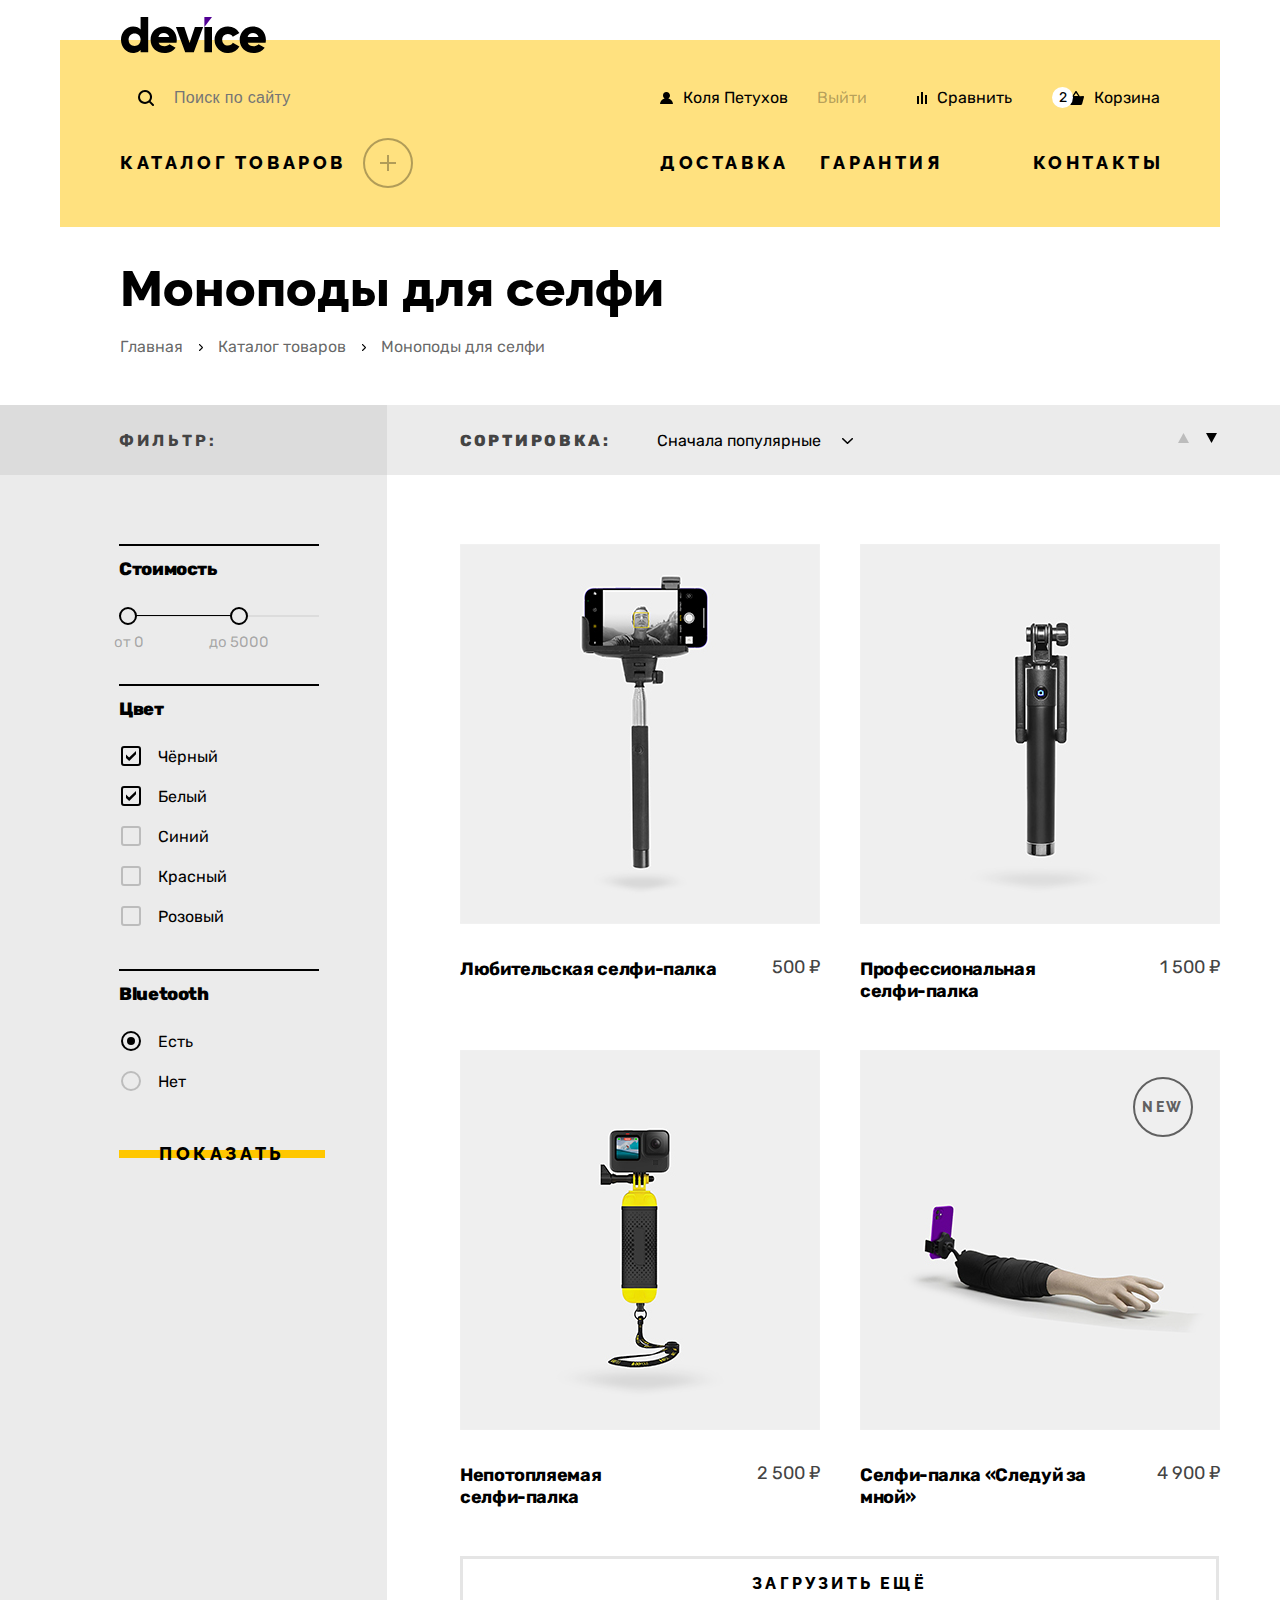
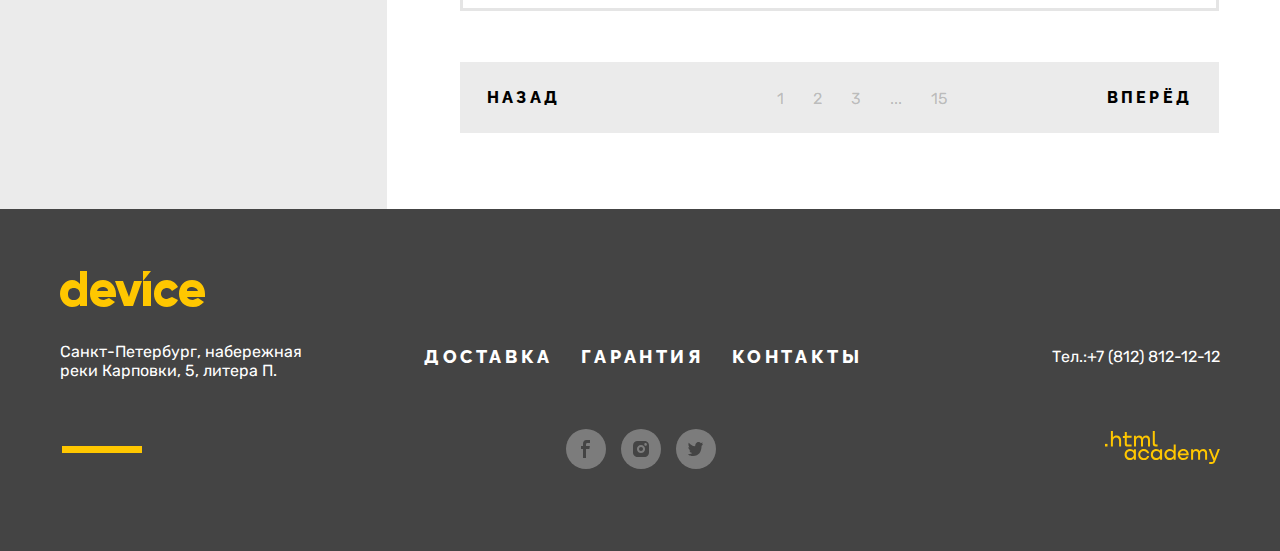
==== commit ae675c3c: "Декоративные элементы на внутренней странице" ====
--- a/catalog.html
+++ b/catalog.html
@@ -11,7 +11,7 @@
 <!-- HEADER START -->
 <header class="container page-header catalog-header">
 
-  <a class="logo" title="Магазин Device">
+  <a href="index.html" class="logo" title="Магазин Device">
     <span class="visually-hidden">Магазин Device</span>
     <img class="logo-img" src="img/svg/logo.svg" width="145" height="36" alt="Магазин Device">
   </a>
@@ -124,7 +124,7 @@
         <a class="breadcrumbs-link" href="#">Каталог товаров</a>
       </li>
       <li class="breadcrumbs-item">
-        <a class="breadcrumbs-link">Моноподы для селфи</a>
+        <a class="breadcrumbs-link breadcrumbs-link-current">Моноподы для селфи</a>
       </li>
     </ul>
   </header>
@@ -156,10 +156,12 @@
 
             <div class="range-wrapper-inputs">
               <label class="catalog-filter-label">
-                от <input class="range-input" type="number" value="0" name="min-price">
+                <input class="range-input" type="number" value="0" name="min-price">
+                <span class="catalog-filter-text">от</span>
               </label>
               <label class="catalog-filter-label">
-                до <input class="range-input range-input-right" type="number" value="5000" name="max-price">
+                <input class="range-input range-input-right" type="number" value="5000" name="max-price">
+                <span class="catalog-filter-text">до</span>
               </label>
             </div>
           </fieldset>
@@ -198,9 +200,7 @@
               <li class="catalog-filter-item">
                 <label class="control">
                   <input class="visually-hidden control-input" type="checkbox" name="pink">
-                  <span class="control-mark">
-<!--                    <img class="control-mark-img" width="10" height="10" src="img/svg/tick.svg" alt="check">-->
-                  </span>
+                  <span class="control-mark"></span>
                   <span class="control-label">Розовый</span>
                 </label>
               </li>
@@ -273,15 +273,15 @@
               <img class="product-card-image" src="img/catalog/product-1.png" width="360" height="380"
                    alt="Любительская селфи-палка">
               <div class="product-card-overlay">
-                <span class="button link-detailed">Подробнее</span>
-              </div>
-              <div class="product-card-body">
-                <h3 class="product-card-title">
-                  Любительская селфи-палка
-                </h3>
-                <p class="product-card-price">500 ₽</p>
+                <span class="button button-hover">Подробнее</span>
               </div>
             </a>
+            <div class="product-card-body">
+              <h3 class="product-card-title">
+                <a class="product-card-link" href="#">Любительская селфи-палка</a>
+              </h3>
+              <p class="product-card-price">500 ₽</p>
+            </div>
           </li>
 
           <li class="product-card">
@@ -289,15 +289,15 @@
               <img class="product-card-image" src="img/catalog/product-2.png" width="360" height="380"
                    alt="Профессиональная селфи-палка">
               <div class="product-card-overlay">
-                <span class="button link-detailed">Подробнее</span>
-              </div>
-              <div class="product-card-body">
-                <h3 class="product-card-title">
-                  Профессиональная селфи-палка
-                </h3>
-                <p class="product-card-price">1 500 ₽</p>
+                <span class="button button-hover">Подробнее</span>
               </div>
             </a>
+            <div class="product-card-body">
+              <h3 class="product-card-title">
+                <a class="product-card-link" href="#">Профессиональная <br>селфи-палка</a>
+              </h3>
+              <p class="product-card-price">1 500 ₽</p>
+            </div>
           </li>
 
           <li class="product-card">
@@ -305,15 +305,15 @@
               <img class="product-card-image" src="img/catalog/product-3.png" width="360" height="380"
                    alt="Непотопляемая селфи-палка">
               <div class="product-card-overlay">
-                <span class="button link-detailed">Подробнее</span>
-              </div>
-              <div class="product-card-body">
-                <h3 class="product-card-title">
-                  Непотопляемая селфи-палка
-                </h3>
-                <p class="product-card-price">2 500 ₽</p>
+                <span class="button button-hover">Подробнее</span>
               </div>
             </a>
+            <div class="product-card-body">
+              <h3 class="product-card-title">
+                <a class="product-card-link" href="#">Непотопляемая <br>селфи-палка</a>
+              </h3>
+              <p class="product-card-price">2 500 ₽</p>
+            </div>
           </li>
 
           <li class="product-card product-card-new">
@@ -321,15 +321,15 @@
               <img class="product-card-image" src="img/catalog/product-4.png" width="360" height="380"
                    alt="Селфи-палка «Следуй за мной»">
               <div class="product-card-overlay">
-                <span class="button link-detailed">Подробнее</span>
-              </div>
-              <div class="product-card-body">
-                <h3 class="product-card-title">
-                  Селфи-палка «Следуй за мной»
-                </h3>
-                <p class="product-card-price">4 900 ₽</p>
+                <span class="button button-hover">Подробнее</span>
               </div>
             </a>
+            <div class="product-card-body">
+              <h3 class="product-card-title">
+                <a class="product-card-link" href="#">Селфи-палка «Следуй за <br> мной»</a>
+              </h3>
+              <p class="product-card-price">4 900 ₽</p>
+            </div>
           </li>
         </ul>
         <button class="pagination-show-more">Загрузить ещё</button>
@@ -373,7 +373,7 @@
 <footer class="page-footer">
   <div class="page-footer-container container">
     <div class="footer-address">
-      <a class="footer-logo" title="footer-logo-device">
+      <a href="index.html" class="footer-logo" title="footer-logo-device">
         <span class="visually-hidden">Магазин Device</span>
         <img class="footer-logo-img" src="./img/svg/footer-logo.svg" width="145" height="36" alt="Магазин Device">
       </a>
--- a/css/style.css
+++ b/css/style.css
@@ -1,4 +1,5 @@
 /* СЕКЦИЯ ШРИФТЫ */
+
 @font-face {
   font-family: "Raleway";
   font-weight: 800;
@@ -45,9 +46,7 @@
 
 body {
   padding: 0;
-  margin: 0;
-  margin-left: auto;
-  margin-right: auto;
+  margin: 0 auto;
   font-family: "Rubik", Arial, Helvetica, sans-serif;
   font-weight: 400;
   font-size: 18px;
@@ -123,6 +122,7 @@
   font-weight: 800;
   background-color: transparent;
   border: none;
+  outline: none;
   cursor: pointer;
   text-decoration: none;
   text-transform: uppercase;
@@ -148,6 +148,7 @@
   z-index: -1;
   transform: translateY(-50%);
   background-color: #FFE17F;
+  transition: all 0.25s ease;
 }
 
 .button:focus::before {
@@ -171,10 +172,11 @@
   margin-top: 40px;
   background-color: #FFE17F;
   position: relative;
+  padding-bottom: 12px;
 }
 
 .catalog-header {
-  padding-bottom: 37px;
+  padding-bottom: 49px;
 }
 
 .logo {
@@ -198,39 +200,38 @@
   margin-right: auto;
   border-radius: 40px;
   display: flex;
-
 }
 
 .header-search-input {
-  padding: 0 165px 0 36px;
+  padding: 9px 170px 8px 52px;
+  display: block;
   background-color: transparent;
   background-image: url(../img/svg/search.svg);
   background-repeat: no-repeat;
-  background-position: 0 50%;
-  border: none;
+  background-position: left 16px center;
+  border: 2px solid transparent;
+  border-radius: 20px;
   font-size: 16px;
   line-height: 19px;
   width: 100%;
-  height: 40px;
+  height: 100%;
   outline: none;
   color: #000000;
-  border-radius: 25px;
   letter-spacing: 0.02em;
 }
 
 .header-search-input:hover {
-  color: rgba(0, 0, 0, 0.3);
+  color: rgba(0, 0, 0, 0.6);
 }
 
 .header-search-input:focus {
-  opacity: 1;
-  outline: 2px solid #AF4FFF;
+  border-color: #AF4FFF;
 }
 
 .header-search-input:active,
 .header-search-input:valid {
-  opacity: 1;
-  outline: 2px solid #000000;
+  color: rgba(0, 0, 0, 1);
+  border-color: #000000;
 }
 
 .header-search-input:valid + .header-search-btn {
@@ -251,13 +252,12 @@
   opacity: 0;
   background-color: transparent;
   color: #000000;
-  border: none;
-  outline: 2px solid #000000;
+  border: 2px solid #000000;
   border-radius: 0 20px 20px 0;
 }
 
 .header-search-btn:focus {
-  outline-color: #AF4FFF;
+  border-color: #AF4FFF;
   background-color: transparent;
 }
 
@@ -343,14 +343,9 @@
 }
 
 .navigation {
-  padding-right: 60px;
+  padding-right: 55px;
   padding-left: 60px;
   padding-top: 31px;
-}
-
-.navigation-item:first-child {
-  flex-shrink: 0;
-  margin-right: 314px;
 }
 
 .navigation-item:nth-child(2) {
@@ -411,18 +406,20 @@
 
 .navigation-list {
   display: flex;
+  flex-wrap: wrap;
   margin: 0;
   padding: 0;
 }
 
 .product-catalog {
-  margin-right: auto;
+  width: 280px;
+  margin-right: 260px;
   position: relative;
-  padding-bottom: 11px;
 }
 
 .product-catalog:hover > .sub-menu {
   display: flex;
+  flex-wrap: wrap;
 }
 
 .product-catalog-link:hover::before {
@@ -441,8 +438,9 @@
   background-image: url("../img/svg/plus.svg");
   background-repeat: no-repeat;
   background-position: center;
-  right: -66px;
+  right: -13px;
   top: -10px;
+  z-index: 20;
 }
 
 .product-catalog:hover::before {
@@ -454,25 +452,31 @@
   display: none;
   position: absolute;
   background-color: #FFE17F;
-  z-index: 1;
+  z-index: 10;
   width: 1160px;
   left: -60px;
-  top: 40px;
-  padding: 30px 60px;
+  top: 25px;
+  padding: 43px 60px 33px;
+  min-height: 160px;
 }
 
 .sub-menu-column {
-  min-width: 200px;
-  margin-right: 30px;
+  margin-right: 46px;
+  margin-bottom: 20px;
+}
+
+.sub-menu-column:nth-child(2) {
+  margin-right: 60px;
 }
 
 .sub-menu-item:not(.sub-menu-item:last-child) {
-  margin-bottom: 15px;
+  margin-bottom: 6px;
 }
 
 .sub-menu-link {
   color: #000000;
   border-radius: 25px;
+  font-size: 16px;
   line-height: 18px;
 }
 
@@ -540,13 +544,11 @@
 }
 
 .slider-title {
-  margin: 0;
-  margin-bottom: 28px;
+  margin: 0 0 28px;
 }
 
 .slider-text {
-  margin: 0;
-  margin-bottom: 40px;
+  margin: 0 0 40px;
 }
 
 .slider-feature {
@@ -555,8 +557,7 @@
 }
 
 .slider-feature-meaning {
-  margin: 0;
-  margin-bottom: 11px;
+  margin: 0 0 11px;
   font-size: 36px;
   line-height: 30px;
   color: #000000;
@@ -685,13 +686,13 @@
   align-items: flex-end;
 }
 
-.categories-item-link > .categories-item-box {
-  border: 5px solid transparent;
-}
+/*.categories-item-link > .categories-item-box {*/
+/*  border: 5px solid transparent;*/
+/*}*/
 
 .categories-item-link:focus .categories-item-box{
   background-color: #FFE17F;
-  border: 5px solid #AF4FFF;
+  box-shadow: inset 0 0 0 5px #AF4FFF;
 }
 
 .categories-item-link:focus .categories-item-title {
@@ -704,18 +705,15 @@
 
 .categories-item-link:hover .categories-item-box {
   background-color: #FFC700;
-  border-color: transparent;
   color: #000000;
 }
 
 .categories-item-link > .categories-item-box:hover {
-  border: 5px solid transparent;
   background-color: #FFC700;
 }
 
 .categories-item-link:active > .categories-item-box {
   background-color: #FFC700;
-  border: 5px solid transparent;
   opacity: 0.3;
 }
 
@@ -778,18 +776,14 @@
 }
 
 .tabs-controls-btn:hover::before {
-  height: 100%;
   background-color: #FFC700;
 }
 
 .tabs-controls-btn-current {
   width: 100%;
-  text-align: inherit;
+  text-align: left;
+  color: #FFE17F;
   background-color: #000000;
-}
-
-.tabs-controls-btn-current > span {
-  color: #FFE17F;
 }
 
 .tabs-controls-btn-current::before {
@@ -805,13 +799,18 @@
   background-color: #000000;
 }
 
-.tabs-controls-btn-current:hover {
-  width: 160px;
-}
-
-.tabs-controls-btn-current:hover > span {
-  color: #000000;
-}
+.tabs-controls-btn-current:hover::before {
+  background-color: #000000;
+  width: 100%;
+}
+
+/*.tabs-controls-btn-current:hover {*/
+/*  width: 160px;*/
+/*}*/
+
+/*.tabs-controls-btn-current:hover > span {*/
+/*  color: #000000;*/
+/*}*/
 
 .tabs-content {
   width: 100%;
@@ -822,11 +821,11 @@
 
 .tabs-content-item {
   padding-right: 191px;
+  min-height: 180px;
 }
 
 .tabs-content-title {
-  margin: 0;
-  margin-bottom: 33px;
+  margin: 0 0 33px;
 }
 
 .tabs-content-text {
@@ -867,7 +866,7 @@
   display: flex;
   justify-content: center;
   align-items: center;
-  width: 125px;
+  min-width: 125px;
   height: 100px;
   background-color: #FFE17F;
   border: none;
@@ -889,7 +888,7 @@
   display: flex;
   align-items: center;
   justify-content: center;
-  width: 40px;
+  min-width: 40px;
   height: 40px;
   margin-right: 33px;
   border-radius: 50%;
@@ -949,20 +948,18 @@
 }
 
 .about-title {
-  margin: 0;
-  margin-bottom: 45px;
+  margin: 0 0 45px;
 }
 
 .about-text {
-  margin: 0;
-  margin-bottom: 30px;
+  margin: 0 0 30px;
   padding-right: 53px;
 }
 
 .about-list {
   margin-top: 75px;
   margin-bottom: 68px;
-  padding-left: 33px;
+  padding-left: 34px;
 }
 
 .about-item {
@@ -1016,19 +1013,16 @@
 }
 
 .contacts-title {
-  margin: 0;
-  margin-bottom: 45px;
+  margin: 0 0 45px;
 }
 
 .contacts-text {
-  margin: 0;
-  margin-bottom: 30px;
+  margin: 0 0 30px;
   padding-right: 53px;
 }
 
 .contacts-lead {
-  margin: 0;
-  margin-bottom: 15px;
+  margin: 0 0 15px;
   font-weight: 700;
   font-size: 24px;
   line-height: 30px;
@@ -1095,40 +1089,108 @@
 
 .subscription-search {
   padding: 0;
-  width: 600px;
+  min-width: 600px;
   border: none;
   color: rgba(68, 68, 68, 0.5);
   background-color: transparent;
-  border-bottom: 3px solid rgba(0, 0, 0, 0.5);
+  border-bottom: 3px solid rgba(0, 0, 0, 0.1);
   outline: none;
   font-size: 18px;
   line-height: 30px;
 }
 
+.newsletters-form-field {
+  font-size: 18px;
+  line-height: 30px;
+  width: 600px;
+  padding: 12px 0;
+  border: none;
+  border-bottom: 3px solid rgba(0, 0, 0, 0.1);
+  outline: transparent;
+  background-color: transparent;
+}
+
+.newsletters-form-field::-webkit-input-placeholder {
+  font-family: "Rubik", sans-serif;
+  font-size: 18px;
+  line-height: 30px;
+  color: rgba(68, 68, 68, 0.5);
+}
+
+.subscription-search::-moz-placeholder {
+  font-family: "Rubik", sans-serif;
+  font-size: 18px;
+  line-height: 30px;
+  color: rgba(68, 68, 68, 0.5);
+}
+
+.subscription-search:-ms-input-placeholder {
+  font-family: "Rubik", sans-serif;
+  font-size: 18px;
+  line-height: 30px;
+  color: rgba(68, 68, 68, 0.5);
+}
+
+.subscription-search::-ms-input-placeholder {
+  font-family: "Rubik", sans-serif;
+  font-size: 18px;
+  line-height: 30px;
+  color: rgba(68, 68, 68, 0.5);
+}
+
+.subscription-search::placeholder {
+  font-family: "Rubik", sans-serif;
+  font-size: 18px;
+  line-height: 30px;
+  color: rgba(68, 68, 68, 0.5);
+}
+
+.subscription-search:hover {
+  color: rgba(68, 68, 68, 0.7);
+  border-bottom: 3px solid rgba(0, 0, 0, 0.2);
+}
+
+.subscription-search:hover::-webkit-input-placeholder {
+  color: rgba(68, 68, 68, 0.7);
+}
+
+.subscription-search:hover::-moz-placeholder {
+  color: rgba(68, 68, 68, 0.7);
+}
+
+.subscription-search:hover:-ms-input-placeholder {
+  color: rgba(68, 68, 68, 0.7);
+}
+
+.subscription-search:hover::-ms-input-placeholder {
+  color: rgba(68, 68, 68, 0.7);
+}
+
+.subscription-search:hover::placeholder {
+  color: rgba(68, 68, 68, 0.7);
+}
+
 .subscription-search:focus {
   background-color: #DCDCDC;
-  border-bottom: 3px solid transparent;
-  opacity: 0.5;
-}
-
-.subscription-search:hover {
-  opacity: 0.7;
-  border-bottom: 3px solid rgba(0, 0, 0, 0.2);
-}
-
-.subscription-search:active {
-  color: #444444;
-  opacity: 1;
+}
+
+.subscription-search:not(:-moz-placeholder-shown) {
+  border-color: #444444;
   background-color: transparent;
-  border-bottom: 3px solid #000000;
-}
-
-.subscription-search:focus-visible {
-  border-bottom: 3px solid transparent;
-}
-
-.subscription-search-error {
-  border-bottom: 3px solid #FF3D3D;
+}
+
+.subscription-search:not(:-ms-input-placeholder) {
+  border-color: #444444;
+  background-color: transparent;
+}
+
+.subscription-search:not(:placeholder-shown) {
+  border-color: #444444;
+  background-color: transparent;
+}
+
+.subscription-search:disabled {
+  opacity: 0.1;
 }
 
 .subscription-btn {
@@ -1144,6 +1206,7 @@
   letter-spacing: 0.2em;
   color: #000000;
   border: 3px solid rgba(0, 0, 0, 0.1);
+  outline: none;
 }
 
 .subscription-btn:focus {
@@ -1188,7 +1251,6 @@
 
 .page-footer-container {
   display: flex;
-  justify-content: space-between;
   padding-top: 60px;
   padding-bottom: 77px;
 }
@@ -1199,14 +1261,14 @@
   font-size: 16px;
   line-height: 19px;
   padding-top: 2px;
-  margin-left: -2px;
+  margin-right: 114px;
 }
 
 .footer-address::before {
   content: '';
   position: absolute;
   bottom: 21px;
-  left: 0;
+  left: 2px;
   width: 80px;
   height: 7px;
   background-color: #FFC700;
@@ -1223,9 +1285,9 @@
 }
 
 .footer-information {
-  width: 530px;
-  padding-left: 48px;
+  width: 480px;
   padding-top: 77px;
+  margin-right: auto;
 }
 
 .footer-menu {
@@ -1287,7 +1349,7 @@
   display: flex;
   flex-wrap: wrap;
   justify-content: center;
-  padding-right: 50px;
+  padding-right: 47px;
 }
 
 .social-item {
@@ -1306,7 +1368,6 @@
   display: flex;
   justify-content: center;
   align-items: center;
-  /*border: 5px solid transparent;*/
 }
 
 .social-icon path {
@@ -1342,14 +1403,14 @@
 }
 
 .footer-authors {
-  width: 250px;
+  width: 180px;
   padding-top: 73px;
   text-align: right;
+  margin-left: 58px;
 }
 
 .footer-phone {
   margin-bottom: 59px;
-  padding-right: 3px;
   display: block;
   font-size: 16px;
   color: #ffffff;
@@ -1424,6 +1485,7 @@
 
 .catalog-filters-title {
   margin: 0;
+  max-width: 268px;
   min-width: 268px;
   font-size: 16px;
   line-height: 19px;
@@ -1519,7 +1581,7 @@
   display: flex;
   justify-content: space-between;
   margin-left: auto;
-  padding-top: 4px;
+  padding-left: 10px;
 }
 
 .sort-dir-item:not(:last-child) {
@@ -1554,8 +1616,8 @@
   display: grid;
   grid-template-columns: repeat(2, 360px);
   column-gap: 40px;
-  row-gap: 46px;
-  margin-bottom: 46px;
+  row-gap: 49px;
+  margin-bottom: 49px;
 }
 
 .user-menu-item {
@@ -1603,32 +1665,17 @@
   outline-offset: 4px;
 }
 
-.breadcrumbs-link:hover {
+.breadcrumbs-link:not(.breadcrumbs-link-current):hover {
   color: rgba(0, 0, 0, 1);
 }
 
-.breadcrumbs-link:hover {
-  color: rgba(0, 0, 0, 0.3);
+.breadcrumbs-link-current:hover {
+  cursor: default;
 }
 
 /* ==================================
 	 Section - Страница каталог
 	 ================================= */
-
-.catalog-title {
-  font-size: 16px;
-  line-height: 19px;
-  padding-right: 40px;
-}
-
-.content-header-filtr {
-  background-color: #DCDCDC;
-}
-
-.content-header-sort,
-.content-filtr-wrapper {
-  background: #EBEBEB;
-}
 
 .control-label {
   font-size: 16px;
@@ -1660,17 +1707,7 @@
   font-family: "Raleway", sans-serif;
 }
 
-.product-card-link {
-  font-size: 18px;
-  line-height: 20px;
-  letter-spacing: -0.02em;
-  color: #000000;
-}
-
-.product-card-link span {
-  display: block;
-  line-height: 28px;
-}
+
 
 .select-control {
   font-family: "Rubik", sans-serif;
@@ -1680,7 +1717,12 @@
   border: none;
   background-color: inherit;
   width: 196px;
-  padding-bottom: 8px;
+  appearance: none;
+  -moz-appearance: none;
+  -webkit-appearance: none;
+  background-image: url(../img/svg/arrow-bottom.svg);
+  background-position: right top 7px;
+  background-repeat: no-repeat;
 }
 
 .select-control:focus {
@@ -1689,91 +1731,97 @@
 }
 
 .select-control:hover {
-  color: rgba(0, 0, 0, 0.6);
+  opacity: 0.6;
 }
 
 .select-control:active {
-  color: rgba(0, 0, 0, 0.3);
+  opacity: 0.3;
+}
+
+.product-card-overlay {
+  position: absolute;
+  top: 0;
+  left: 0;
+  display: flex;
+  width: 100%;
+  height: 100%;
+  transition: opacity 0.25s ease;
+  opacity: 0;
+  justify-content: center;
+  align-items: center;
+}
+
+.button-hover {
+  z-index: 1;
+}
+
+.button-hover::before {
+  background-color: #FFC700;
+}
+
+.button-hover:hover::before {
+  background-color: #FFC700;
 }
 
 .product-card-header {
   position: relative;
   display: block;
+  margin-bottom: 33px;
+  border: none;
+}
+
+.product-card-image {
+  transition: opacity 0.4s ease;
+}
+
+.product-card-header:hover .product-card-image {
+  opacity: 0.4;
+}
+
+.product-card-header:hover .product-card-overlay {
+  opacity: 1;
+}
+
+.product-card-header:focus {
+  outline: 5px solid #AF4FFF;
+}
+
+.product-card-header:focus + .product-card-body .product-card-link{
+  color: #AF4FFF;
+}
+
+.product-card-header:focus + .product-card-body .product-card-price {
+  color: #AF4FFF;
+}
+
+.product-card-body {
+  display: flex;
+  justify-content: space-between;
+  align-items: flex-start;
+  flex-wrap: wrap;
+}
+
+.product-card-link {
+  font-size: 18px;
+  line-height: 20px;
+  letter-spacing: -0.02em;
   color: #000000;
   outline: none;
 }
 
-.product-card-header:focus > .product-card-image {
-  box-shadow: 0 0 0 5px #AF4FFF;
-  z-index: 5;
-}
-
-.product-card-header:focus > .product-card-body {
+.product-card-link:focus {
   color: #AF4FFF;
 }
 
-.product-card-header:focus .product-card-price {
-  color: #AF4FFF;
-}
-
-.product-card-overlay {
-  position: absolute;
-  top: 0;
-  left: 0;
-  width: 100%;
-  height: 100%;
-  display: flex;
-  justify-content: center;
-  align-items: center;
-  opacity: 0;
-  transition: opacity 0.25s ease;
-}
-
-.product-card-image {
-  margin-bottom: 32px;
-  transition: opacity 0.4s ease;
-}
-.product-card-header:hover .product-card-image {
-  opacity: 0.4;
-}
-
-.product-card-header:hover .product-card-overlay {
-  opacity: 1;
-}
-
-.link-detailed {
-  z-index: 3;
-  padding: 0 17px;
-  margin-bottom: 55px;
-}
-
-.link-detailed:hover::before {
-  height: 8px;
-}
-
-.product-card-body {
-  display: flex;
-  justify-content: space-between;
-  align-items: flex-start;
-}
-
 .product-card-title {
-  width: 280px;
-  font-family: "Rubik", sans-serif;
-  font-weight: 700;
-  font-size: 18px;
-  line-height: 24px;
-  letter-spacing: -0.02em;
-  margin: 0 15px 0 0;
+  line-height: 1;
+  margin: 0;
 }
 
 .product-card-price {
-  font-size: 18px;
   line-height: 21px;
+  margin: 0;
   color: #444444;
-  margin: 0;
-  padding-right: 1px;
-  padding-top: 3px;
 }
 
 .range-scale {
@@ -1836,6 +1884,9 @@
 
 .catalog-filter-label {
   display: flex;
+  flex-wrap: wrap;
+  color: rgba(0, 0, 0, 0.3);
+  flex-direction: row-reverse;
 }
 
 .range-input {
@@ -1846,6 +1897,7 @@
   background-color: transparent;
   border: none;
   color: inherit;
+  outline: none;
 }
 
 .range-input-right {
@@ -1856,6 +1908,16 @@
 .range-input::-webkit-inner-spin-button {
   appearance: none;
   margin: 0;
+}
+
+.range-input:focus,
+.range-input:focus + .catalog-filter-label-text {
+  color: rgba(176, 79, 255, 0.3);
+}
+
+.range-input:active,
+.range-input:active + .catalog-filter-label-text {
+  color: #000000;
 }
 
 .control {
@@ -1888,6 +1950,7 @@
   width: 20px;
   height: 20px;
   border: 2px solid rgba(0, 0, 0, 0.2);
+  border-radius: 3px;
   display: block;
   justify-content: center;
   align-items: center;
@@ -1945,10 +2008,6 @@
 
 .catalog-button:focus::before {
   background-color: #AF4FFF;
-}
-
-.catalog-filter-label {
-  color: rgba(0, 0, 0, 0.3);
 }
 
 .pagination-show-more {
@@ -1983,8 +2042,15 @@
 .pagination {
   background-color: #EBEBEB;
   display: flex;
-  justify-content: space-between;
   align-items: center;
+}
+
+.pagination-item-prev {
+  margin-right: auto;
+}
+
+.pagination-item-next {
+  margin-left: auto;
 }
 
 .pagination-sublist {
@@ -2012,12 +2078,16 @@
   display: block;
 }
 
+.pagination-prev {
+  cursor: default;
+}
+
 .pagination-link:focus,
 .sublist-link:focus {
   box-shadow: inset 0 0 0 5px #AF4FFF;
 }
 
-.pagination-link:hover {
+.pagination-link:not(.pagination-prev):hover {
   background-color: #DCDCDC;
 }
 
@@ -2051,12 +2121,12 @@
   right: -80px;
   z-index: 2;
   width: 320px;
+  min-height: 150px;
   background: #000000;
   box-shadow: 0 10px 0 rgba(0, 0, 0, 0.1);
   color: #ffffff;
-  min-height: 150px;
   transition: all 0.25s ease;
-  display: none;
+  display: block;
 }
 
 .user-menu-cart:hover .popover {
@@ -2095,31 +2165,67 @@
 }
 
 .cart-item-link:focus {
-  color: #af4fff;
+  color: #AF4FFF;
 }
 .cart-item-link:focus .cart-item-image {
-  outline: 3px solid #AF4FFF;
+  outline: 5px solid #AF4FFF;
+}
+
+.cart-item-link:hover {
+  opacity: 0.6;
+}
+
+.cart-item-link:active {
+  opacity: 0.3;
 }
 
 .cart-item-title {
-  padding-left: 23px;
+  margin-left: 23px;
+  padding-top: 3px;
   width: 180px;
   margin-right: auto;
+  font-size: 16px;
   line-height: 20px;
 }
 
 .cart-item-button {
+  width: 11px;
+  height: 11px;
   border: none;
   background-color: inherit;
   cursor: pointer;
   margin-left: auto;
+  outline: none;
+  transform: translate(-50%);
+}
+
+.cart-item-button:focus > .cart-item-icon {
+  outline:2px solid #AF4FFF;
+  outline-offset: 5px;
+  border-radius: 50%;
+}
+
+.cart-item-button:hover {
+  opacity: 0.6;
+}
+
+.cart-item-button:active {
+  opacity: 0.3;
+}
+
+
+.cart-item-icon {
+  min-width: 11px;
+  height: 11px;
 }
 
 .cart-result {
+  font-size: 16px;
+  line-height: 20px;
   background-color: #1a1a1a;
   display: flex;
   justify-content: space-between;
-  padding: 15px 20px;
+  padding: 13px 21px;
 }
 
 .cart-result-text {
@@ -2141,305 +2247,357 @@
   display: none;
 }
 
+.cart-button:focus {
+  box-shadow: inset 0 0 0 5px #AF4FFF;
+}
+
+.cart-button:hover {
+  background-color: #FFE17F;
+}
+
+.cart-button:active {
+  color: rgba(0, 0, 0, 0.3);
+}
+
+/*MODAL*/
+
 .overlay {
-  display: flex;
-}
-
-.modal-container {
   position: fixed;
+  z-index: 25;
   top: 0;
   right: 0;
+  bottom: 0;
   left: 0;
-  bottom: 0;
-  /*display: flex;*/
+  overflow-y: auto;
+  display: flex;
   width: 100%;
   height: 100%;
   background: rgba(240, 240, 240, 0.9);
-  z-index: 5;
-  display: none;
   justify-content: center;
   align-items: center;
 }
 
+.overlay-close {
+  display: flex;
+}
+
+.overlay-open {
+  display: flex;
+}
+
 .modal {
+  max-width: 920px;
+  min-height: 580px;
+  padding: 63px 70px 60px;
+  border: 10px solid #000000;
   background-color: #ffffff;
-  box-shadow: inset 0 0 0 10px rgba(0, 0, 0, 1);
-  width: 920px;
-  padding: 80px;
+  box-shadow: 0 10px 0 rgba(0, 0, 0, 0.1);
+}
+
+.modal-header {
+  display: flex;
+  flex-wrap: wrap;
+  margin-bottom: 68px;
+  justify-content: space-between;
   position: relative;
 }
 
+.modal-close {
+  width: 50px;
+  height: 50px;
+  cursor: pointer;
+  border: none;
+  outline: none;
+  background: transparent;
+  transform: translate(12px, 4px);
+  position: absolute;
+  top: 0;
+  right: 0;
+}
+
 .modal-title {
-  margin: 0 0 70px;
   font-family: "Raleway", sans-serif;
   font-style: normal;
   font-weight: 800;
   font-size: 50px;
   line-height: 50px;
-  color: #000000;
-}
-
-
-
-.modal-close-button {
-  border: none;
-  cursor: pointer;
-  position: absolute;
-  background-color: #ffffff;
-  right: 80px;
-  top: 89px;
+  margin: 0;
   padding: 0;
-  width: 50px;
-  height: 50px;
+}
+
+.modal-close:hover {
+  opacity: 0.6;
+}
+
+.modal-close:focus {
   border-radius: 50%;
+  outline: 5px solid #AF4FFF;
+}
+
+.modal-close:active {
+  opacity: 0.3;
   outline: none;
 }
 
-.modal-close-button:focus {
-  box-shadow: inset 0 0 0 5px #AF4FFF;
-}
-
-.modal-close-button:hover {
-  opacity: 0.6;
-}
-
-.modal-close-button:active {
-  opacity: 0.3;
-  box-shadow: none;
-}
-
-.modal-close-button:focus {
-  border-color: #AF4FFF;
-}
-
-.order-form {
-  display: flex;
-  flex-direction: row;
+.modal-form {
+  display: flex;
   flex-wrap: wrap;
   justify-content: space-between;
 }
 
-.field-group {
-  margin-bottom: 20px;
-}
-
-.form-label {
-  font-size: 18px;
+.modal-form-label {
   font-weight: 800;
   line-height: 20px;
-  letter-spacing: -0.05em;
-  margin-bottom: 17px;
-  display: inline-block;
-}
-
-.field {
-  height: 60px;
-  background-color: #F0F0F0;
-  border: none;
-  padding: 24px 0 24px 21px;
+  display: block;
+  margin-bottom: 13px;
+  letter-spacing: -0.02em;
+  color: #000000;
+}
+
+.modal-form-label-hint {
+  margin-bottom: 0;
+}
+
+.modal-form-field {
   font-size: 16px;
   line-height: 20px;
-  cursor: pointer;
-}
-
-.field::placeholder {
-  color: rgb(0, 0, 0, 0.6);
-}
-
-.field:hover {
+  margin-bottom: 6px;
+  width: 100%;
+  height: 60px;
+  padding-right: 45px;
+  padding-left: 20px;
+  border: none;
+  background-color: #F0F0F0;
+  background-repeat: no-repeat;
+  background-position: right 21px center;
+}
+
+.modal-form-field::-webkit-input-placeholder {
+  color: rgba(0, 0, 0, 0.6);
+}
+
+.modal-form-field::-moz-placeholder {
+  color: rgba(0, 0, 0, 0.6);
+}
+
+.modal-form-field:-ms-input-placeholder {
+  color: rgba(0, 0, 0, 0.6);
+}
+
+.modal-form-field::-ms-input-placeholder {
+  color: rgba(0, 0, 0, 0.6);
+}
+
+.modal-form-field::placeholder {
+  color: rgba(0, 0, 0, 0.6);
+}
+
+.modal-form-field:hover {
   background-color: #EBEBEB;
 }
 
-.field:focus {
-  box-shadow: inset 0 0 0 5px #AF4FFF;
-}
-
-.field:valid {
-  box-shadow: inset 0 0 0 5px #000000;
-}
-
-.field-error {
-  box-shadow: inset 0 0 0 5px rgba(255, 61, 61, 1);
-}
-
-.field-subtitle {
+.modal-form-field:focus {
+  outline: 5px solid #AF4FFF;
+}
+
+.modal-form-field:active {
+  outline: 3px solid #000000;
+  background-color: #ffffff;
+}
+
+.modal-form-field:not(:-moz-placeholder-shown) {
+  outline: 3px solid #000000;
+  background-color: #ffffff;
+}
+
+.modal-form-field:not(:-ms-input-placeholder) {
+  outline: 3px solid #000000;
+  background-color: #ffffff;
+}
+
+.modal-form-field:not(:placeholder-shown) {
+  outline: 3px solid #000000;
+  background-color: #ffffff;
+}
+
+.modal-form-field-name {
+  background-image: url("../img/svg/bust.svg");
+}
+
+.modal-form-field-email {
+  background-image: url("../img/svg/mail.svg");
+}
+
+.modal-message {
   font-size: 14px;
   line-height: 20px;
+  margin: 0;
   color: #000000;
 }
 
-.field-subtitle-red {
-  color: #ff3d3d;
-}
-
-.order-form-name,
-.order-form-name .field {
+.modal-message-error {
+  color: #FF3D3D;
+}
+
+.modal-form-group {
   width: 360px;
+  margin-bottom: 15px;
+}
+
+.modal-form-group:last-child {
+  margin-top: 24px;
+}
+
+.modal-form-order {
+  width: 560px;
+}
+
+.modal-form-hint {
   position: relative;
-}
-
-.order-form-name::before {
-  content: "";
+  display: flex;
+  align-items: center;
+  margin-bottom: 7px;
+}
+
+.modal-form-quantity {
+  width: 160px;
+}
+
+.modal-form-counter {
+  position: relative;
+
+  display: flex;
+}
+
+.modal-form-field-number {
+  margin: 0;
+  padding: 0 45px;
+  text-align: center;
+}
+
+.modal-form-field-number::-webkit-outer-spin-button,
+.modal-form-field-number::-webkit-inner-spin-button {
+  display: none;
+  -webkit-appearance: none;
+}
+
+.counter-button {
   position: absolute;
   top: 50%;
-  z-index: 1;
-  right: 21px;
-  background: url(../img/svg/bust.svg) no-repeat center;
-  width: 13px;
-  height: 12px;
-  opacity: 0.3;
-}
-
-.order-form-email,
-.order-form-email .field {
-  width: 360px;
-  position: relative;
-}
-
-.order-form-email::before {
-  content: "";
-  position: absolute;
-  top: 50%;
-  z-index: 1;
-  right: 21px;
-  background: url(../img/svg/mail.svg) no-repeat center;
-  width: 15px;
-  height: 12px;
-  opacity: 0.3;
-}
-
-.order-form-what,
-.order-form-what .field {
-  width: 560px;
-}
-
-.order-form-quantity {
-  width: 160px;
-  position: relative;
-}
-
-.button-order-submit {
-  margin-top: 30px;
-}
-
-.quantity-block {
-  display: flex;
-  justify-content: space-around;
+  display: flex;
+  padding: 0;
+  cursor: pointer;
+  -webkit-transform: translateY(-50%);
+  transform: translateY(-50%);
+  border: none;
+  outline: none;
+  background: transparent;
+  justify-content: center;
   align-items: center;
-  background-color: #F0F0F0;
-  padding: 5px 0;
-  cursor: pointer;
-}
-
-.quantity-block:hover {
-  background-color: #EBEBEB;
-}
-
-.quantity-block:focus {
-  border: 5px solid #AF4FFF;
-}
-
-.button-info {
-  width: 26px;
+}
+
+.counter-button-icon {
+  fill: rgba(0, 0, 0, 0.3);
+}
+
+.counter-button:hover .counter-button-icon {
+  fill: #000000;
+}
+
+.counter-button:focus .counter-button-icon {
+  border-radius: 50%;
+  outline: 2px solid #AF4FFF;
+  outline-offset: 7px;
+}
+
+.counter-button:active .counter-button-icon {
+  outline: none;
+  fill: rgba(0, 0, 0, 0.1);
+}
+
+.modal-form-up {
+  right: 19px;
+}
+
+.modal-form-down {
+  left: 19px;
+}
+
+.hint {
+  display: flex;
+  align-items: center;
+  justify-content: center;
+  min-width: 26px;
   height: 26px;
   background-color: #FFE17F;
-  border: none;
   border-radius: 50%;
-  font-size: 19px;
   margin-left: 5px;
-  cursor: pointer;
-  position: relative;
-}
-
-.button-info:hover ~ .info-hint {
+}
+
+.hint:hover ~ .hint-text {
   display: block;
 }
 
-.info-hint {
-  display: none;
-  position: absolute;
-  width: 200px;
-  background-color: #000000;
-  color: #ffffff;
-  padding: 19px;
+.hint-text {
   font-size: 16px;
   line-height: 20px;
+  margin: 0;
+  position: absolute;
+  z-index: 1;
   top: 40px;
-  right: -20px;
-  z-index: 1;
-}
-
-.info-hint::after {
-  content: "";
-  position: absolute;
-  top: -5px;
-  left: 148px;
+  left: -15px;
+  display: none;
+  width: 200px;
+  padding: 19px;
+  color: #ffffff;
   background-color: #000000;
+  box-shadow: 0 10px 0 rgba(0, 0, 0, 0.1);
+}
+
+.hint-text::after {
+  position: absolute;
+  top: -4px;
+  right: 43px;
+
   width: 9px;
   height: 9px;
+
+  content: "";
+  -webkit-transform: rotate(45deg);
   transform: rotate(45deg);
-}
-
-.quantity {
-  justify-self: center;
-  height: 50px;
-  border: 0;
-  background-color: transparent;
-  max-width: 20px;
-  font-family: "Rubik", sans-serif;
-}
-
-input[type="number"]::-webkit-inner-spin-button,
-input[type="number"]::-webkit-outer-spin-button {
-  display: none;
-}
-
-.btn-quantity {
-  width: 32px;
-  height: 32px;
-  border: none;
-  background-color: transparent;
-  cursor: pointer;
-  opacity: 0.3;
-  background-repeat: no-repeat;
-  background-position: 50% 50%;
-}
-
-.minus {
-  background-image: url(../img/svg/minus.svg);
-}
-
-.plus {
-  background-image: url(../img/svg/plus.svg);
-}
-
+  background-color: #000000;
+}
 
 .popover-info {
   position: absolute;
+  right: 40px;
+  bottom: 48px;
   width: 200px;
   height: 160px;
-  bottom: 48px;
-  right: 40px;
   background-color: #000000;
   box-shadow: 0 10px 0 rgba(0, 0, 0, 0.1);
 }
 
 .popover-info::before {
-  content: "";
   position: absolute;
   top: -4px;
   left: 125px;
   width: 10px;
   height: 10px;
+  content: "";
+  -webkit-transform: rotate(45deg);
+  transform: rotate(45deg);
   background-color: #000000;
-  transform: rotate(45deg);
 }
 
 .popover-info-text {
   font-size: 16px;
   line-height: 20px;
+  margin: 19px auto 0 17px;
   color: #ffffff;
-  margin: 19px auto 0 17px;
-}
-
-
+}
+
+.button-modal {
+  padding: 10px 31px;
+}
+
